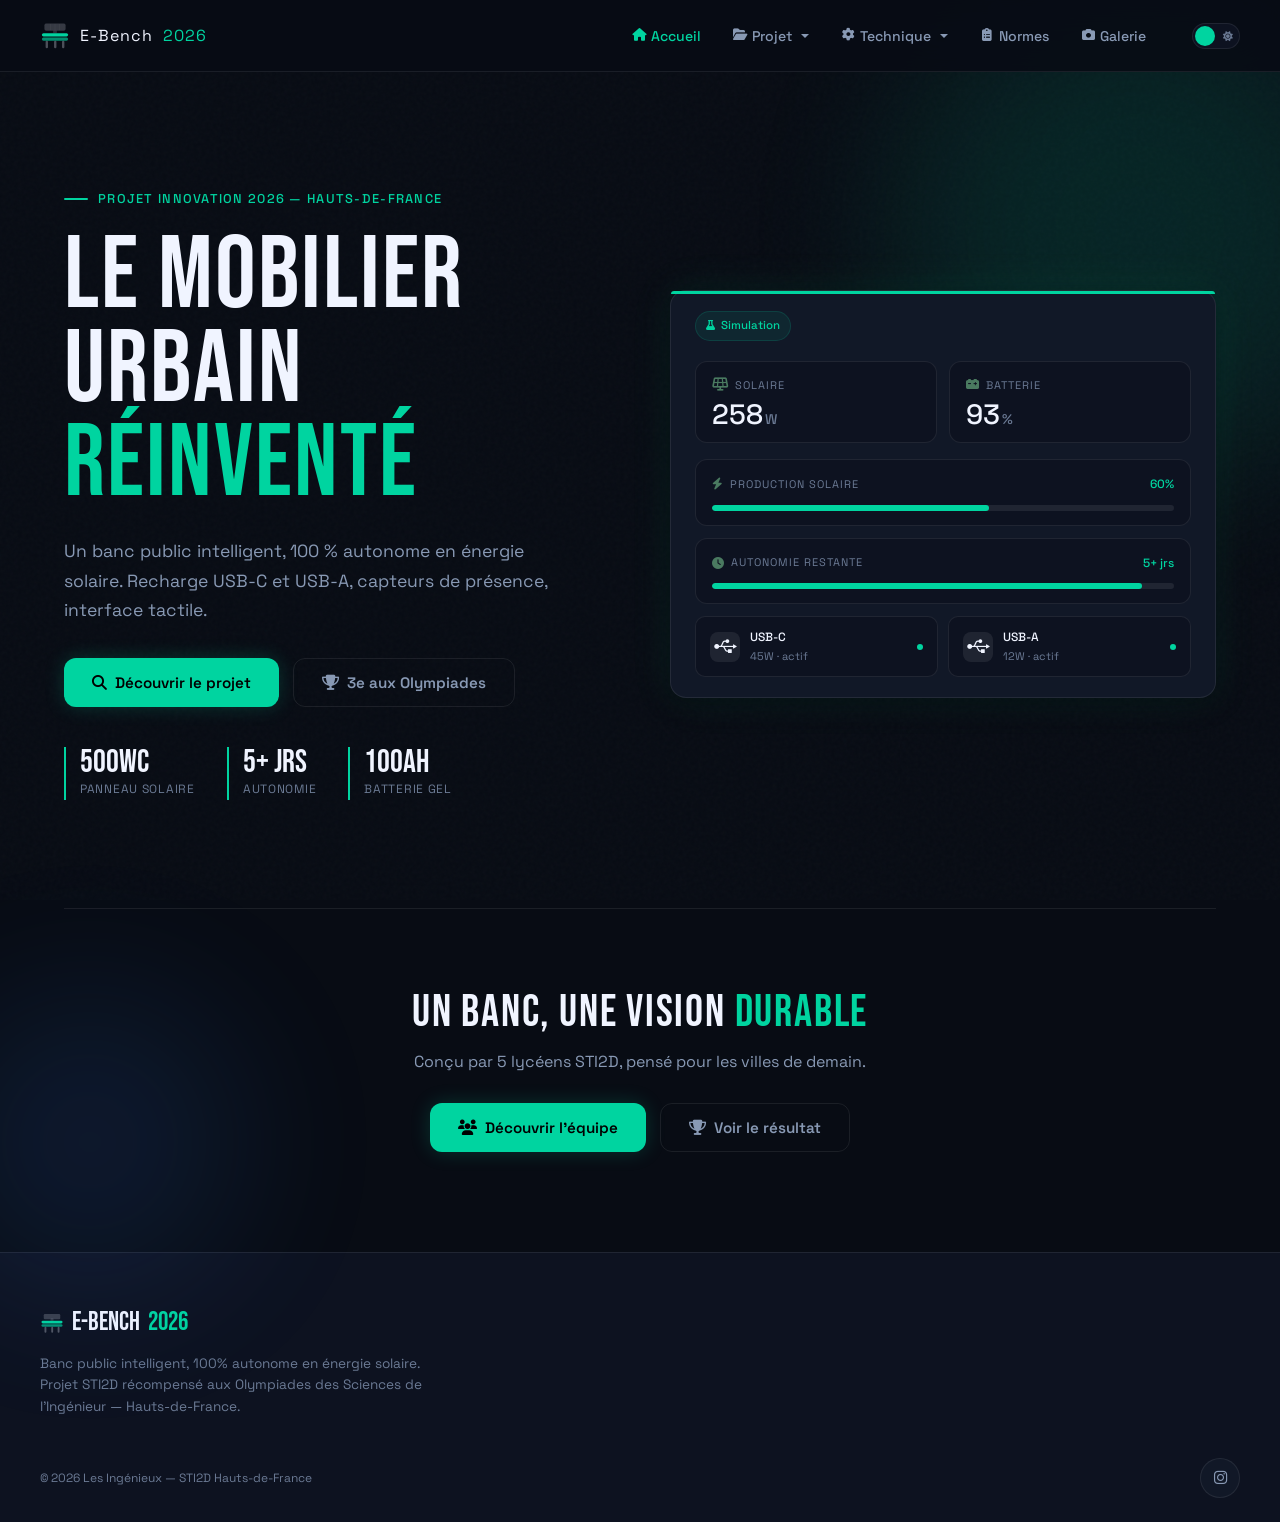
==== index.html @ ca920206 "test" ====
<!DOCTYPE html>
<html lang="fr" data-theme="dark">
<head>
  <meta charset="UTF-8">
  <meta name="viewport" content="width=device-width, initial-scale=1.0">
  <meta name="description" content="E-Bench 2026 : banc public intelligent 100% autonome en énergie solaire. Projet STI2D — 3e aux Olympiades des Sciences de l'Ingénieur, Hauts-de-France.">
  <meta name="robots" content="index, follow">
  <link rel="canonical" href="https://ebench.github.io/">
  <meta property="og:title" content="E-Bench 2026 — Le Mobilier Urbain Réinventé">
  <meta property="og:description" content="Banc public intelligent 100% autonome en énergie solaire. 3e aux Olympiades des Sciences de l'Ingénieur — Hauts-de-France.">
  <meta property="og:type" content="website">
  <meta property="og:url" content="https://ebench.github.io/index.html">
  <meta property="og:image" content="https://ebench.github.io/assets/img/components.jpg">
  <meta name="twitter:card" content="summary_large_image">
  <title>E-Bench 2026 — Le Mobilier Urbain Réinventé</title>
  <link rel="icon" type="image/svg+xml" href="data:image/svg+xml,%3Csvg xmlns='http://www.w3.org/2000/svg' viewBox='0 0 32 32'%3E%3Crect x='2' y='13' width='28' height='3.5' rx='1.75' fill='%2300D4A0'/%3E%3Crect x='2' y='17.5' width='28' height='3.5' rx='1.75' fill='%2300D4A0' opacity='.65'/%3E%3Crect x='5' y='4' width='22' height='7' rx='1.5' fill='%233B82F6' opacity='.4'/%3E%3Crect x='6' y='21' width='2.5' height='8' rx='1.25' fill='%23F0F4FF' opacity='.3'/%3E%3Crect x='15' y='21' width='2.5' height='8' rx='1.25' fill='%23F0F4FF' opacity='.3'/%3E%3Crect x='23.5' y='21' width='2.5' height='8' rx='1.25' fill='%23F0F4FF' opacity='.3'/%3E%3C/svg%3E">
  <link rel="preconnect" href="https://fonts.googleapis.com">
  <link rel="preconnect" href="https://fonts.gstatic.com" crossorigin>
  <link href="https://fonts.googleapis.com/css2?family=Bebas+Neue&family=JetBrains+Mono:wght@400;500&family=Space+Grotesk:wght@300;400;500;600;700&display=swap" rel="stylesheet">
  <link rel="stylesheet" href="https://cdnjs.cloudflare.com/ajax/libs/font-awesome/6.5.1/css/all.min.css" integrity="sha512-DTOQO9RWCH3ppGqcWaEA1BIZOC6xxalwEsw9c2QQeAIftl+Vegovlnee1c9QX4TctnWMn13TZye+giMm8e2LwA==" crossorigin="anonymous" referrerpolicy="no-referrer">
  <link rel="stylesheet" href="assets/css/theme.css">
  <style>
    /* ════════════════════════════════════════════
       PAGE-SPECIFIC STYLES (extends theme.css)
       ════════════════════════════════════════════ */
    /* Note: theme.css provides variables, reset, buttons, cards, reveal, layout */

    /* ============================================================
       HERO
       ============================================================ */
    .hero{display:grid;grid-template-columns:1fr 1fr;gap:60px;align-items:center;min-height:calc(100vh - 72px);padding:60px 0}
    .hero-eyebrow{display:flex;align-items:center;gap:10px;margin-bottom:20px;font-size:.8rem;font-weight:500;color:var(--primary);text-transform:uppercase;letter-spacing:.1em}
    .hero-eyebrow::before{content:'';width:24px;height:2px;background:var(--primary);border-radius:1px}
    .hero h1{font-size:clamp(2.8rem, 8vw, 6.5rem);line-height:.92;margin-bottom:24px;letter-spacing:.02em}
    .hero h1 em{font-style:normal;color:var(--primary)}
    .hero-desc{color:var(--text-sub);font-size:1.1rem;line-height:1.7;margin-bottom:32px;max-width:520px}
    .hero-btns{display:flex;gap:14px;margin-bottom:40px;flex-wrap:wrap}
    .hero-stats{display:flex;gap:32px;flex-wrap:wrap}
    .hero-stat{border-left:2px solid var(--primary);padding-left:14px}
    .hero-stat .val{font-family:'Bebas Neue',cursive;font-size:2rem;color:var(--text);line-height:1}
    .hero-stat .lbl{font-size:.75rem;color:var(--text-muted);text-transform:uppercase;letter-spacing:.06em}
    .hero-right{position:relative}
    .eb-card{background:var(--bg-card);border-radius:16px;border:1px solid var(--border);padding:20px 24px;position:relative;box-shadow:var(--shadow),var(--glow);transition:background .4s,border-color .4s,box-shadow .4s}
    .eb-card::before{content:'';position:absolute;top:0;left:0;right:0;height:3px;background:var(--primary);border-radius:20px 20px 0 0}
    .eb-header{display:flex;justify-content:space-between;align-items:center;margin-bottom:20px}
    .eb-dot{width:8px;height:8px;background:var(--primary);border-radius:50%;display:inline-block;margin-right:6px;animation:pulse 2s infinite}
    @keyframes pulse{0%,100%{opacity:1}50%{opacity:.4}}
    .eb-status{font-size:13px;color:var(--primary)}
    .eb-metrics{display:grid;grid-template-columns:1fr 1fr;gap:12px;margin-bottom:16px}
    .eb-metric{background:var(--bg-2);border-radius:12px;border:1px solid var(--border);padding:14px 16px}
    .eb-metric-label{font-size:11px;color:var(--text-muted);letter-spacing:1px;text-transform:uppercase;margin-bottom:6px;display:flex;align-items:center;gap:6px}
    .eb-metric-value{font-size:28px;font-weight:500;color:var(--text);line-height:1}
    .eb-metric-unit{font-size:14px;color:var(--text-muted);margin-left:2px}
    .eb-bar-wrap{background:var(--bg-2);border-radius:12px;border:1px solid var(--border);padding:14px 16px;margin-bottom:12px}
    .eb-bar-header{display:flex;justify-content:space-between;margin-bottom:10px}
    .eb-bar-label{font-size:11px;color:var(--text-muted);letter-spacing:1px;text-transform:uppercase;display:flex;align-items:center;gap:6px}
    .eb-bar-pct{font-size:12px;color:var(--primary);font-weight:500}
    .eb-bar-track{height:6px;border-radius:3px;background:var(--border);overflow:hidden}
    .eb-bar-fill{height:100%;background:var(--primary);border-radius:3px;transition:width 1s ease}
    .eb-usb-row{display:flex;gap:10px}
    .eb-usb{flex:1;background:var(--bg-2);border-radius:10px;border:1px solid var(--border);padding:10px 14px;display:flex;align-items:center;gap:10px}
    .eb-usb-icon{width:30px;height:30px;background:var(--border);border-radius:8px;display:flex;align-items:center;justify-content:center;flex-shrink:0}
    .eb-usb-info{flex:1}
    .eb-usb-name{font-size:12px;color:var(--text);font-weight:500}
    .eb-usb-sub{font-size:11px;color:var(--text-muted)}
    .eb-usb-active{width:6px;height:6px;border-radius:50%;background:var(--primary);flex-shrink:0}

    /* Simulation badge */
    .sim-badge{display:inline-flex;align-items:center;gap:6px;font-size:.72rem;padding:4px 10px;border-radius:100px;background:var(--primary-08);border:1px solid var(--primary-15);color:var(--primary);font-weight:500}
    .sim-badge i{font-size:.65rem}

    /* Scrollbar — thin on desktop, hidden on mobile */
    html{scrollbar-width:thin;scrollbar-color:var(--border) transparent}
    html::-webkit-scrollbar{width:6px}
    html::-webkit-scrollbar-track{background:transparent}
    html::-webkit-scrollbar-thumb{background:var(--border);border-radius:3px}
    @media(max-width:768px){
      html{scrollbar-width:none;-ms-overflow-style:none}
      html::-webkit-scrollbar{display:none}
    }

    /* Scroll indicator */
    .scroll-indicator{position:fixed;bottom:24px;left:50%;transform:translateX(-50%);display:flex;flex-direction:column;align-items:center;gap:8px;z-index:80;animation:scrollBounce 2s ease-in-out infinite;transition:opacity .4s ease;pointer-events:none}
    .scroll-indicator-text{font-size:.7rem;text-transform:uppercase;letter-spacing:.15em;color:var(--text-muted);font-weight:600}
    .scroll-indicator-icon{width:24px;height:40px;border:2px solid var(--text-muted);border-radius:12px;position:relative;opacity:.6}
    .scroll-indicator-icon::before{content:'';position:absolute;top:8px;left:50%;transform:translateX(-50%);width:4px;height:8px;background:var(--primary);border-radius:2px;animation:scrollDot 2s ease-in-out infinite}
    @keyframes scrollBounce{0%,100%{transform:translateX(-50%) translateY(0)}50%{transform:translateX(-50%) translateY(8px)}}
    @keyframes scrollDot{0%,100%{top:8px;opacity:1}50%{top:20px;opacity:.3}}
    .orb{position:absolute;border-radius:50%;filter:blur(80px);opacity:.12;pointer-events:none;animation:float 8s ease-in-out infinite;z-index:0}
    .orb-1{width:500px;height:500px;background:var(--primary);top:-100px;right:-150px}
    .orb-2{width:300px;height:300px;background:var(--blue);bottom:-80px;left:-100px;animation-delay:-4s}
    @keyframes float{0%,100%{transform:translateY(0)}50%{transform:translateY(-30px)}}
    .hero-cta{text-align:center;padding:80px 0 60px;border-top:1px solid var(--border)}
    .hero-cta h2{font-size:2.8rem;margin-bottom:12px}
    .hero-cta p{color:var(--text-sub);margin-bottom:28px;max-width:500px;margin-inline:auto}
    .hero-cta .btn-group{display:flex;justify-content:center;gap:14px;flex-wrap:wrap}

    /* ============================================================
       TEAM
       ============================================================ */
    .team-grid{display:grid;grid-template-columns:repeat(auto-fit, minmax(200px, 1fr));gap:20px}
    .team-card{text-align:center;padding:28px 20px;position:relative;border-radius:16px;background:var(--bg-card);border:1px solid var(--border);transition:transform .3s,box-shadow .3s,border-color .3s}
    .team-card:hover{transform:translateY(-6px);box-shadow:var(--glow);border-color:var(--border-glow)}
    .team-avatar{width:64px;height:64px;border-radius:50%;margin:0 auto 16px;background:var(--primary-10);border:2px solid var(--primary-25);display:flex;align-items:center;justify-content:center;font-size:1.3rem;color:var(--primary);overflow:hidden}
    .team-avatar img{width:100%;height:100%;object-fit:cover}
    .team-name{font-family:'Bebas Neue',cursive;font-size:1.6rem;margin-bottom:4px}
    .team-role{font-size:.65rem;color:var(--primary);text-transform:uppercase;letter-spacing:.12em;font-weight:600;margin-bottom:14px}
    .team-skills{display:flex;flex-wrap:wrap;justify-content:center;gap:6px}
    .skill-tag{font-size:.65rem;padding:4px 10px;border-radius:100px;background:var(--primary-06);border:1px solid var(--primary-12);color:var(--text-sub);display:flex;align-items:center;gap:5px;white-space:nowrap}
    .skill-tag i{color:var(--primary);font-size:.6rem}
    .team-badge{text-align:center;margin-top:48px;padding:20px;border-radius:12px;background:var(--primary-04);border:1px solid var(--primary-10);color:var(--text-sub);font-size:.85rem;display:flex;align-items:center;justify-content:center;gap:8px}
    .team-badge i{color:var(--primary)}

    /* ============================================================
       OLYMPIADES
       ============================================================ */
    .oly-grid{display:grid;grid-template-columns:1fr 1fr;gap:40px;align-items:start}
    .medal-card{text-align:center;padding:48px 32px;border-radius:20px;background:var(--bg-card);border:1px solid var(--border);box-shadow:var(--shadow),var(--glow);position:relative}
    .medal-card::before{content:'';position:absolute;inset:0;background:radial-gradient(circle at 50% 30%,var(--primary-08),transparent 70%);pointer-events:none;border-radius:20px}
    .medal-icon{font-size:3.5rem;color:#CD7F32;margin-bottom:12px;display:block}
    .medal-rank{font-family:'Bebas Neue',cursive;font-size:5rem;color:var(--primary);line-height:1}
    .medal-label{font-size:.8rem;text-transform:uppercase;letter-spacing:.15em;color:var(--text-muted);margin-bottom:16px}
    .medal-title{font-size:1.15rem;font-weight:600;margin-bottom:8px}
    .medal-edition{color:var(--text-sub);font-size:.85rem}
    .feat-list{display:flex;flex-direction:column;gap:20px}
    .feat{display:flex;gap:16px;align-items:flex-start}
    .feat-icon{width:44px;height:44px;border-radius:12px;background:var(--primary-08);border:1px solid var(--primary-12);display:flex;align-items:center;justify-content:center;font-size:1rem;flex-shrink:0;color:var(--primary)}
    .feat-text h4{font-size:1rem;font-weight:600;margin-bottom:4px}
    .feat-text p{color:var(--text-sub);font-size:.85rem;line-height:1.5}

    /* ============================================================
       CONCEPTION
       ============================================================ */
    .design-grid{display:grid;grid-template-columns:1fr 1fr;gap:48px;align-items:start}
    .design-image{border-radius:16px;background:var(--bg-card);border:1px solid var(--border);overflow:hidden}
    .design-image img{width:100%;aspect-ratio:4/3;object-fit:cover}
    .design-img-placeholder{width:100%;aspect-ratio:4/3;background:var(--bg-2);display:flex;align-items:center;justify-content:center;font-size:3rem;color:var(--text-muted)}
    .design-badges{display:grid;grid-template-columns:1fr 1fr;gap:10px;padding:16px}
    .design-badge{font-size:.75rem;padding:8px 12px;border-radius:8px;background:var(--bg-2);border:1px solid var(--border);color:var(--text-sub);text-align:center;transition:border-color .3s;display:flex;align-items:center;justify-content:center;gap:6px}
    .design-badge:hover{border-color:var(--border-glow)}
    .design-badge i{color:var(--primary);font-size:.7rem}
    .design-content p{color:var(--text-sub);margin-bottom:16px;line-height:1.7}
    .material-list{display:flex;flex-direction:column;gap:8px;margin-top:20px}
    .material-item{display:flex;align-items:center;gap:12px;padding:12px 16px;border-radius:10px;border:1px solid var(--border);font-size:.88rem;color:var(--text-sub);transition:transform .25s,border-color .25s}
    .material-item:hover{transform:translateX(4px);border-color:var(--border-glow)}
    .material-item i{color:var(--primary);width:16px;text-align:center;flex-shrink:0}
    .limits-section{background:var(--bg-2);border-radius:20px;padding:48px;margin-top:60px;transition:background .4s}
    .limits-grid{display:grid;grid-template-columns:1fr 1fr;gap:20px;margin-top:28px}
    .limit-card{padding:24px;border-radius:14px;background:var(--bg-card);border:1px solid var(--border);transition:background .4s,border-color .4s}
    .limit-card .lc-icon{font-size:1.4rem;margin-bottom:10px;color:var(--primary)}
    .limit-card h4{font-size:.95rem;font-weight:600;margin-bottom:10px}
    .limit-item{font-size:.8rem;padding:8px 10px;border-radius:6px;margin-bottom:6px;line-height:1.5;display:flex;align-items:flex-start;gap:8px}
    .limit-item i{margin-top:3px;font-size:.7rem;flex-shrink:0}
    .limit-warn{background:rgba(239,68,68,.06);color:var(--red);border:1px solid rgba(239,68,68,.1)}
    .limit-ok{background:var(--primary-06);color:var(--primary);border:1px solid var(--primary-10)}

    /* ============================================================
       TECHNOLOGIES
       ============================================================ */
    .features-grid{display:grid;grid-template-columns:repeat(3,1fr);gap:24px}
    .feature-card{padding:32px 28px;border-radius:16px;background:var(--bg-card);border:1px solid var(--border);position:relative;transition:transform .3s,box-shadow .3s,border-color .3s}
    .feature-card:hover{transform:translateY(-4px)}
    .feature-card::after{content:'';position:absolute;inset:-12px;opacity:0;transition:opacity .4s;pointer-events:none;border-radius:24px}
    .feature-card:hover::after{opacity:1}
    .fc-green:hover{box-shadow:0 0 30px var(--primary-12);border-color:var(--primary-30)}
    .fc-green::after{background:radial-gradient(circle at 50% 0%,var(--primary-06),transparent 70%)}
    .fc-blue:hover{box-shadow:0 0 30px rgba(59,130,246,.12);border-color:rgba(59,130,246,.3)}
    .fc-blue::after{background:radial-gradient(circle at 50% 0%,rgba(59,130,246,.06),transparent 70%)}
    .fc-amber:hover{box-shadow:0 0 30px rgba(245,158,11,.12);border-color:rgba(245,158,11,.3)}
    .fc-amber::after{background:radial-gradient(circle at 50% 0%,rgba(245,158,11,.06),transparent 70%)}
    .fc-header{font-size:1.8rem;margin-bottom:8px;width:48px;height:48px;border-radius:14px;display:flex;align-items:center;justify-content:center}
    .fc-green .fc-header{color:var(--primary);background:var(--primary-10)}
    .fc-blue .fc-header{color:var(--blue);background:rgba(59,130,246,.1)}
    .fc-amber .fc-header{color:var(--amber);background:rgba(245,158,11,.1)}
    .fc-title{font-family:'Bebas Neue',cursive;font-size:1.6rem;margin-bottom:16px;margin-top:12px}
    .spec-item{display:flex;align-items:flex-start;gap:10px;margin-bottom:10px;font-size:.84rem;color:var(--text-sub);line-height:1.5}
    .spec-dot{width:6px;height:6px;border-radius:50%;margin-top:7px;flex-shrink:0}
    .dot-green{background:var(--primary)}.dot-blue{background:var(--blue)}.dot-amber{background:var(--amber)}

    /* ============================================================
       LOGICIEL
       ============================================================ */
    .code-grid{display:grid;grid-template-columns:1.2fr 1fr;gap:40px;align-items:start}
    .flowchart-box{background:var(--bg-card);border:1px solid var(--border);border-radius:16px;padding:24px;overflow:hidden}
    .tech-pills{display:flex;flex-wrap:wrap;gap:8px;margin-bottom:24px}
    .tech-pill{font-size:.72rem;padding:6px 12px;border-radius:100px;background:var(--bg-2);border:1px solid var(--border);color:var(--text-sub);display:flex;align-items:center;gap:5px;transition:border-color .3s}
    .tech-pill.tp-active{border-color:var(--primary);color:var(--primary);background:var(--primary-06)}
    .tech-pill i{font-size:.65rem}
    .code-features{display:flex;flex-direction:column;gap:16px}
    .code-feat{display:flex;gap:12px;align-items:flex-start}
    .code-feat-icon{font-size:1rem;flex-shrink:0;margin-top:2px;width:36px;height:36px;border-radius:10px;display:flex;align-items:center;justify-content:center;background:var(--primary-08);color:var(--primary)}
    .code-feat h4{font-size:.92rem;font-weight:600;margin-bottom:3px}
    .code-feat p{font-size:.8rem;color:var(--text-sub);line-height:1.5}
    .cabling-section{margin-top:60px}
    .cabling-box{background:var(--bg-card);border:1px solid var(--border);border-radius:16px;overflow:hidden;max-height:600px;transition:max-height .5s ease;position:relative}
    .cabling-box.expanded{max-height:none}
    .cabling-box svg{width:100%;height:auto}
    .cabling-legend{display:flex;flex-wrap:wrap;gap:10px;margin-bottom:16px}
    .cabling-legend span{font-size:.72rem;padding:4px 10px;border-radius:6px;background:var(--bg-card);border:1px solid var(--border);color:var(--text-sub);display:flex;align-items:center;gap:6px}
    .legend-circle{width:8px;height:8px;border-radius:50%;display:inline-block;flex-shrink:0}
    .btn-expand{display:flex;align-items:center;gap:6px;margin:16px auto 0;padding:8px 20px;border-radius:10px;background:var(--bg-2);border:1px solid var(--border);color:var(--text-sub);cursor:pointer;font-size:.82rem;font-family:'Space Grotesk',sans-serif;transition:border-color .3s,color .3s}
    .btn-expand:hover{border-color:var(--primary);color:var(--primary)}
    .btn-expand:focus-visible{outline:2px solid var(--primary);outline-offset:2px}

    /* ============================================================
       ENERGY
       ============================================================ */
    .energy-grid{display:grid;grid-template-columns:1fr 1fr;gap:48px;align-items:start}
    .metric-boxes{display:flex;gap:16px;margin-bottom:28px;flex-wrap:wrap}
    .metric-box{flex:1;min-width:100px;text-align:center;padding:20px 16px;border-radius:14px;background:var(--bg-card);border:1px solid var(--border);transition:background .4s,border-color .4s}
    .metric-box .mb-val{font-family:'Bebas Neue',cursive;font-size:2.2rem;line-height:1}
    .metric-box .mb-lbl{font-size:.7rem;color:var(--text-muted);text-transform:uppercase;letter-spacing:.06em;margin-top:4px}
    .metric-box .mb-icon{font-size:1.2rem;margin-bottom:6px}
    .mb-green .mb-val,.mb-green .mb-icon{color:var(--primary)}
    .mb-blue .mb-val,.mb-blue .mb-icon{color:var(--blue)}
    .mb-amber .mb-val,.mb-amber .mb-icon{color:var(--amber)}
    .chart-box{background:var(--bg-card);border:1px solid var(--border);border-radius:16px;padding:28px;box-shadow:var(--shadow);transition:background .4s,border-color .4s}
    .chart-header{display:flex;justify-content:space-between;align-items:center;margin-bottom:24px;flex-wrap:wrap;gap:12px}
    .chart-title{font-size:1.1rem;font-weight:600;display:flex;align-items:center;gap:8px}
    .chart-title i{color:var(--primary)}
    .chart-tabs{display:flex;gap:6px}
    .chart-tab{padding:6px 16px;border-radius:8px;font-size:.78rem;font-weight:600;cursor:pointer;border:1px solid var(--border);background:transparent;color:var(--text-muted);transition:all .25s;font-family:'Space Grotesk',sans-serif;display:flex;align-items:center;gap:5px}
    .chart-tab[aria-selected="true"]{background:var(--primary);color:#000;border-color:var(--primary)}
    .chart-row{margin-bottom:20px}
    .chart-row-label{display:flex;justify-content:space-between;align-items:center;margin-bottom:6px;font-size:.8rem}
    .chart-row-label span:first-child{color:var(--text-sub);display:flex;align-items:center;gap:6px}
    .chart-row-label span:first-child i{font-size:.7rem}
    .chart-row-label .cr-val{font-family:'JetBrains Mono',monospace;font-weight:500;transition:opacity .3s}
    .chart-bar-track{height:24px;border-radius:6px;background:var(--bg-2);overflow:hidden}
    .chart-bar-fill{height:100%;border-radius:6px;transition:width 1.2s cubic-bezier(.34,1.1,.64,1)}
    .cb-green{background:linear-gradient(90deg,#00D4A0,#00E5B0)}
    .cb-amber{background:linear-gradient(90deg,#F59E0B,#FBBF24)}
    .cb-blue{background:linear-gradient(90deg,#3B82F6,#60A5FA)}
    .chart-legend{display:flex;gap:20px;margin-top:20px;padding-top:16px;border-top:1px solid var(--border)}
    .chart-legend span{font-size:.72rem;color:var(--text-muted);display:flex;align-items:center;gap:6px}
    .legend-dot{width:8px;height:8px;border-radius:2px;flex-shrink:0}

    /* ============================================================
       NORMES
       ============================================================ */
    .normes-badges{display:flex;gap:16px;margin-bottom:32px;flex-wrap:wrap}
    .norme-badge{flex:1;min-width:200px;padding:24px;border-radius:14px;text-align:center;background:var(--bg-card);border:1px solid var(--border);transition:background .4s,border-color .4s}
    .norme-badge .nb-icon{font-size:1.4rem;margin-bottom:8px}
    .norme-badge .nb-count{font-family:'Bebas Neue',cursive;font-size:2rem;line-height:1}
    .norme-badge .nb-label{font-size:.75rem;color:var(--text-sub);margin-top:4px}
    .nb-red .nb-count,.nb-red .nb-icon{color:var(--red)}
    .nb-amber .nb-count,.nb-amber .nb-icon{color:var(--amber)}
    .nb-blue .nb-count,.nb-blue .nb-icon{color:var(--blue)}
    .normes-intro{color:var(--text-sub);max-width:700px;margin-bottom:32px;line-height:1.7}
    .normes-list{display:grid;grid-template-columns:1fr 1fr;gap:12px;margin-top:32px}
    .norme-item{display:flex;align-items:flex-start;gap:10px;padding:12px 16px;border-radius:10px;background:var(--bg-card);border:1px solid var(--border);font-size:.82rem;color:var(--text-sub);line-height:1.4;transition:border-color .3s}
    .norme-item:hover{border-color:var(--border-glow)}
    .norme-item i{flex-shrink:0;margin-top:2px;font-size:.7rem}
    .norme-item.ni-critical i{color:var(--red)}
    .norme-item.ni-high i{color:var(--amber)}
    .norme-item.ni-medium i{color:var(--blue)}

    /* ============================================================
       GALERIE
       ============================================================ */
    .gallery-grid{display:grid;grid-template-columns:repeat(3,1fr);gap:20px}
    .gallery-item{border-radius:14px;background:var(--bg-card);border:1px solid var(--border);transition:transform .3s,box-shadow .3s;cursor:zoom-in}
    .gallery-item:hover{transform:scale(1.02);box-shadow:var(--glow)}
    .gallery-img{aspect-ratio:4/3;overflow:hidden;background:var(--bg-2);border-radius:14px 14px 0 0}
    .gallery-img img{width:100%;height:100%;object-fit:cover;transition:transform .4s}
    .gallery-item:hover .gallery-img img{transform:scale(1.05)}
    .gallery-img .img-placeholder{width:100%;height:100%;display:flex;align-items:center;justify-content:center;font-size:2rem;color:var(--text-muted)}
    .gallery-caption{padding:14px 16px;font-size:.82rem;color:var(--text-sub);transition:color .3s;display:flex;align-items:center;gap:8px}
    .gallery-caption i{font-size:.75rem;flex-shrink:0}
    .gallery-item:hover .gallery-caption{color:var(--primary)}

    /* Gallery Lightbox */
    .lightbox-overlay{position:fixed;inset:0;z-index:300;background:rgba(0,0,0,.92);backdrop-filter:blur(12px);display:none;align-items:center;justify-content:center;padding:24px;cursor:zoom-out}
    .lightbox-overlay.open{display:flex}
    .lightbox-content{position:relative;max-width:90vw;max-height:85vh;border-radius:12px;overflow:hidden;box-shadow:0 20px 80px rgba(0,0,0,.6)}
    .lightbox-content img{max-width:100%;max-height:85vh;object-fit:contain;display:block}
    .lightbox-close{position:absolute;top:16px;right:16px;width:40px;height:40px;border-radius:50%;background:rgba(0,0,0,.6);border:1px solid rgba(255,255,255,.2);color:#fff;cursor:pointer;font-size:1rem;display:flex;align-items:center;justify-content:center;transition:background .3s;z-index:10}
    .lightbox-close:hover{background:rgba(0,0,0,.8)}
    .lightbox-caption{position:absolute;bottom:0;left:0;right:0;padding:16px 20px;background:linear-gradient(transparent,rgba(0,0,0,.8));color:#fff;font-size:.85rem;font-family:'Space Grotesk',sans-serif}
    .lightbox-nav{position:absolute;top:50%;transform:translateY(-50%);width:44px;height:44px;border-radius:50%;background:rgba(0,0,0,.5);border:1px solid rgba(255,255,255,.15);color:#fff;cursor:pointer;font-size:.9rem;display:flex;align-items:center;justify-content:center;transition:background .3s}
    .lightbox-nav:hover{background:rgba(0,0,0,.7)}
    .lightbox-prev{left:16px}
    .lightbox-next{right:16px}

    /* ============================================================
       FOOTER
       ============================================================ */
    .footer{border-top:1px solid var(--border);padding:48px 24px 24px;margin-top:40px;transition:border-color .4s;background:var(--bg-2)}
    .footer-inner{max-width:1200px;margin:0 auto;display:flex;flex-direction:column;gap:24px}
    .footer-brand{display:flex;flex-direction:column;gap:8px}
    .footer-logo{font-family:'Bebas Neue',cursive;font-size:1.6rem;display:flex;align-items:center;gap:8px}
    .footer-logo span{color:var(--primary)}
    .footer-tagline{font-size:.85rem;color:var(--text-muted);line-height:1.6;max-width:400px}
    .footer-bottom{display:flex;justify-content:space-between;align-items:center;flex-wrap:wrap;gap:12px}
    .footer-copy{font-size:.75rem;color:var(--text-muted)}
    .social-btn{width:40px;height:40px;border-radius:50%;display:flex;align-items:center;justify-content:center;background:var(--bg-card);border:1px solid var(--border);cursor:pointer;transition:border-color .3s,box-shadow .3s,color .3s;color:var(--text-sub);font-size:.95rem;text-decoration:none}
    .social-btn:hover{border-color:var(--primary);box-shadow:0 0 16px var(--primary-20);color:var(--primary)}
    .social-btn:focus-visible{outline:2px solid var(--primary);outline-offset:2px}

    /* ============================================================
       BACK TO TOP
       ============================================================ */
    .back-to-top{position:fixed;bottom:28px;right:28px;width:44px;height:44px;border-radius:50%;background:var(--primary);color:#000;border:none;cursor:pointer;font-size:1rem;display:flex;align-items:center;justify-content:center;z-index:90;opacity:0;transform:translateY(16px);pointer-events:none;transition:opacity .3s,transform .3s,box-shadow .3s;box-shadow:0 4px 20px var(--primary-25)}
    .back-to-top.visible{opacity:1;transform:translateY(0);pointer-events:auto}
    .back-to-top:hover{box-shadow:0 4px 32px var(--primary-35)}
    .back-to-top:focus-visible{outline:2px solid #fff;outline-offset:2px}

    /* ============================================================
       MODALS
       ============================================================ */
    .modal-overlay{position:fixed;inset:0;z-index:200;background:rgba(0,0,0,.7);backdrop-filter:blur(8px);display:none;align-items:center;justify-content:center;padding:24px}
    .modal-overlay.open{display:flex}
    .modal-box{width:100%;max-width:1100px;max-height:85vh;background:var(--bg-card);border:1px solid var(--border);border-radius:20px;overflow:hidden;position:relative;box-shadow:0 40px 100px rgba(0,0,0,.5);display:flex;flex-direction:column}
    .modal-header{display:flex;align-items:center;justify-content:space-between;padding:16px 24px;border-bottom:1px solid var(--border);flex-shrink:0}
    .modal-header h3{font-size:1.4rem;display:flex;align-items:center;gap:8px}
    .modal-header h3 span{color:var(--primary)}
    .modal-close{width:36px;height:36px;border-radius:50%;background:var(--bg-2);border:1px solid var(--border);color:var(--text);cursor:pointer;font-size:.9rem;display:flex;align-items:center;justify-content:center;transition:border-color .3s,color .3s;flex-shrink:0}
    .modal-close:hover{border-color:var(--primary);color:var(--primary)}
    .modal-close:focus-visible{outline:2px solid var(--primary);outline-offset:2px}
    .modal-body{padding:32px;overflow-y:auto;flex:1}
    .modal-body iframe{width:100%;height:70vh;border:none;border-radius:12px}
    .modal-placeholder{text-align:center;padding:60px 32px;color:var(--text-sub)}
    .modal-placeholder i{font-size:3rem;color:var(--primary);margin-bottom:16px;display:block}
    .modal-placeholder h4{font-size:1.2rem;font-weight:600;color:var(--text);margin-bottom:8px}
    .modal-placeholder p{max-width:420px;margin:0 auto;line-height:1.6}

    /* Normes modal */
    .normes-modal-content{max-width:800px;margin:0 auto}
    .normes-modal-grid{display:flex;flex-direction:column;gap:10px;margin-top:20px}
    .nm-group-title{font-size:.85rem;font-weight:600;text-transform:uppercase;letter-spacing:.1em;margin-top:16px;margin-bottom:8px;display:flex;align-items:center;gap:8px}
    .nm-group-title.nm-critical{color:var(--red)}
    .nm-group-title.nm-high{color:var(--amber)}
    .nm-group-title.nm-medium{color:var(--blue)}
    .nm-item{display:flex;align-items:flex-start;gap:10px;padding:10px 14px;border-radius:8px;background:var(--bg-2);font-size:.82rem;color:var(--text-sub);line-height:1.5}
    .nm-item strong{color:var(--text);font-weight:600}
    .nm-item i{flex-shrink:0;margin-top:3px;font-size:.65rem}
    .nm-item.nmi-critical i{color:var(--red)}
    .nm-item.nmi-high i{color:var(--amber)}
    .nm-item.nmi-medium i{color:var(--blue)}

    /* ============================================================
       RESPONSIVE
       ============================================================ */
    @media(max-width:1024px){
      .hero{grid-template-columns:1fr}.hero h1{font-size:4.5rem}.hero-right{margin-top:32px}
      .design-grid,.oly-grid,.energy-grid,.code-grid{grid-template-columns:1fr}
      .features-grid{grid-template-columns:1fr 1fr}
      .normes-list{grid-template-columns:1fr}
      .scroll-indicator{display:none}
    }
    @media(max-width:640px){
      .hero h1{font-size:3.2rem}
      .features-grid,.limits-grid{grid-template-columns:1fr}
      .team-grid,.gallery-grid{grid-template-columns:1fr 1fr}
      .normes-badges{flex-direction:column}
      .tab i{display:none}.tab{font-size:.72rem;padding:0 12px}
      .section-title{font-size:2.2rem}.container{padding:0 16px}.section{padding:48px 0}
    }
  
    /* MATLAB page layout */
    #page-matlab .mlab-layout { display: flex; gap: 0; min-height: 60vh; }
    #page-matlab .mlab-sidenav {
      width: 220px; flex-shrink: 0;
      background: var(--bg-card); border: 1px solid var(--border);
      border-radius: 16px; padding: 12px 0; align-self: start;
      position: sticky; top: 110px;
    }
    #page-matlab .mlab-content { flex: 1; min-width: 0; padding-left: 24px; }
    #page-matlab .mlab-nav-item {
      padding: 10px 16px; cursor: pointer; display: flex; align-items: center;
      gap: 10px; transition: all .2s; border-left: 3px solid transparent;
      font-size: .8rem; color: var(--text-sub); user-select: none;
      background: none; border-top: none; border-right: none; border-bottom: none;
      font-family: 'Space Grotesk', sans-serif; width: 100%; text-align: left;
    }
    #page-matlab .mlab-nav-item:hover { background: var(--primary-04); color: var(--text); }
    #page-matlab .mlab-nav-item.active { background: var(--primary-06); border-left-color: var(--primary); color: var(--primary); }
    #page-matlab .mlab-nav-num {
      width: 26px; height: 26px; border-radius: 50%; display: flex; align-items: center;
      justify-content: center; font-size: .65rem; font-weight: 700; flex-shrink: 0;
      background: var(--bg-2); border: 1px solid var(--border); transition: all .3s;
      font-family: 'JetBrains Mono', monospace;
    }
    #page-matlab .mlab-nav-item.active .mlab-nav-num { background: var(--primary); color: #000; border-color: var(--primary); }
    #page-matlab .mpage { display: none; }
    #page-matlab .mpage.active { display: block; animation: fadeIn .3s ease; }
    #page-matlab .page-header { margin-bottom: 24px; }
    #page-matlab .page-header h2 { font-size: 2.2rem; line-height: 1.05; margin-bottom: 6px; }
    #page-matlab .page-header h2 span { color: var(--primary); }
    #page-matlab .page-header p { color: var(--text-sub); font-size: .88rem; }
    #page-matlab .summary-grid { display: grid; grid-template-columns: repeat(auto-fit,minmax(160px,1fr)); gap: 12px; margin-bottom: 24px; }
    #page-matlab .summary-box { background: var(--bg-card); border: 1px solid var(--border); border-radius: 12px; padding: 14px 18px; border-left: 3px solid var(--primary); }
    #page-matlab .summary-box.green { border-left-color: var(--primary); }
    #page-matlab .summary-box.orange { border-left-color: var(--amber); }
    #page-matlab .summary-box.red { border-left-color: var(--red); }
    #page-matlab .summary-box.blue { border-left-color: var(--blue); }
    #page-matlab .summary-box .label { font-size: .68rem; color: var(--text-muted); text-transform: uppercase; letter-spacing: .5px; }
    #page-matlab .summary-box .value { font-family: 'Bebas Neue', cursive; font-size: 1.7rem; margin-top: 2px; line-height: 1.1; }
    #page-matlab .summary-box .unit { font-family: 'Space Grotesk', sans-serif; font-size: .72rem; color: var(--text-muted); }
    #page-matlab .mcard { background: var(--bg-card); border: 1px solid var(--border); border-radius: 14px; padding: 22px; margin-bottom: 18px; box-shadow: var(--shadow); position: relative; }
    #page-matlab .mcard h3 { font-size: .95rem; font-weight: 600; margin-bottom: 14px; color: var(--text); display: flex; align-items: center; gap: 8px; font-family: 'Space Grotesk', sans-serif; }
    #page-matlab .mcard h3 i { color: var(--primary); font-size: .82rem; }
    #page-matlab .chart-container { width: 100%; min-height: 360px; }
    #page-matlab .code-toggle { background: var(--bg-2); border: 1px solid var(--border); padding: 7px 14px; border-radius: 8px; cursor: pointer; font-size: .76rem; color: var(--text-muted); margin-bottom: 10px; transition: all .2s; font-family: 'Space Grotesk', sans-serif; display: inline-flex; align-items: center; gap: 6px; }
    #page-matlab .code-toggle:hover { border-color: var(--primary); color: var(--primary); }
    #page-matlab .code-block { display: none; background: #0a0e18; color: #d4d4d4; padding: 18px; border-radius: 10px; overflow-x: auto; font-family: 'JetBrains Mono', monospace; font-size: .7rem; line-height: 1.7; max-height: 380px; overflow-y: auto; margin-bottom: 14px; border: 1px solid var(--border); white-space: pre; tab-size: 4; }
    #page-matlab .code-block.visible { display: block; }
    #page-matlab .code-block .cm { color: #6a9955; }
    #page-matlab .code-block .kw { color: #569cd6; }
    #page-matlab .code-block .nb { color: #b5cea8; }
    #page-matlab .code-block .st { color: #ce9178; }
    #page-matlab .data-table { width: 100%; border-collapse: collapse; font-size: .78rem; }
    #page-matlab .data-table th { background: var(--bg-2); padding: 9px 13px; text-align: left; font-weight: 600; border-bottom: 2px solid var(--border); font-size: .7rem; text-transform: uppercase; letter-spacing: .05em; color: var(--text-sub); }
    #page-matlab .data-table td { padding: 7px 13px; border-bottom: 1px solid var(--border); }
    #page-matlab .data-table tr:hover td { background: var(--primary-02); }
    #page-matlab .positive { color: var(--primary); font-weight: 600; }
    #page-matlab .negative { color: var(--red); font-weight: 600; }
    @media(max-width:800px) {
      #page-matlab .mlab-layout { flex-direction: column; }
      #page-matlab .mlab-sidenav { width: 100%; position: static; display: flex; flex-wrap: wrap; padding: 8px; gap: 4px; }
      #page-matlab .mlab-nav-item { width: auto; flex: 1; min-width: 120px; border-left: none; border-bottom: 2px solid transparent; border-radius: 8px; justify-content: center; }
      #page-matlab .mlab-nav-item.active { border-left: none; border-bottom-color: var(--primary); }
      #page-matlab .mlab-content { padding-left: 0; padding-top: 16px; }
    }

    /* ============================================================
       PLANNING PAGE
       ============================================================ */
    .planning-intro { margin-bottom: 32px; }
    .planning-summary { display: flex; gap: 16px; flex-wrap: wrap; justify-content: center; }
    .planning-stat { display: flex; align-items: center; gap: 12px; padding: 16px 20px; background: var(--bg-card); border: 1px solid var(--border); border-radius: 12px; }
    .planning-stat > i { font-size: 1.5rem; }
    .planning-stat-value { font-family: 'Bebas Neue', cursive; font-size: 1.8rem; line-height: 1; color: var(--text); }
    .planning-stat-label { font-size: .7rem; color: var(--text-muted); text-transform: uppercase; letter-spacing: .06em; margin-top: 2px; }
    
    /* Jalons */
    .milestones-row { display: flex; gap: 12px; flex-wrap: wrap; }
    .milestone-card { background: var(--bg-card); border: 1px solid var(--border); border-radius: 10px; padding: 14px 18px; text-align: center; flex: 1; min-width: 130px; }
    .milestone-date { font-family: 'Bebas Neue', cursive; font-size: 1.3rem; color: var(--primary); line-height: 1; }
    .milestone-label { font-size: .72rem; color: var(--text-sub); margin-top: 4px; }

    /* Planning note */
    .planning-note { line-height: 1.6; }

    /* Planning table */
    .planning-table { width: 100%; border-collapse: collapse; font-size: .85rem; }
    .planning-table thead { background: var(--bg-2); }
    .planning-table th { padding: 12px 14px; text-align: left; font-weight: 600; border-bottom: 2px solid var(--border); font-size: .72rem; text-transform: uppercase; letter-spacing: .05em; color: var(--text-sub); white-space: nowrap; }
    .planning-table td { padding: 12px 14px; border-bottom: 1px solid var(--border); vertical-align: top; }
    .planning-table tbody tr:hover { background: rgba(0,212,160,.03); }
    .planning-table small { color: var(--text-muted); font-size: .75rem; }

    @media (max-width: 768px) {
      .planning-stat { flex: 1; min-width: 160px; }
      .milestones-row { flex-direction: column; }
      .milestone-card { min-width: 100%; }
      .planning-table { font-size: .78rem; }
      .planning-table th, .planning-table td { padding: 8px 10px; }
    }

    /* ============================================================
       MODAL NORMES
       ============================================================ */

    /* Bouton information graphique */
    .info-btn {
      position: absolute;
      top: 5px;
      right: 10px;
      background: rgba(59, 130, 246, 0.1);
      border: none;
      border-radius: 50%;
      width: 28px;
      height: 28px;
      display: flex;
      align-items: center;
      justify-content: center;
      cursor: pointer;
      color: #3B82F6;
      font-size: 16px;
      transition: all 0.2s ease;
      z-index: 10;
      pointer-events: auto;
    }
    .info-btn:hover {
      background: rgba(59, 130, 246, 0.2);
      transform: scale(1.1);
    }
    .mcard h3 {
      position: relative;
      display: block;
      min-height: 60px;
    }
    .chart-container {
      position: relative;
      min-height: 300px;
    }
    #btn-hypotheses {
      pointer-events: auto !important;
      z-index: 100 !important;
    }

    /* Modal hypothèses */
    .modal-overlay {
      position: fixed;
      top: 0;
      left: 0;
      right: 0;
      bottom: 0;
      background: rgba(0, 0, 0, 0.6);
      display: none;
      align-items: center;
      justify-content: center;
      z-index: 1000;
    }
    .modal-overlay.active {
      display: flex;
    }
    .modal-content {
      background: var(--bg-card);
      border-radius: 12px;
      max-width: 800px;
      width: 90%;
      max-height: 90vh;
      overflow-y: auto;
      box-shadow: 0 20px 60px rgba(0, 0, 0, 0.3);
      scrollbar-width: none;
      -ms-overflow-style: none;
    }
    .modal-content::-webkit-scrollbar {
      display: none;
      width: 0;
      height: 0;
      background: transparent;
    }
    .modal-header {
      padding: 20px 24px;
      border-bottom: 1px solid var(--border);
      display: flex;
      justify-content: space-between;
      align-items: center;
      flex-shrink: 0;
    }
    .modal-header h3 {
      margin: 0;
      font-family: 'Space Grotesk', sans-serif;
      font-size: 18px;
      color: var(--text-main);
    }
    .modal-close {
      background: none;
      border: none;
      font-size: 24px;
      cursor: pointer;
      color: var(--text-sub);
      padding: 0;
      width: 28px;
      height: 28px;
      display: flex;
      align-items: center;
      justify-content: center;
      flex-shrink: 0;
    }
    .modal-close:hover {
      color: var(--text-main);
    }
    .modal-body {
      padding: 24px;
      line-height: 1.7;
      color: var(--text);
      display: grid;
      grid-template-columns: 1fr 1fr;
      gap: 20px;
    }
    .modal-body > p {
      grid-column: 1 / -1;
    }
    .modal-body ul {
      margin: 12px 0 12px 24px;
    }
    .modal-body li {
      margin-bottom: 8px;
    }
    .hypothesis-result {
      grid-column: 1 / -1;
      margin-top: 16px;
      padding: 12px;
      background: rgba(0, 212, 160, 0.08);
      border-left: 3px solid var(--primary);
      border-radius: 0 8px 8px 0;
    }

  </style>
</head>
<body>

<!-- ════════════════════════════════════════
     NAVIGATION — SIMPLIFIED & REFACTORED
     ════════════════════════════════════════ -->
<nav class="navbar" id="navbar" role="navigation" aria-label="Barre de navigation principale">
  <div class="navbar-inner">
    <button type="button" class="logo" onclick="showPage('accueil')" aria-label="Accueil E-Bench 2026">
      <svg class="logo-icon" viewBox="0 0 32 32" fill="none" aria-hidden="true">
        <rect x="5" y="3" width="22" height="7" rx="1.5" fill="currentColor" opacity=".2" stroke="currentColor" stroke-width=".5"/>
        <line x1="11" y1="3" x2="11" y2="10" stroke="currentColor" stroke-width=".3" opacity=".15"/>
        <line x1="16" y1="3" x2="16" y2="10" stroke="currentColor" stroke-width=".3" opacity=".15"/>
        <line x1="21" y1="3" x2="21" y2="10" stroke="currentColor" stroke-width=".3" opacity=".15"/>
        <rect x="14" y="10" width="4" height="3" rx=".5" fill="currentColor" opacity=".15"/>
        <rect x="2" y="13" width="28" height="3.5" rx="1.75" fill="var(--primary)"/>
        <rect x="2" y="17.5" width="28" height="3.5" rx="1.75" fill="var(--primary)" opacity=".65"/>
        <rect x="6" y="21" width="2.5" height="8" rx="1.25" fill="currentColor" opacity=".3"/>
        <rect x="15" y="21" width="2.5" height="8" rx="1.25" fill="currentColor" opacity=".3"/>
        <rect x="23.5" y="21" width="2.5" height="8" rx="1.25" fill="currentColor" opacity=".3"/>
      </svg>
      E-Bench <span>2026</span>
    </button>

    <!-- Desktop nav links (max 5 visible + dropdowns) -->
    <ul class="nav-links" id="navLinks" role="tablist" aria-label="Navigation principale">
      <li><button class="nav-link active" data-page="accueil" onclick="showPage('accueil')"><i class="fa-solid fa-house" aria-hidden="true"></i> Accueil</button></li>

      <!-- Dropdown: Le Projet -->
      <li class="nav-dropdown" id="dropdownProjet">
        <button class="nav-link nav-dropdown-toggle" aria-haspopup="true" aria-expanded="false"><i class="fa-solid fa-folder-open" aria-hidden="true"></i> Projet</button>
        <div class="nav-dropdown-menu" role="menu">
          <button class="nav-dropdown-item" data-page="equipe" onclick="showPage('equipe'); closeAllDropdowns();" role="menuitem"><i class="fa-solid fa-users" aria-hidden="true"></i> Équipe</button>
          <button class="nav-dropdown-item" data-page="olympiades" onclick="showPage('olympiades'); closeAllDropdowns();" role="menuitem"><i class="fa-solid fa-trophy" aria-hidden="true"></i> Olympiades</button>
          <button class="nav-dropdown-item" data-page="planning" onclick="showPage('planning'); closeAllDropdowns();" role="menuitem"><i class="fa-solid fa-calendar-days" aria-hidden="true"></i> Planning</button>
        </div>
      </li>

      <!-- Dropdown: Technique -->
      <li class="nav-dropdown" id="dropdownTech">
        <button class="nav-link nav-dropdown-toggle" aria-haspopup="true" aria-expanded="false"><i class="fa-solid fa-gear" aria-hidden="true"></i> Technique</button>
        <div class="nav-dropdown-menu" role="menu">
          <button class="nav-dropdown-item" data-page="conception" onclick="showPage('conception'); closeAllDropdowns();" role="menuitem"><i class="fa-solid fa-compass-drafting" aria-hidden="true"></i> Conception</button>
          <button class="nav-dropdown-item" data-page="technologies" onclick="showPage('technologies'); closeAllDropdowns();" role="menuitem"><i class="fa-solid fa-bolt" aria-hidden="true"></i> Technologies</button>
          <button class="nav-dropdown-item" data-page="logiciel" onclick="showPage('logiciel'); closeAllDropdowns();" role="menuitem"><i class="fa-solid fa-laptop-code" aria-hidden="true"></i> Logiciel</button>
          <button class="nav-dropdown-item" data-page="energie" onclick="showPage('energie'); closeAllDropdowns();" role="menuitem"><i class="fa-solid fa-sun" aria-hidden="true"></i> Énergie</button>
          <button class="nav-dropdown-item" data-page="matlab" onclick="showPage('matlab'); closeAllDropdowns();" role="menuitem"><i class="fa-solid fa-chart-line" aria-hidden="true"></i> MATLAB</button>
        </div>
      </li>

      <li><button class="nav-link" data-page="normes" onclick="showPage('normes')"><i class="fa-solid fa-clipboard-list" aria-hidden="true"></i> Normes</button></li>
      <li><button class="nav-link" data-page="galerie" onclick="showPage('galerie')"><i class="fa-solid fa-camera" aria-hidden="true"></i> Galerie</button></li>
    </ul>

    <!-- Right controls -->
    <div class="nav-right">
      <button class="theme-toggle" onclick="toggleTheme()" role="switch" aria-pressed="false" aria-label="Basculer entre thème sombre et clair" id="themeBtn">
        <span class="toggle-icons" aria-hidden="true"><i class="fa-solid fa-moon"></i><i class="fa-solid fa-sun"></i></span>
      </button>

      <!-- Hamburger (mobile only) -->
      <button class="hamburger-btn" id="hamburgerBtn" onclick="toggleMobileMenu()" aria-label="Ouvrir le menu" aria-expanded="false">
        <span></span>
        <span></span>
        <span></span>
      </button>
    </div>
  </div>
</nav>

<!-- Mobile menu overlay -->
<div class="mobile-menu-overlay" id="mobileMenu" aria-hidden="true">
  <div class="mobile-nav-section">
    <div class="mobile-nav-section-title">Principal</div>
    <button class="mobile-nav-link active" data-page="accueil" onclick="showPage('accueil'); closeMobileMenu();"><i class="fa-solid fa-house" aria-hidden="true"></i> Accueil</button>
    <button class="mobile-nav-link" data-page="normes" onclick="showPage('normes'); closeMobileMenu();"><i class="fa-solid fa-clipboard-list" aria-hidden="true"></i> Normes</button>
    <button class="mobile-nav-link" data-page="galerie" onclick="showPage('galerie'); closeMobileMenu();"><i class="fa-solid fa-camera" aria-hidden="true"></i> Galerie</button>
  </div>
  <div class="mobile-nav-section">
    <div class="mobile-nav-section-title">Le Projet</div>
    <button class="mobile-nav-link" data-page="equipe" onclick="showPage('equipe'); closeMobileMenu();"><i class="fa-solid fa-users" aria-hidden="true"></i> Équipe</button>
    <button class="mobile-nav-link" data-page="olympiades" onclick="showPage('olympiades'); closeMobileMenu();"><i class="fa-solid fa-trophy" aria-hidden="true"></i> Olympiades</button>
    <button class="mobile-nav-link" data-page="planning" onclick="showPage('planning'); closeMobileMenu();"><i class="fa-solid fa-calendar-days" aria-hidden="true"></i> Planning</button>
  </div>
  <div class="mobile-nav-section">
    <div class="mobile-nav-section-title">Technique</div>
    <button class="mobile-nav-link" data-page="conception" onclick="showPage('conception'); closeMobileMenu();"><i class="fa-solid fa-compass-drafting" aria-hidden="true"></i> Conception</button>
    <button class="mobile-nav-link" data-page="technologies" onclick="showPage('technologies'); closeMobileMenu();"><i class="fa-solid fa-bolt" aria-hidden="true"></i> Technologies</button>
    <button class="mobile-nav-link" data-page="logiciel" onclick="showPage('logiciel'); closeMobileMenu();"><i class="fa-solid fa-laptop-code" aria-hidden="true"></i> Logiciel</button>
    <button class="mobile-nav-link" data-page="energie" onclick="showPage('energie'); closeMobileMenu();"><i class="fa-solid fa-sun" aria-hidden="true"></i> Énergie</button>
    <button class="mobile-nav-link" data-page="matlab" onclick="showPage('matlab'); closeMobileMenu();"><i class="fa-solid fa-chart-line" aria-hidden="true"></i> MATLAB</button>
  </div>
</div>

<!-- ════════════════════════════════════════
     PAGE 1 — ACCUEIL
     ════════════════════════════════════════ -->
<section class="page active" id="page-accueil" role="tabpanel" aria-labelledby="tab-accueil">
  <div class="container" style="position:relative">
    <div class="orb orb-1" aria-hidden="true"></div>
    <div class="orb orb-2" aria-hidden="true"></div>
    <div class="hero">
      <div class="hero-left reveal">
        <div class="hero-eyebrow">Projet Innovation 2026 — Hauts-de-France</div>
        <h1>Le Mobilier<br>Urbain<br><em>Réinventé</em></h1>
        <p class="hero-desc">Un banc public intelligent, 100&nbsp;% autonome en énergie solaire. Recharge USB-C et USB-A, capteurs de présence, interface tactile.</p>
        <div class="hero-btns">
          <button class="btn btn-primary" onclick="showPage('technologies')"><i class="fa-solid fa-magnifying-glass" aria-hidden="true"></i> Découvrir le projet</button>
          <button class="btn btn-ghost" onclick="showPage('olympiades')"><i class="fa-solid fa-trophy" aria-hidden="true"></i> 3e aux Olympiades</button>
        </div>
        <div class="hero-stats">
          <div class="hero-stat"><div class="val">500Wc</div><div class="lbl">Panneau Solaire</div></div>
          <div class="hero-stat"><div class="val">5+ jrs</div><div class="lbl">Autonomie</div></div>
          <div class="hero-stat"><div class="val">100Ah</div><div class="lbl">Batterie GEL</div></div>
        </div>
      </div>
      <div class="hero-right reveal reveal-delay-2">
        <div class="eb-card">
          <div class="eb-header">
            <span class="sim-badge"><i class="fa-solid fa-flask" aria-hidden="true"></i> Simulation</span>
          </div>

          <div class="eb-metrics">
            <div class="eb-metric">
              <div class="eb-metric-label">
                <i class="fa-solid fa-solar-panel" style="color:#4a7a60;font-size:13px"></i>
                Solaire
              </div>
              <div class="eb-metric-value" id="eb-watts">258<span class="eb-metric-unit">W</span></div>
            </div>
            <div class="eb-metric">
              <div class="eb-metric-label">
                <i class="fa-solid fa-car-battery" style="color:#4a7a60;font-size:13px"></i>
                Batterie
              </div>
              <div class="eb-metric-value" id="eb-batt">93<span class="eb-metric-unit">%</span></div>
            </div>
          </div>

          <div class="eb-bar-wrap">
            <div class="eb-bar-header">
              <span class="eb-bar-label">
                <i class="fa-solid fa-bolt" style="color:#4a7a60;font-size:12px"></i>
                Production solaire
              </span>
              <span class="eb-bar-pct" id="eb-bar-pct">60%</span>
            </div>
            <div class="eb-bar-track">
              <div class="eb-bar-fill" id="eb-bar-fill" style="width: 60%;"></div>
            </div>
          </div>

          <div class="eb-bar-wrap" style="margin-bottom: 12px;">
            <div class="eb-bar-header">
              <span class="eb-bar-label">
                <i class="fa-solid fa-clock" style="color:#4a7a60;font-size:12px"></i>
                Autonomie restante
              </span>
              <span class="eb-bar-pct">5+ jrs</span>
            </div>
            <div class="eb-bar-track">
              <div class="eb-bar-fill" style="width: 93%;"></div>
            </div>
          </div>

          <div class="eb-usb-row">
            <div class="eb-usb">
              <div class="eb-usb-icon">
                <i class="fa-brands fa-usb" style="font-size:18px"></i>
              </div>
              <div class="eb-usb-info">
                <div class="eb-usb-name">USB-C</div>
                <div class="eb-usb-sub">45W · actif</div>
              </div>
              <div class="eb-usb-active"></div>
            </div>
            <div class="eb-usb">
              <div class="eb-usb-icon">
                <i class="fa-brands fa-usb" style="font-size:18px"></i>
              </div>
              <div class="eb-usb-info">
                <div class="eb-usb-name">USB-A</div>
                <div class="eb-usb-sub">12W · actif</div>
              </div>
              <div class="eb-usb-active"></div>
            </div>
          </div>
        </div>
      </div>
    </div>
    <div class="hero-cta reveal">
      <h2>Un Banc, une Vision <span style="color:var(--primary)">Durable</span></h2>
      <p>Conçu par 5 lycéens STI2D, pensé pour les villes de demain.</p>
      <div class="btn-group">
        <button class="btn btn-primary" onclick="showPage('equipe')"><i class="fa-solid fa-users" aria-hidden="true"></i> Découvrir l'équipe</button>
        <button class="btn btn-ghost" onclick="showPage('olympiades')"><i class="fa-solid fa-trophy" aria-hidden="true"></i> Voir le résultat</button>
      </div>
    </div>
  </div>
</section>

<!-- Scroll indicator (fixed, outside page container) -->
<div class="scroll-indicator" id="scrollIndicator" aria-hidden="true">
  <span class="scroll-indicator-text">Scroll</span>
  <div class="scroll-indicator-icon"></div>
</div>

<!-- ════════════════════════════════════════
     PAGE 2 — ÉQUIPE
     ════════════════════════════════════════ -->
<section class="page" id="page-equipe" role="tabpanel" aria-labelledby="tab-equipe">
  <div class="container"><div class="section">
    <div class="section-tag reveal"><i class="fa-solid fa-users" aria-hidden="true"></i> L'Équipe</div>
    <h2 class="section-title reveal">Les Ingénieux</h2>
    <p class="section-sub reveal">5 élèves de Première STI2D aux compétences complémentaires, unis par une vision commune du mobilier urbain intelligent.</p>
    <div class="team-grid">
      <div class="team-card reveal"><div class="team-avatar"><img src="assets/img/axel.webp" alt="Photo de Axel" loading="lazy" width="64" height="64"></div><div class="team-name">Axel</div><div class="team-role">Développement & Présentation</div><div class="team-skills"><span class="skill-tag"><i class="fa-brands fa-python" aria-hidden="true"></i> Python</span><span class="skill-tag"><i class="fa-solid fa-mobile-screen" aria-hidden="true"></i> Interface écran</span><span class="skill-tag"><i class="fa-solid fa-microphone" aria-hidden="true"></i> Présentation orale</span></div></div>
      <div class="team-card reveal reveal-delay-1"><div class="team-avatar"><img src="assets/img/kenzo.webp" alt="Photo de Kenzo" loading="lazy" width="64" height="64"></div><div class="team-name">Kenzo</div><div class="team-role">Solutions Techniques & Com</div><div class="team-skills"><span class="skill-tag"><i class="fa-solid fa-wrench" aria-hidden="true"></i> Choix composants</span><span class="skill-tag"><i class="fa-solid fa-microphone" aria-hidden="true"></i> Présentation orale</span><span class="skill-tag"><i class="fa-brands fa-instagram" aria-hidden="true"></i> Instagram</span></div></div>
      <div class="team-card reveal reveal-delay-2"><div class="team-avatar"><img src="assets/img/yohan.webp" alt="Photo de Yohan" loading="lazy" width="64" height="64"></div><div class="team-name">Yohan</div><div class="team-role">Logiciel & Modélisation 3D</div><div class="team-skills"><span class="skill-tag"><i class="fa-brands fa-python" aria-hidden="true"></i> Python</span><span class="skill-tag"><i class="fa-solid fa-cube" aria-hidden="true"></i> SolidWorks 3D</span><span class="skill-tag"><i class="fa-solid fa-flask" aria-hidden="true"></i> Tests & debug</span></div></div>
      <div class="team-card reveal reveal-delay-3"><div class="team-avatar"><img src="assets/img/lorenzo.webp" alt="Photo de Lorenzo" loading="lazy" width="64" height="64"></div><div class="team-name">Lorenzo</div><div class="team-role">Conception & Schématique</div><div class="team-skills"><span class="skill-tag"><i class="fa-solid fa-bolt" aria-hidden="true"></i> Plans électriques</span><span class="skill-tag"><i class="fa-solid fa-pencil" aria-hidden="true"></i> Croquis & design</span><span class="skill-tag"><i class="fa-solid fa-coins" aria-hidden="true"></i> Budget</span></div></div>
      <div class="team-card reveal reveal-delay-3"><div class="team-avatar"><img src="assets/img/matheo.webp" alt="Photo de Mathéo" loading="lazy" width="64" height="64"></div><div class="team-name">Mathéo</div><div class="team-role">Électrique, Normes & Com</div><div class="team-skills"><span class="skill-tag"><i class="fa-solid fa-plug" aria-hidden="true"></i> Câblage électrique</span><span class="skill-tag"><i class="fa-solid fa-clipboard-check" aria-hidden="true"></i> Conformité & normes</span><span class="skill-tag"><i class="fa-brands fa-instagram" aria-hidden="true"></i> Instagram</span></div></div>
    </div>
    <div class="team-badge reveal"><i class="fa-solid fa-leaf" aria-hidden="true"></i> Groupe : Les Ingénieux · Première STI2D · Hauts-de-France</div>
  </div></div>
</section>

<!-- ════════════════════════════════════════
     PAGE 3 — OLYMPIADES
     ════════════════════════════════════════ -->
<section class="page" id="page-olympiades" role="tabpanel" aria-labelledby="tab-olympiades">
  <div class="container"><div class="section">
    <div class="section-tag reveal"><i class="fa-solid fa-trophy" aria-hidden="true"></i> Olympiades SI</div>
    <h2 class="section-title reveal">Résultat & <span style="color:var(--primary)">Parcours</span></h2>
    <p class="section-sub reveal">Notre projet a été récompensé lors des Olympiades des Sciences de l'Ingénieur, édition 2024-2025.</p>
    <div class="oly-grid">
      <div class="medal-card reveal">
        <i class="fa-solid fa-medal medal-icon" aria-hidden="true"></i>
        <div class="medal-rank">3ᵉ</div>
        <div class="medal-label">Place obtenue</div>
        <div class="medal-title">Olympiades des Sciences de l'Ingénieur</div>
        <div class="medal-edition">Édition 2024-2025 · Hauts-de-France</div>
      </div>
      <div class="feat-list reveal reveal-delay-1">
        <div class="feat"><div class="feat-icon"><i class="fa-solid fa-school" aria-hidden="true"></i></div><div class="feat-text"><h4>Concours national STI2D</h4><p>Récompense les meilleurs projets d'ingénierie réalisés par des élèves de Première STI2D à travers toute la France.</p></div></div>
        <div class="feat"><div class="feat-icon"><i class="fa-solid fa-bullseye" aria-hidden="true"></i></div><div class="feat-text"><h4>Problématique réelle, réponse concrète</h4><p>Création d'un banc urbain 100&nbsp;% autonome en énergie, avec un budget adapté aux contraintes d'un lycée.</p></div></div>
        <div class="feat"><div class="feat-icon"><i class="fa-solid fa-calendar-days" aria-hidden="true"></i></div><div class="feat-text"><h4>Projet de 9 semaines</h4><p>Du 3 mars à début mai 2025 — 250h collectif (50h/personne). Conception CAO, développement Python, réalisation bois et présentation orale.</p></div></div>
        <div class="feat"><div class="feat-icon"><i class="fa-solid fa-coins" aria-hidden="true"></i></div><div class="feat-text"><h4>Budget maîtrisé &lt; 500€</h4><p>Raspberry Pi fourni par le lycée. Tous les autres composants ont été sélectionnés pour leur rapport qualité/prix optimal.</p></div></div>
      </div>
    </div>
  </div></div>
</section>

<!-- ════════════════════════════════════════
     PAGE 4 — CONCEPTION
     ════════════════════════════════════════ -->
<section class="page" id="page-conception" role="tabpanel" aria-labelledby="tab-conception">
  <div class="container"><div class="section">
    <div class="design-grid">
      <div class="reveal">
        <div class="design-image">
          <img src="assets/img/components.jpg" alt="Composants matériels du banc E-Bench 2026" loading="lazy" onerror="this.outerHTML='<div class=design-img-placeholder><i class=\'fa-solid fa-cube\' aria-hidden=\'true\'></i></div>'">
          <div class="design-badges">
            <div class="design-badge"><i class="fa-solid fa-tree" aria-hidden="true"></i> Pin classe 3 — scierie locale</div>
            <div class="design-badge"><i class="fa-solid fa-gear" aria-hidden="true"></i> SolidWorks</div>
            <div class="design-badge"><i class="fa-solid fa-screwdriver-wrench" aria-hidden="true"></i> Structure modulaire</div>
            <div class="design-badge"><i class="fa-solid fa-shield-halved" aria-hidden="true"></i> IP65 boîtier élec.</div>
          </div>
        </div>
      </div>
      <div class="design-content reveal reveal-delay-1">
        <div class="section-tag"><i class="fa-solid fa-compass-drafting" aria-hidden="true"></i> Conception & Matériaux</div>
        <h2 class="section-title">Conçu pour <span style="color:var(--primary)">Durer</span></h2>
        <p>La structure du banc repose sur du pin de classe 3, commandé dans une scierie locale, adapté à un usage en extérieur. L'ensemble a été modélisé sous SolidWorks.</p>
        <p>Les simulations mécaniques sous SolidWorks ont permis de valider la résistance structurelle à 300 kg, tandis que le boîtier électronique IP65 protège tous les composants sensibles des intempéries.</p>
        <div class="material-list">
          <div class="material-item"><i class="fa-solid fa-tree" aria-hidden="true"></i> Structure en pin classe 3 — scierie locale</div>
          <div class="material-item"><i class="fa-solid fa-battery-full" aria-hidden="true"></i> Compartiment batterie étanche IP65</div>
          <div class="material-item"><i class="fa-solid fa-solar-panel" aria-hidden="true"></i> Panneau solaire vissé sur cadre aluminium — inclinaison 37° (optimale pour la Somme, latitude 50°N)</div>
          <div class="material-item"><i class="fa-solid fa-box" aria-hidden="true"></i> Boîtier électronique ventilé passif</div>
          <div class="material-item"><i class="fa-solid fa-plug" aria-hidden="true"></i> Prises USB-C et USB-A encastrées protégées</div>
        </div>
      </div>
    </div>
    <div class="limits-section reveal">
      <div class="section-tag"><i class="fa-solid fa-triangle-exclamation" aria-hidden="true"></i> Honnêteté Technique</div>
      <h2 class="section-title">Limites du Prototype & <span style="color:var(--primary)">Vision V2</span></h2>
      <p style="color:var(--text-sub);margin-bottom:8px">Transparence sur les contraintes actuelles et les pistes d'amélioration.</p>
      <div class="limits-grid">
        <div class="limit-card"><div class="lc-icon"><i class="fa-solid fa-microchip" aria-hidden="true"></i></div><h4>Raspberry Pi 3B</h4><div class="limit-item limit-warn"><i class="fa-solid fa-triangle-exclamation" aria-hidden="true"></i><span>Limite : Énergivore (~5W continu), surdimensionné pour la tâche</span></div><div class="limit-item limit-ok"><i class="fa-solid fa-circle-check" aria-hidden="true"></i><span>V2 : Pi Zero 2W (~0.5-1W), autonomie ×5</span></div></div>
        <div class="limit-card"><div class="lc-icon"><i class="fa-solid fa-battery-half" aria-hidden="true"></i></div><h4>Batterie GEL 100Ah</h4><div class="limit-item limit-warn"><i class="fa-solid fa-triangle-exclamation" aria-hidden="true"></i><span>Limite : ~500 cycles à 50% DOD (~2 ans usage intensif sans soleil, 5-7 ans en usage typique avec production solaire)</span></div><div class="limit-item limit-ok"><i class="fa-solid fa-circle-check" aria-hidden="true"></i><span>V2 : LiFePO4 (3000+ cycles, -20°C à +60°C)</span></div></div>
        <div class="limit-card"><div class="lc-icon"><i class="fa-solid fa-tower-cell" aria-hidden="true"></i></div><h4>Aucune connexion réseau</h4><div class="limit-item limit-warn"><i class="fa-solid fa-triangle-exclamation" aria-hidden="true"></i><span>Limite : Affichage local seulement, pas de monitoring à distance</span></div><div class="limit-item limit-ok"><i class="fa-solid fa-circle-check" aria-hidden="true"></i><span>V2 : Module 4G + dashboard web distant</span></div></div>
        <div class="limit-card"><div class="lc-icon"><i class="fa-solid fa-snowflake" aria-hidden="true"></i></div><h4>Bilan hivernal</h4><div class="limit-item limit-warn"><i class="fa-solid fa-triangle-exclamation" aria-hidden="true"></i><span>Limite : Production &lt; consommation dans la Somme en janvier</span></div><div class="limit-item limit-ok"><i class="fa-solid fa-circle-check" aria-hidden="true"></i><span>V2 : Délestage automatique + veille profonde</span></div></div>
      </div>
    </div>
  </div></div>
</section>

<!-- ════════════════════════════════════════
     PAGE 5 — TECHNOLOGIES
     ════════════════════════════════════════ -->
<section class="page" id="page-technologies" role="tabpanel" aria-labelledby="tab-technologies">
  <div class="container"><div class="section">
    <div class="section-tag reveal"><i class="fa-solid fa-bolt" aria-hidden="true"></i> Stack Technique</div>
    <h2 class="section-title reveal">3 Piliers, 1 <span style="color:var(--primary)">Vision</span></h2>
    <p class="section-sub reveal">Chaque composant a été sélectionné pour sa fiabilité et sa durabilité. Système 100&nbsp;% autonome, fonctionnel sans aucune connexion réseau.</p>
    <div class="features-grid">
      <div class="feature-card fc-green reveal"><div class="fc-header"><i class="fa-solid fa-plug" aria-hidden="true"></i></div><div class="fc-title">Recharge & Usage</div><div class="spec-item"><span class="spec-dot dot-green"></span>2× USB-C + 2× USB-A</div><div class="spec-item"><span class="spec-dot dot-green"></span>Alimentation 100% solaire locale</div><div class="spec-item"><span class="spec-dot dot-green"></span>Fonctionnement hors-ligne 24h/24</div></div>
      <div class="feature-card fc-blue reveal reveal-delay-1"><div class="fc-header"><i class="fa-solid fa-solar-panel" aria-hidden="true"></i></div><div class="fc-title">Énergie Durable</div><div class="spec-item"><span class="spec-dot dot-blue"></span>1× Panneau 500Wc monocristallin</div><div class="spec-item"><span class="spec-dot dot-blue"></span>Batterie GEL 100Ah 12V</div><div class="spec-item"><span class="spec-dot dot-blue"></span>Contrôleur MPPT Victron 150|35</div><div class="spec-item"><span class="spec-dot dot-blue"></span>~4 jours autonomie (veille) / ~1.2j usage réel</div></div>
      <div class="feature-card fc-amber reveal reveal-delay-2"><div class="fc-header"><i class="fa-solid fa-robot" aria-hidden="true"></i></div><div class="fc-title">Intelligence Embarquée</div><div class="spec-item"><span class="spec-dot dot-amber"></span>Raspberry Pi 3B</div><div class="spec-item"><span class="spec-dot dot-amber"></span>Capteur PIR HC-SR501 GPIO direct</div><div class="spec-item"><span class="spec-dot dot-amber"></span>Écran tactile 7" IPS</div><div class="spec-item"><span class="spec-dot dot-amber"></span>Traitement 100% local hors-ligne</div></div>
    </div>
  </div></div>
</section>

<!-- ════════════════════════════════════════
     PAGE 6 — LOGICIEL
     ════════════════════════════════════════ -->
<section class="page" id="page-logiciel" role="tabpanel" aria-labelledby="tab-logiciel">
  <div class="container"><div class="section">
    <div class="section-tag reveal"><i class="fa-solid fa-laptop-code" aria-hidden="true"></i> Architecture Logicielle</div>
    <h2 class="section-title reveal">Le Code qui Fait Tourner le <span style="color:var(--primary)">Banc</span></h2>
    <p class="section-sub reveal">Un script Python asynchrone pilote l'ensemble du système embarqué, du capteur de présence à la gestion énergétique.</p>
    <div class="code-grid">
      <div class="flowchart-box reveal">
        <svg viewBox="0 0 500 620" fill="none" xmlns="http://www.w3.org/2000/svg" style="width:100%" role="img" aria-label="Organigramme du script sensor_manager.py">
          <defs>
            <marker id="aG" markerWidth="8" markerHeight="6" refX="8" refY="3" orient="auto"><path d="M0,0 L8,3 L0,6" fill="#00D4A0"/></marker>
            <marker id="aR" markerWidth="8" markerHeight="6" refX="8" refY="3" orient="auto"><path d="M0,0 L8,3 L0,6" fill="#EF4444"/></marker>
            <marker id="aB" markerWidth="8" markerHeight="6" refX="8" refY="3" orient="auto"><path d="M0,0 L8,3 L0,6" fill="#3B82F6"/></marker>
            <marker id="aA" markerWidth="8" markerHeight="6" refX="8" refY="3" orient="auto"><path d="M0,0 L8,3 L0,6" fill="#F59E0B"/></marker>
          </defs>
          <text x="250" y="22" text-anchor="middle" fill="#8899B4" font-size="10" font-family="JetBrains Mono,monospace" font-weight="500">sensor_manager.py · Raspberry Pi 3B</text>
          <rect x="185" y="36" width="130" height="30" rx="15" fill="#064E3B" stroke="#00D4A0" stroke-width="1.2"/>
          <text x="250" y="55" text-anchor="middle" fill="#00D4A0" font-size="10" font-family="JetBrains Mono,monospace" font-weight="500">DÉMARRAGE</text>
          <line x1="250" y1="66" x2="250" y2="88" stroke="#00D4A0" stroke-width="1.5" marker-end="url(#aG)"/>
          <rect x="150" y="88" width="200" height="34" rx="6" fill="#1e2d45" stroke="#3B82F6" stroke-width="1"/>
          <text x="250" y="108" text-anchor="middle" fill="#E0EAFF" font-size="10" font-family="JetBrains Mono,monospace">Initialisation</text>
          <text x="250" y="119" text-anchor="middle" fill="#8899B4" font-size="8" font-family="JetBrains Mono,monospace">MPPT · PIR · Écran</text>
          <line x1="250" y1="122" x2="250" y2="145" stroke="#3B82F6" stroke-width="1.5" marker-end="url(#aB)"/>
          <rect x="145" y="145" width="210" height="30" rx="6" fill="#1a2744" stroke="#3B82F6" stroke-width="1.2" stroke-dasharray="6 3"/>
          <text x="250" y="164" text-anchor="middle" fill="#60A5FA" font-size="10" font-family="JetBrains Mono,monospace" font-weight="500">BOUCLE INFINIE (10s)</text>
          <line x1="250" y1="175" x2="250" y2="198" stroke="#3B82F6" stroke-width="1.5" marker-end="url(#aB)"/>
          <rect x="130" y="198" width="240" height="42" rx="6" fill="#1e2d45" stroke="#3B82F6" stroke-width="1"/>
          <text x="250" y="218" text-anchor="middle" fill="#E0EAFF" font-size="10" font-family="JetBrains Mono,monospace">Lecture capteurs GPIO</text>
          <text x="250" y="234" text-anchor="middle" fill="#8899B4" font-size="8" font-family="JetBrains Mono,monospace">Batterie % · Production W · Temp · PIR</text>
          <line x1="250" y1="240" x2="250" y2="266" stroke="#F59E0B" stroke-width="1.5" marker-end="url(#aA)"/>
          <polygon points="250,266 345,298 250,330 155,298" fill="#2a2210" stroke="#F59E0B" stroke-width="1.2"/>
          <text x="250" y="296" text-anchor="middle" fill="#FBBF24" font-size="9" font-family="JetBrains Mono,monospace">Présence</text>
          <text x="250" y="308" text-anchor="middle" fill="#FBBF24" font-size="9" font-family="JetBrains Mono,monospace">détectée ?</text>
          <line x1="345" y1="298" x2="415" y2="298" stroke="#3B82F6" stroke-width="1.5" marker-end="url(#aB)"/>
          <text x="375" y="290" fill="#3B82F6" font-size="8" font-family="JetBrains Mono,monospace" font-weight="500">OUI</text>
          <rect x="415" y="282" width="70" height="32" rx="6" fill="#1e2d45" stroke="#3B82F6" stroke-width="1"/>
          <text x="450" y="300" text-anchor="middle" fill="#60A5FA" font-size="8" font-family="JetBrains Mono,monospace">Réveil</text>
          <text x="450" y="310" text-anchor="middle" fill="#60A5FA" font-size="8" font-family="JetBrains Mono,monospace">écran</text>
          <line x1="250" y1="330" x2="250" y2="362" stroke="#EF4444" stroke-width="1.5" marker-end="url(#aR)"/>
          <text x="262" y="348" fill="#EF4444" font-size="8" font-family="JetBrains Mono,monospace" font-weight="500">NON</text>
          <polygon points="250,362 335,390 250,418 165,390" fill="#2a1010" stroke="#EF4444" stroke-width="1.2"/>
          <text x="250" y="388" text-anchor="middle" fill="#FCA5A5" font-size="9" font-family="JetBrains Mono,monospace">Batterie</text>
          <text x="250" y="400" text-anchor="middle" fill="#FCA5A5" font-size="9" font-family="JetBrains Mono,monospace">&lt; 20% ?</text>
          <line x1="335" y1="390" x2="415" y2="390" stroke="#EF4444" stroke-width="1.5" marker-end="url(#aR)"/>
          <text x="370" y="383" fill="#EF4444" font-size="8" font-family="JetBrains Mono,monospace" font-weight="500">OUI</text>
          <rect x="415" y="374" width="70" height="32" rx="6" fill="#2a1515" stroke="#EF4444" stroke-width="1"/>
          <text x="450" y="394" text-anchor="middle" fill="#FCA5A5" font-size="8" font-family="JetBrains Mono,monospace">Mode Éco</text>
          <line x1="250" y1="418" x2="250" y2="450" stroke="#00D4A0" stroke-width="1.5" marker-end="url(#aG)"/>
          <text x="262" y="436" fill="#00D4A0" font-size="8" font-family="JetBrains Mono,monospace" font-weight="500">NON</text>
          <rect x="165" y="450" width="170" height="32" rx="6" fill="#0a2a1a" stroke="#00D4A0" stroke-width="1"/>
          <text x="250" y="470" text-anchor="middle" fill="#00D4A0" font-size="10" font-family="JetBrains Mono,monospace">SQLite local</text>
          <line x1="250" y1="482" x2="250" y2="510" stroke="#3B82F6" stroke-width="1.5" marker-end="url(#aB)"/>
          <rect x="175" y="510" width="150" height="30" rx="6" fill="#1e2d45" stroke="#3B82F6" stroke-width="1"/>
          <text x="250" y="529" text-anchor="middle" fill="#60A5FA" font-size="9" font-family="JetBrains Mono,monospace">asyncio.sleep(10)</text>
          <line x1="250" y1="540" x2="250" y2="560" stroke="#3B82F6" stroke-width="1.5"/>
          <line x1="250" y1="560" x2="80" y2="560" stroke="#3B82F6" stroke-width="1.5"/>
          <line x1="80" y1="560" x2="80" y2="160" stroke="#3B82F6" stroke-width="1.5"/>
          <line x1="80" y1="160" x2="145" y2="160" stroke="#3B82F6" stroke-width="1.5" marker-end="url(#aB)"/>
          <line x1="450" y1="314" x2="450" y2="345" stroke="#3B82F6" stroke-width="1" stroke-dasharray="3 2"/>
          <line x1="450" y1="345" x2="250" y2="345" stroke="#3B82F6" stroke-width="1" stroke-dasharray="3 2"/>
          <line x1="450" y1="406" x2="450" y2="525" stroke="#EF4444" stroke-width="1" stroke-dasharray="3 2"/>
          <line x1="450" y1="525" x2="325" y2="525" stroke="#EF4444" stroke-width="1" stroke-dasharray="3 2"/>
        </svg>
      </div>
      <div class="reveal reveal-delay-1">
        <div class="tech-pills">
          <span class="tech-pill tp-active"><i class="fa-brands fa-python" aria-hidden="true"></i> Python 3.11</span>
          <span class="tech-pill"><i class="fa-solid fa-microchip" aria-hidden="true"></i> RPi.GPIO</span>
          <span class="tech-pill"><i class="fa-solid fa-database" aria-hidden="true"></i> SQLite</span>
          <span class="tech-pill"><i class="fa-brands fa-raspberry-pi" aria-hidden="true"></i> Raspberry Pi OS</span>
          <span class="tech-pill"><i class="fa-solid fa-rotate" aria-hidden="true"></i> asyncio</span>
          <span class="tech-pill"><i class="fa-solid fa-plug" aria-hidden="true"></i> GPIO direct</span>
        </div>
        <div class="code-features">
          <div class="code-feat"><div class="code-feat-icon"><i class="fa-solid fa-rotate" aria-hidden="true"></i></div><div><h4>Boucle asynchrone temps réel</h4><p>asyncio gère les lectures toutes les 10 secondes avec un usage CPU inférieur à 2%.</p></div></div>
          <div class="code-feat"><div class="code-feat-icon"><i class="fa-solid fa-microchip" aria-hidden="true"></i></div><div><h4>Lecture GPIO directe</h4><p>Capteur PIR HC-SR501 connecté sur GPIO 17, sans microcontrôleur intermédiaire.</p></div></div>
          <div class="code-feat"><div class="code-feat-icon"><i class="fa-solid fa-eye" aria-hidden="true"></i></div><div><h4>Détection présence intelligente</h4><p>Réveil automatique de l'écran à l'approche, extinction après 60 secondes d'inactivité.</p></div></div>
          <div class="code-feat"><div class="code-feat-icon"><i class="fa-solid fa-bolt" aria-hidden="true"></i></div><div><h4>Gestion énergie adaptative</h4><p>Sous 20% de batterie : réduction luminosité, suspension de services non-essentiels.</p></div></div>
          <div class="code-feat"><div class="code-feat-icon"><i class="fa-solid fa-floppy-disk" aria-hidden="true"></i></div><div><h4>Stockage local SQLite</h4><p>Zéro cloud, zéro réseau — toutes les données restent sur le Raspberry Pi.</p></div></div>
        </div>
      </div>
    </div>

    <!-- Câblage -->
    <div class="cabling-section reveal">
      <h2 class="section-title" style="margin-bottom:8px">Schéma de Câblage <span style="color:var(--primary)">Complet</span></h2>
      <p style="color:var(--text-sub);margin-bottom:20px">Architecture électrique complète du prototype E-Bench 2026.</p>
      <div class="cabling-legend">
        <span><span class="legend-circle" style="background:#EF4444"></span> +12V DC</span>
        <span><span class="legend-circle" style="background:#3B82F6"></span> GND / 0V</span>
        <span><span class="legend-circle" style="background:#F59E0B"></span> +5V / 3.3V</span>
        <span><span class="legend-circle" style="background:#00D4A0"></span> Signal GPIO</span>
        <span><span class="legend-circle" style="background:#06B6D4"></span> HDMI / Données</span>
      </div>
      <div class="cabling-box" id="cablingBox">
        <svg viewBox="0 0 680 860" fill="none" xmlns="http://www.w3.org/2000/svg" style="width:100%;padding:20px" role="img" aria-label="Schéma de câblage complet du système E-Bench 2026">
          <rect x="190" y="20" width="300" height="70" rx="10" fill="#2a2210" stroke="#F59E0B" stroke-width="1.5"/>
          <text x="340" y="50" text-anchor="middle" fill="#FBBF24" font-size="13" font-family="Bebas Neue,cursive">PANNEAU SOLAIRE 500Wc</text>
          <text x="340" y="72" text-anchor="middle" fill="#D4A00A" font-size="9" font-family="JetBrains Mono,monospace">Voc 41.8V · Isc 13.89A · Monocristallin</text>
          <line x1="290" y1="90" x2="290" y2="130" stroke="#EF4444" stroke-width="2.5"/>
          <text x="272" y="108" fill="#EF4444" font-size="7" font-family="JetBrains Mono,monospace" text-anchor="end">PV+</text>
          <line x1="390" y1="90" x2="390" y2="160" stroke="#3B82F6" stroke-width="2.5"/>
          <text x="405" y="108" fill="#3B82F6" font-size="7" font-family="JetBrains Mono,monospace">PV−</text>
          <rect x="275" y="120" width="30" height="18" rx="4" fill="#2a1515" stroke="#EF4444" stroke-width="1"/>
          <text x="290" y="133" text-anchor="middle" fill="#FCA5A5" font-size="7" font-family="JetBrains Mono,monospace" font-weight="500">F1 15A</text>
          <line x1="290" y1="138" x2="290" y2="160" stroke="#EF4444" stroke-width="2.5"/>
          <text x="330" y="154" fill="#6B7A94" font-size="7" font-family="JetBrains Mono,monospace" font-style="italic">4mm²</text>
          <rect x="200" y="160" width="280" height="70" rx="10" fill="#0f1d32" stroke="#3B82F6" stroke-width="1.5"/>
          <text x="340" y="190" text-anchor="middle" fill="#60A5FA" font-size="13" font-family="Bebas Neue,cursive">MPPT VICTRON SMARTSOLAR 150|35</text>
          <text x="340" y="215" text-anchor="middle" fill="#8899B4" font-size="9" font-family="JetBrains Mono,monospace">Contrôleur de charge · +30% vs PWM</text>
          <line x1="290" y1="230" x2="290" y2="270" stroke="#EF4444" stroke-width="2.5"/>
          <line x1="390" y1="230" x2="390" y2="300" stroke="#3B82F6" stroke-width="2.5"/>
          <rect x="275" y="262" width="30" height="18" rx="4" fill="#2a1515" stroke="#EF4444" stroke-width="1"/>
          <text x="290" y="275" text-anchor="middle" fill="#FCA5A5" font-size="7" font-family="JetBrains Mono,monospace" font-weight="500">F2 30A</text>
          <line x1="290" y1="280" x2="290" y2="300" stroke="#EF4444" stroke-width="2.5"/>
          <text x="330" y="294" fill="#6B7A94" font-size="7" font-family="JetBrains Mono,monospace" font-style="italic">6mm²</text>
          <rect x="200" y="300" width="280" height="70" rx="10" fill="#0a2a1a" stroke="#00D4A0" stroke-width="1.5"/>
          <text x="340" y="330" text-anchor="middle" fill="#00D4A0" font-size="13" font-family="Bebas Neue,cursive">BATTERIE GEL 12V 100Ah</text>
          <text x="340" y="355" text-anchor="middle" fill="#6EE7B7" font-size="9" font-family="JetBrains Mono,monospace">1.2 kWh · DOD max 50% · 500 cycles</text>
          <line x1="290" y1="370" x2="290" y2="410" stroke="#EF4444" stroke-width="2.5"/>
          <line x1="390" y1="370" x2="390" y2="440" stroke="#3B82F6" stroke-width="2.5"/>
          <rect x="275" y="400" width="30" height="18" rx="4" fill="#2a1515" stroke="#EF4444" stroke-width="1"/>
          <text x="290" y="413" text-anchor="middle" fill="#FCA5A5" font-size="7" font-family="JetBrains Mono,monospace" font-weight="500">F3 20A</text>
          <line x1="290" y1="418" x2="290" y2="440" stroke="#EF4444" stroke-width="2.5"/>
          <text x="330" y="434" fill="#6B7A94" font-size="7" font-family="JetBrains Mono,monospace" font-style="italic">4mm²</text>
          <line x1="80" y1="440" x2="600" y2="440" stroke="#EF4444" stroke-width="3"/>
          <text x="60" y="438" fill="#EF4444" font-size="9" font-family="Bebas Neue,cursive" text-anchor="end">+12V DC</text>
          <line x1="80" y1="460" x2="600" y2="460" stroke="#3B82F6" stroke-width="3"/>
          <text x="60" y="462" fill="#3B82F6" font-size="9" font-family="Bebas Neue,cursive" text-anchor="end">GND 0V</text>
          <circle cx="290" cy="440" r="5" fill="#EF4444"/><circle cx="390" cy="460" r="5" fill="#3B82F6"/>
          <circle cx="200" cy="440" r="4" fill="#EF4444"/><circle cx="200" cy="460" r="4" fill="#3B82F6"/>
          <circle cx="480" cy="440" r="4" fill="#EF4444"/><circle cx="480" cy="460" r="4" fill="#3B82F6"/>
          <line x1="200" y1="440" x2="200" y2="490" stroke="#EF4444" stroke-width="2"/>
          <rect x="185" y="482" width="30" height="18" rx="4" fill="#2a1515" stroke="#EF4444" stroke-width="1"/>
          <text x="200" y="495" text-anchor="middle" fill="#FCA5A5" font-size="7" font-family="JetBrains Mono,monospace" font-weight="500">F4 5A</text>
          <line x1="200" y1="500" x2="200" y2="530" stroke="#EF4444" stroke-width="2"/>
          <line x1="230" y1="460" x2="230" y2="530" stroke="#3B82F6" stroke-width="2"/>
          <rect x="140" y="530" width="140" height="50" rx="8" fill="#1a1a2e" stroke="#F59E0B" stroke-width="1.2"/>
          <text x="210" y="555" text-anchor="middle" fill="#FBBF24" font-size="10" font-family="Bebas Neue,cursive">DC-DC 12V → 5V</text>
          <text x="210" y="572" text-anchor="middle" fill="#D4A00A" font-size="8" font-family="JetBrains Mono,monospace">Abaisseur 3A</text>
          <line x1="200" y1="580" x2="200" y2="620" stroke="#F59E0B" stroke-width="2"/>
          <text x="182" y="600" fill="#F59E0B" font-size="7" font-family="JetBrains Mono,monospace" text-anchor="end">+5V</text>
          <line x1="230" y1="580" x2="230" y2="620" stroke="#3B82F6" stroke-width="2"/>
          <text x="245" y="606" fill="#6B7A94" font-size="7" font-family="JetBrains Mono,monospace" font-style="italic">1.5mm²</text>
          <rect x="130" y="620" width="170" height="60" rx="10" fill="#1a0a2e" stroke="#A855F7" stroke-width="1.5"/>
          <text x="215" y="650" text-anchor="middle" fill="#C084FC" font-size="12" font-family="Bebas Neue,cursive">RASPBERRY PI 3B</text>
          <text x="215" y="670" text-anchor="middle" fill="#A78BFA" font-size="8" font-family="JetBrains Mono,monospace">Python 3.11 · asyncio · SQLite</text>
          <line x1="215" y1="680" x2="215" y2="730" stroke="#06B6D4" stroke-width="2"/>
          <text x="230" y="710" fill="#06B6D4" font-size="7" font-family="JetBrains Mono,monospace">HDMI</text>
          <rect x="145" y="730" width="140" height="50" rx="8" fill="#0f1d32" stroke="#3B82F6" stroke-width="1.2"/>
          <text x="215" y="755" text-anchor="middle" fill="#60A5FA" font-size="10" font-family="Bebas Neue,cursive">ÉCRAN TACTILE 7" IPS</text>
          <text x="215" y="772" text-anchor="middle" fill="#8899B4" font-size="8" font-family="JetBrains Mono,monospace">1024×600 · Capacitif</text>
          <line x1="130" y1="650" x2="60" y2="650" stroke="#00D4A0" stroke-width="1.5"/>
          <line x1="60" y1="650" x2="60" y2="700" stroke="#00D4A0" stroke-width="1.5"/>
          <text x="90" y="642" fill="#00D4A0" font-size="7" font-family="JetBrains Mono,monospace">GPIO 17</text>
          <line x1="130" y1="660" x2="70" y2="660" stroke="#F59E0B" stroke-width="1" stroke-dasharray="3 2"/>
          <line x1="70" y1="660" x2="70" y2="700" stroke="#F59E0B" stroke-width="1" stroke-dasharray="3 2"/>
          <text x="90" y="672" fill="#F59E0B" font-size="7" font-family="JetBrains Mono,monospace">3.3V</text>
          <rect x="20" y="700" width="110" height="45" rx="8" fill="#1a2744" stroke="#00D4A0" stroke-width="1.2"/>
          <text x="75" y="722" text-anchor="middle" fill="#00D4A0" font-size="9" font-family="Bebas Neue,cursive">PIR HC-SR501</text>
          <text x="75" y="738" text-anchor="middle" fill="#6EE7B7" font-size="7" font-family="JetBrains Mono,monospace">Détection 7m · 120°</text>
          <line x1="480" y1="440" x2="480" y2="490" stroke="#EF4444" stroke-width="2"/>
          <rect x="465" y="482" width="30" height="18" rx="4" fill="#2a1515" stroke="#EF4444" stroke-width="1"/>
          <text x="480" y="495" text-anchor="middle" fill="#FCA5A5" font-size="7" font-family="JetBrains Mono,monospace" font-weight="500">F5 10A</text>
          <line x1="480" y1="500" x2="480" y2="530" stroke="#EF4444" stroke-width="2"/>
          <line x1="510" y1="460" x2="510" y2="530" stroke="#3B82F6" stroke-width="2"/>
          <text x="525" y="516" fill="#6B7A94" font-size="7" font-family="JetBrains Mono,monospace" font-style="italic">1.5mm²</text>
          <rect x="420" y="530" width="140" height="50" rx="8" fill="#0a2a1a" stroke="#00D4A0" stroke-width="1.2"/>
          <text x="490" y="555" text-anchor="middle" fill="#00D4A0" font-size="10" font-family="Bebas Neue,cursive">MODULE USB</text>
          <text x="490" y="572" text-anchor="middle" fill="#6EE7B7" font-size="8" font-family="JetBrains Mono,monospace">USB-C + USB-A</text>
          <line x1="460" y1="580" x2="460" y2="620" stroke="#00D4A0" stroke-width="2"/>
          <line x1="520" y1="580" x2="520" y2="620" stroke="#00D4A0" stroke-width="2"/>
          <rect x="435" y="620" width="50" height="35" rx="6" fill="#1a2744" stroke="#00D4A0" stroke-width="1"/>
          <text x="460" y="641" text-anchor="middle" fill="#00D4A0" font-size="8" font-family="JetBrains Mono,monospace" font-weight="500">USB-C</text>
          <rect x="495" y="620" width="50" height="35" rx="6" fill="#1a2744" stroke="#00D4A0" stroke-width="1"/>
          <text x="520" y="641" text-anchor="middle" fill="#00D4A0" font-size="8" font-family="JetBrains Mono,monospace" font-weight="500">USB-A</text>
          <rect x="40" y="780" width="600" height="65" rx="10" fill="#0D1220" stroke="#1a2744" stroke-width="1"/>
          <text x="340" y="802" text-anchor="middle" fill="#8899B4" font-size="10" font-family="Bebas Neue,cursive">LÉGENDE</text>
          <line x1="70" y1="822" x2="100" y2="822" stroke="#EF4444" stroke-width="3"/><text x="110" y="826" fill="#8899B4" font-size="8" font-family="JetBrains Mono,monospace">+12V DC</text>
          <line x1="210" y1="822" x2="240" y2="822" stroke="#3B82F6" stroke-width="3"/><text x="250" y="826" fill="#8899B4" font-size="8" font-family="JetBrains Mono,monospace">GND / 0V</text>
          <line x1="340" y1="822" x2="370" y2="822" stroke="#F59E0B" stroke-width="3"/><text x="380" y="826" fill="#8899B4" font-size="8" font-family="JetBrains Mono,monospace">+5V / 3.3V</text>
          <line x1="470" y1="822" x2="500" y2="822" stroke="#00D4A0" stroke-width="2"/><text x="510" y="826" fill="#8899B4" font-size="8" font-family="JetBrains Mono,monospace">GPIO / Data</text>
        </svg>
      </div>
      <button class="btn-expand" onclick="toggleCablage()" id="btnCabling" aria-expanded="false"><i class="fa-solid fa-expand" aria-hidden="true"></i> <span>Agrandir le schéma</span></button>
    </div>
  </div></div>
</section>

<!-- ════════════════════════════════════════
     PAGE 7 — ÉNERGIE
     ════════════════════════════════════════ -->
<section class="page" id="page-energie" role="tabpanel" aria-labelledby="tab-energie">
  <div class="container"><div class="section">
    <div class="section-tag reveal"><i class="fa-solid fa-solar-panel" aria-hidden="true"></i> Bilan Énergétique</div>
    <h2 class="section-title reveal">Alimenté par le Soleil, Disponible <span style="color:var(--primary)">24/7</span></h2>
    <p class="section-sub reveal">Un système solaire optimisé pour les conditions du nord de la France.</p>
    <div class="energy-grid">
      <div class="reveal">
        <div class="metric-boxes">
          <div class="metric-box mb-green"><div class="mb-icon"><i class="fa-solid fa-solar-panel" aria-hidden="true"></i></div><div class="mb-val">500 Wc</div><div class="mb-lbl">Panneau</div></div>
          <div class="metric-box mb-blue"><div class="mb-icon"><i class="fa-solid fa-battery-full" aria-hidden="true"></i></div><div class="mb-val">100 Ah</div><div class="mb-lbl">Batterie</div></div>
          <div class="metric-box mb-amber"><div class="mb-icon"><i class="fa-solid fa-clock" aria-hidden="true"></i></div><div class="mb-val">5+ jrs</div><div class="mb-lbl">Autonomie</div></div>
        </div>
        <p style="color:var(--text-sub);margin-bottom:16px;line-height:1.7">Le contrôleur MPPT Victron SmartSolar 150|35 optimise en permanence le point de puissance maximale du panneau, offrant un gain de <strong style="color:var(--primary)">+30% de rendement</strong> par rapport à un régulateur PWM classique.</p>
        <p style="color:var(--text-sub);line-height:1.7">Avec une consommation moyenne de <strong>17.3W</strong> (de <strong>5.5W</strong> en veille à <strong>62.1W</strong> en pic — Raspberry Pi, écran, USB-C pleine charge — soit <strong>0.416 kWh/jour</strong> en usage typique), le système assure une disponibilité supérieure à <strong>99%</strong> en Hauts-de-France. La puissance des ports USB est bridée logiciellement pour préserver l'autonomie. Le mode éco s'active sous 20% de batterie.</p>
      </div>
      <div class="chart-box reveal reveal-delay-1">
        <div class="chart-header">
          <div class="chart-title"><i class="fa-solid fa-bolt" aria-hidden="true"></i> Bilan Énergétique Journalier</div>
          <div class="chart-tabs" role="tablist" aria-label="Saison">
            <button class="chart-tab" role="tab" aria-selected="true" onclick="switchChart('ete')" id="tabEte"><i class="fa-solid fa-sun" aria-hidden="true"></i> Été</button>
            <button class="chart-tab" role="tab" aria-selected="false" onclick="switchChart('hiver')" id="tabHiver"><i class="fa-solid fa-snowflake" aria-hidden="true"></i> Hiver</button>
          </div>
        </div>
        <div class="chart-row">
          <div class="chart-row-label"><span><i class="fa-solid fa-sun" style="color:var(--primary)" aria-hidden="true"></i> Production</span><span class="cr-val mono" id="chartProd">1.7 kWh</span></div>
          <div class="chart-bar-track"><div class="chart-bar-fill cb-green" id="barProd" style="width:100%" role="progressbar" aria-valuenow="100" aria-valuemin="0" aria-valuemax="100"></div></div>
        </div>
          <div class="chart-row">
          <div class="chart-row-label"><span><i class="fa-solid fa-bolt" style="color:var(--amber)" aria-hidden="true"></i> Consommation</span><span class="cr-val mono" id="chartConso">0.42 kWh</span></div>
          <div class="chart-bar-track"><div class="chart-bar-fill cb-amber" id="barConso" style="width:7%" role="progressbar" aria-valuenow="7" aria-valuemin="0" aria-valuemax="100"></div></div>
        </div>
        <div class="chart-row">
          <div class="chart-row-label"><span><i class="fa-solid fa-battery-three-quarters" style="color:var(--blue)" aria-hidden="true"></i> Stockage (réserve)</span><span class="cr-val mono" id="chartStock">0.6 kWh</span></div>
          <div class="chart-bar-track"><div class="chart-bar-fill cb-blue" id="barStock" style="width:100%" role="progressbar" aria-valuenow="100" aria-valuemin="0" aria-valuemax="100"></div></div>
        </div>
        <div class="chart-legend">
          <span><span class="legend-dot" style="background:var(--primary)"></span>Production solaire</span>
          <span><span class="legend-dot" style="background:var(--amber)"></span>Consommation</span>
          <span><span class="legend-dot" style="background:var(--blue)"></span>Réserve batterie</span>
        </div>
      </div>
    </div>
  </div></div>
</section>

<!-- ════════════════════════════════════════
     PAGE 8 — NORMES
     ════════════════════════════════════════ -->
<section class="page" id="page-normes" role="tabpanel" aria-labelledby="tab-normes">
  <div class="container"><div class="section">
    <div class="section-tag reveal"><i class="fa-solid fa-clipboard-list" aria-hidden="true"></i> Conformité</div>
    <h2 class="section-title reveal">18 Normes <span style="color:var(--primary)">Applicables</span></h2>
    <p class="normes-intro reveal">Le projet E-Bench 2026 respecte 18 réglementations françaises et européennes couvrant la sécurité électrique DC/PV, l'étanchéité IP65, l'accessibilité PMR, la compatibilité électromagnétique (CEM) et la résistance structurelle.</p>
    <div class="normes-badges reveal">
      <div class="norme-badge nb-red"><div class="nb-icon"><i class="fa-solid fa-bolt" aria-hidden="true"></i></div><div class="nb-count">12</div><div class="nb-label">Critiques — Sécurité électrique & structure</div></div>
      <div class="norme-badge nb-amber"><div class="nb-icon"><i class="fa-solid fa-shield-halved" aria-hidden="true"></i></div><div class="nb-count">4</div><div class="nb-label">Élevées — CEM, PMR, parafoudre, matériaux bois</div></div>
      <div class="norme-badge nb-blue"><div class="nb-icon"><i class="fa-solid fa-clipboard-list" aria-hidden="true"></i></div><div class="nb-count">2</div><div class="nb-label">Moyennes — Anticorrosion & visserie inox</div></div>
    </div>
    <div class="normes-list reveal">
      <div class="norme-item ni-critical"><i class="fa-solid fa-circle" aria-hidden="true"></i><span><strong>NF C 15-100</strong> — Installations électriques basse tension</span></div>
      <div class="norme-item ni-critical"><i class="fa-solid fa-circle" aria-hidden="true"></i><span><strong>NF C 15-712-1</strong> — Installations PV hors-réseau</span></div>
      <div class="norme-item ni-high"><i class="fa-solid fa-circle" aria-hidden="true"></i><span><strong>EN 55032</strong> — Compatibilité électromagnétique</span></div>
      <div class="norme-item ni-medium"><i class="fa-solid fa-circle" aria-hidden="true"></i><span><strong>EN ISO 12944</strong> — Protection anticorrosion</span></div>
    </div>
    <button class="btn btn-ghost reveal" style="margin-top:8px" onclick="openNormes()"><i class="fa-solid fa-clipboard-list" aria-hidden="true"></i> Voir toutes les 18 normes <i class="fa-solid fa-arrow-right" style="font-size:.7rem" aria-hidden="true"></i></button>
  </div></div>
</section>

<!-- ════════════════════════════════════════
     PAGE 9 — GALERIE
     ════════════════════════════════════════ -->
<section class="page" id="page-galerie" role="tabpanel" aria-labelledby="tab-galerie">
  <div class="container"><div class="section">
    <div class="section-tag reveal"><i class="fa-solid fa-camera" aria-hidden="true"></i> Galerie</div>
    <h2 class="section-title reveal">Le Projet en <span style="color:var(--primary)">Images</span></h2>
    <p class="section-sub reveal">Photos et captures du processus de conception et de réalisation.</p>
    <div class="gallery-grid">
      <div class="gallery-item reveal" onclick="openLightbox(0)"><div class="gallery-img"><img src="assets/img/ebench-banc.jpg" alt="Le banc E-Bench — vue d'ensemble" loading="lazy" onerror="this.outerHTML='<div class=img-placeholder><i class=\'fa-solid fa-tree\' aria-hidden=\'true\'></i></div>'"></div><div class="gallery-caption"><i class="fa-solid fa-tree" aria-hidden="true"></i> Le banc E-Bench — vue d'ensemble</div></div>
      <div class="gallery-item reveal reveal-delay-1" onclick="openLightbox(1)"><div class="gallery-img"><img src="assets/img/arduino-board.jpg" alt="Arduino Uno — tests de câblage capteur PIR" loading="lazy" onerror="this.outerHTML='<div class=img-placeholder><i class=\'fa-solid fa-microchip\' aria-hidden=\'true\'></i></div>'"></div><div class="gallery-caption"><i class="fa-solid fa-microchip" aria-hidden="true"></i> Arduino Uno — tests de câblage capteur PIR</div></div>
      <div class="gallery-item reveal reveal-delay-2" onclick="openLightbox(2)"><div class="gallery-img"><img src="assets/img/solar-panel.jpg" alt="Panneau solaire monocristallin 500Wc" loading="lazy" onerror="this.outerHTML='<div class=img-placeholder><i class=\'fa-solid fa-solar-panel\' aria-hidden=\'true\'></i></div>'"></div><div class="gallery-caption"><i class="fa-solid fa-solar-panel" aria-hidden="true"></i> Panneau solaire monocristallin 500Wc</div></div>
      <div class="gallery-item reveal reveal-delay-1" onclick="openLightbox(3)"><div class="gallery-img"><img src="assets/img/screen-home.jpg" alt="Interface tactile du Banc Connecté" loading="lazy" onerror="this.outerHTML='<div class=img-placeholder><i class=\'fa-solid fa-mobile-screen\' aria-hidden=\'true\'></i></div>'"></div><div class="gallery-caption"><i class="fa-solid fa-mobile-screen" aria-hidden="true"></i> Interface tactile — Banc Connecté</div></div>
      <div class="gallery-item reveal reveal-delay-2" onclick="openLightbox(4)"><div class="gallery-img"><img src="assets/img/screen-meteo.jpg" alt="Module météo — données locales" loading="lazy" onerror="this.outerHTML='<div class=img-placeholder><i class=\'fa-solid fa-cloud-sun\' aria-hidden=\'true\'></i></div>'"></div><div class="gallery-caption"><i class="fa-solid fa-cloud-sun" aria-hidden="true"></i> Module météo — données locales pré-enregistrées</div></div>
      <div class="gallery-item reveal reveal-delay-3" onclick="openLightbox(5)"><div class="gallery-img"><img src="assets/img/arduino-code.jpg" alt="Développement Python — script sensor_manager.py" loading="lazy" onerror="this.outerHTML='<div class=img-placeholder><i class=\'fa-solid fa-laptop-code\' aria-hidden=\'true\'></i></div>'"></div><div class="gallery-caption"><i class="fa-solid fa-laptop-code" aria-hidden="true"></i> Développement Python — script sensor_manager.py</div></div>
      <div class="gallery-item reveal reveal-delay-1" onclick="openLightbox(6)"><div class="gallery-img"><img src="assets/img/Ebench_affiche.png" alt="Affiche de présentation du projet E-Bench" loading="lazy" style="object-fit:contain;background:var(--bg-2);" onerror="this.outerHTML='<div class=img-placeholder><i class=\'fa-solid fa-image\' aria-hidden=\'true\'></i></div>'"></div><div class="gallery-caption"><i class="fa-solid fa-image" aria-hidden="true"></i> Affiche de présentation du projet E-Bench</div></div>
    </div>
  </div></div>
</section>

<!-- ════════════════════════════════════════
     PAGE 10 — PLANNING
     ════════════════════════════════════════ -->
<section class="page" id="page-planning" role="tabpanel" aria-labelledby="tab-planning">
  <div class="container"><div class="section">
    <div class="section-tag reveal"><i class="fa-solid fa-calendar-days" aria-hidden="true"></i> Planning du Projet</div>
    <h2 class="section-title reveal">Planning du Projet</h2>
    <p class="section-sub reveal">Projet IDD/SIN — Du 3 mars au 6 mai 2025. Vacances Zone B : 11 avril → 27 avril. Compte rendu : 5 mai 2025. Grand oral : 6 mai 2025.</p>

    <!-- Résumé visuel -->
    <div class="planning-intro reveal">
      <div class="planning-summary">
        <div class="planning-stat">
          <i class="fa-solid fa-calendar-week" style="color:var(--primary)"></i>
          <div>
            <div class="planning-stat-value">3 mars → 6 mai</div>
            <div class="planning-stat-label">Période (9 semaines)</div>
          </div>
        </div>
        <div class="planning-stat">
          <i class="fa-solid fa-bullseye" style="color:var(--blue)"></i>
          <div>
            <div class="planning-stat-value">50h</div>
            <div class="planning-stat-label">Objectif réel (ajusté)</div>
          </div>
        </div>
        <div class="planning-stat">
          <i class="fa-solid fa-clock" style="color:var(--amber)"></i>
          <div>
            <div class="planning-stat-value">~50h</div>
            <div class="planning-stat-label">Temps réel / personne</div>
          </div>
        </div>
        <div class="planning-stat">
          <i class="fa-solid fa-flag-checkered" style="color:var(--red)"></i>
          <div>
            <div class="planning-stat-value">6 mai</div>
            <div class="planning-stat-label">Grand oral</div>
          </div>
        </div>
      </div>
    </div>

    <!-- Jalons clés -->
    <div class="reveal" style="margin-bottom:40px">
      <h3 style="font-family:'Bebas Neue',cursive;font-size:1.5rem;margin-bottom:16px;color:var(--text)">Jalons du projet</h3>
      <div class="milestones-row">
        <div class="milestone-card">
          <div class="milestone-date">3 mars</div>
          <div class="milestone-label">Lancement du projet</div>
        </div>
        <div class="milestone-card" style="background:rgba(127,140,141,.08)">
          <div class="milestone-date" style="color:var(--text-muted)">11 avr. → 27 avr.</div>
          <div class="milestone-label">Vacances Zone B</div>
        </div>
        <div class="milestone-card" style="background:rgba(0,212,160,.06)">
          <div class="milestone-date" style="color:var(--primary)">1 mai</div>
          <div class="milestone-label">Prototype validé</div>
        </div>
        <div class="milestone-card" style="background:rgba(59,130,246,.06)">
          <div class="milestone-date" style="color:var(--blue)">5 mai</div>
          <div class="milestone-label">Compte rendu</div>
        </div>
        <div class="milestone-card" style="background:rgba(239,68,68,.06)">
          <div class="milestone-date" style="color:var(--red)">6 mai</div>
          <div class="milestone-label">Grand oral</div>
        </div>
      </div>
    </div>

    <!-- ═══ TABLEAU RÉCAPITULATIF ═══ -->
    <div class="reveal" style="margin-bottom:40px">
      <h3 style="font-family:'Bebas Neue',cursive;font-size:1.5rem;margin-bottom:16px;color:var(--text)">Tableau récapitulatif par phase</h3>
      <div style="overflow-x:auto;border-radius:12px;border:1px solid var(--border)">
        <table class="planning-table">
          <thead>
            <tr>
              <th style="min-width:120px">Membre</th>
              <th>Recherche</th>
              <th>Conception</th>
              <th>Développement</th>
              <th>Réalisation</th>
              <th>Présentation</th>
              <th style="min-width:60px">Total</th>
            </tr>
          </thead>
          <tbody>
            <!-- AXEL -->
            <tr>
              <td style="font-weight:600;color:#2980b9">Axel</td>
              <td>5h<br><small style="color:var(--text-muted)">3 mars → 28 mars</small></td>
              <td>8h<br><small style="color:var(--text-muted)">28 mars → 4 avr.</small></td>
              <td>20h<br><small style="color:var(--text-muted)">3 mars → 4 mai</small></td>
              <td>12h<br><small style="color:var(--text-muted)">26 mars → 4 mai</small></td>
              <td>5h<br><small style="color:var(--text-muted)">5 → 6 mai</small></td>
              <td style="font-family:'Bebas Neue',cursive;font-size:1.3rem;color:var(--primary)">50h</td>
            </tr>
            <!-- KENZO -->
            <tr>
              <td style="font-weight:600;color:#27ae60">Kenzo</td>
              <td>5h<br><small style="color:var(--text-muted)">3 mars → 28 mars</small></td>
              <td>13h<br><small style="color:var(--text-muted)">3 mars → 4 avr.</small></td>
              <td>5h<br><small style="color:var(--text-muted)">25 mars → 4 mai</small></td>
              <td>15h<br><small style="color:var(--text-muted)">26 mars → 4 mai</small></td>
              <td>12h<br><small style="color:var(--text-muted)">2 avr. → 6 mai</small></td>
              <td style="font-family:'Bebas Neue',cursive;font-size:1.3rem;color:var(--primary)">50h</td>
            </tr>
            <!-- YOHAN -->
            <tr>
              <td style="font-weight:600;color:#f1c40f">Yohan</td>
              <td>4h<br><small style="color:var(--text-muted)">3 mars → 28 mars</small></td>
              <td>15h<br><small style="color:var(--text-muted)">3 mars → 4 avr.</small></td>
              <td>16h<br><small style="color:var(--text-muted)">31 mars → 4 mai</small></td>
              <td>11h<br><small style="color:var(--text-muted)">26 mars → 4 mai</small></td>
              <td>4h<br><small style="color:var(--text-muted)">5 → 6 mai</small></td>
              <td style="font-family:'Bebas Neue',cursive;font-size:1.3rem;color:var(--primary)">50h</td>
            </tr>
            <!-- LORENZO -->
            <tr>
              <td style="font-weight:600;color:#e67e22">Lorenzo</td>
              <td>5h<br><small style="color:var(--text-muted)">3 mars → 28 mars</small></td>
              <td>18h<br><small style="color:var(--text-muted)">3 mars → 7 avr.</small></td>
              <td>4h<br><small style="color:var(--text-muted)">1 → 4 mai</small></td>
              <td>15h<br><small style="color:var(--text-muted)">2 avr. → 4 mai</small></td>
              <td>8h<br><small style="color:var(--text-muted)">1 → 6 mai</small></td>
              <td style="font-family:'Bebas Neue',cursive;font-size:1.3rem;color:var(--primary)">50h</td>
            </tr>
            <!-- MATHÉO -->
            <tr>
              <td style="font-weight:600;color:#c0392b">Mathéo</td>
              <td>5h<br><small style="color:var(--text-muted)">3 mars → 18 mars</small></td>
              <td>12h<br><small style="color:var(--text-muted)">12 mars → 2 avr.</small></td>
              <td>4h<br><small style="color:var(--text-muted)">1 → 4 mai</small></td>
              <td>20h<br><small style="color:var(--text-muted)">2 avr. → 4 mai</small></td>
              <td>9h<br><small style="color:var(--text-muted)">2 avr. → 6 mai</small></td>
              <td style="font-family:'Bebas Neue',cursive;font-size:1.3rem;color:var(--primary)">50h</td>
            </tr>
            <!-- TOTAUX -->
            <tr style="background:var(--bg-2);font-weight:700">
              <td style="color:var(--text)">TOTAL / Phase</td>
              <td>24h</td>
              <td>66h</td>
              <td>49h</td>
              <td>73h</td>
              <td>38h</td>
              <td style="font-family:'Bebas Neue',cursive;font-size:1.3rem;color:var(--amber)">250h</td>
            </tr>
          </tbody>
        </table>
      </div>
    </div>

    <!-- ═══ TABLEAU DÉTAILLÉ PAR SEMAINE ═══ -->
    <div class="reveal" style="margin-bottom:40px">
      <h3 style="font-family:'Bebas Neue',cursive;font-size:1.5rem;margin-bottom:16px;color:var(--text)">Planning semaine par semaine</h3>
      <div style="overflow-x:auto;border-radius:12px;border:1px solid var(--border)">
        <table class="planning-table">
          <thead>
            <tr>
              <th style="min-width:100px">Semaine</th>
              <th>Période</th>
              <th>Thème</th>
              <th>Axel</th>
              <th>Kenzo</th>
              <th>Yohan</th>
              <th>Lorenzo</th>
              <th>Mathéo</th>
            </tr>
          </thead>
          <tbody>
            <tr>
              <td style="font-weight:600">S1–S2</td>
              <td>3 → 14 mars</td>
              <td><span style="color:var(--primary)">Recherche</span></td>
              <td>Brainstorm, Benchmark</td>
              <td>Brainstorm, Benchmark, Croquis</td>
              <td>Brainstorm, Benchmark, Croquis</td>
              <td>Brainstorm, Benchmark, Normes</td>
              <td>Brainstorm, Benchmark, Normes</td>
            </tr>
            <tr>
              <td style="font-weight:600">S3–S4</td>
              <td>17 → 28 mars</td>
              <td><span style="color:var(--blue)">Conception</span></td>
              <td>Veille, Calculs, Schémas</td>
              <td>Veille, Recherche comp., 3D</td>
              <td>Veille, 3D, Recherche comp.</td>
              <td>Veille, 3D, Schémas, Recherche</td>
              <td>Recherche comp., Schémas, 3D</td>
            </tr>
            <tr>
              <td style="font-weight:600">S5–S6</td>
              <td>31 mars → 10 avr.</td>
              <td><span style="color:var(--blue)">Conception → Dev</span></td>
              <td>Schémas, Intégration, Python</td>
              <td>3D, Intégration, Config sys.</td>
              <td>Python, Intégration</td>
              <td>3D, Config sys., Intégration</td>
              <td>Schémas, Intégration, Config sys.</td>
            </tr>
            <tr style="background:rgba(127,140,141,.04)">
              <td style="font-weight:600;color:var(--text-muted)">S7–S8</td>
              <td style="color:var(--text-muted)">11 → 27 avr.</td>
              <td style="color:var(--text-muted)"><i class="fa-solid fa-umbrella-beach" style="margin-right:4px"></i> Vacances Zone B</td>
              <td colspan="5" style="text-align:center;color:var(--text-muted);font-style:italic">Pause — Vacances scolaires</td>
            </tr>
            <tr>
              <td style="font-weight:600">S9</td>
              <td>28 → 30 avr.</td>
              <td><span style="color:var(--amber)">Développement</span></td>
              <td>Python (suite), Achat comp.</td>
              <td>Instagram, Config sys.</td>
              <td>Python (suite)</td>
              <td>Achat comp., Construction</td>
              <td>Construction, Instagram</td>
            </tr>
            <tr>
              <td style="font-weight:600">S10</td>
              <td>1 → 4 mai</td>
              <td><span style="color:var(--amber)">Finalisation</span></td>
              <td>Tests API, Interface, Intégration, Install.</td>
              <td>Tests, Intégration, Install., Photos</td>
              <td>Tests API, Interface, Intégration</td>
              <td>Tests API, Intégration, Install., Photos</td>
              <td>Intégration élec., Install., Tests</td>
            </tr>
            <tr>
              <td style="font-weight:600">S11</td>
              <td>5 → 6 mai</td>
              <td><span style="color:var(--red)"><i class="fa-solid fa-file-lines" style="margin-right:4px"></i> CR + Oral</span></td>
              <td>CR (5), Oral (6)</td>
              <td>CR (5), Oral (6)</td>
              <td>CR (5), Oral (6)</td>
              <td>CR (5), Oral (6)</td>
              <td>CR (5), Oral (6)</td>
            </tr>
          </tbody>
        </table>
      </div>
    </div>

    <!-- Note de fin -->
    <div class="planning-note reveal" style="margin-top:32px;padding:16px 20px;background:var(--primary-06);border:1px solid var(--primary-12);border-radius:10px;color:var(--text-sub);font-size:.82rem;line-height:1.6">
      <i class="fa-solid fa-circle-info" style="color:var(--primary);margin-right:8px"></i>
      <strong>Total : 50h par personne</strong> (objectif initial 72h, réduit en raison des dates butoires OSI et vacances Zone B : 11 avr. → 27 avr.). Chaque membre participe au brainstorming collectif (2h). Les tâches sont organisées par phase : Recherche, Conception, Développement, Réalisation, Présentation.
      <br><br>
      <strong>Optimisations appliquées :</strong> Les plages de travail traversant les vacances ont été segmentées. Les tâches de finalisation (intégration, tests) sont décalées au 1-4 mai. Le compte rendu est finalisé le 5 mai, le grand oral le 6 mai. La communication Instagram est répartie : Kenzo (28-30 avr.) et Mathéo (1-4 mai). Les achats composants sont échelonnés pour éviter les doublons.
    </div>

  </div></div>
</section>

<!-- ════════════════════════════════════════
     PAGE MATLAB — ANALYSE ÉNERGÉTIQUE
     ════════════════════════════════════════ -->
<section class="page" id="page-matlab" role="tabpanel" aria-labelledby="tab-matlab">
  <div class="container"><div class="section">
    <div class="section-tag reveal"><i class="fa-solid fa-chart-line" aria-hidden="true"></i> Analyse MATLAB</div>
    <h2 class="section-title reveal">Analyse Énergétique <span style="color:var(--primary)">MATLAB</span></h2>
    <p class="section-sub reveal">Modélisation mathématique complète : bilan annuel, batterie, courbe I-V/MPPT et simulation 7 jours — Somme (50°N)</p>
    <div class="mlab-layout">
      <nav class="mlab-sidenav reveal" aria-label="Sections MATLAB">
        <button class="mlab-nav-item active" onclick="showMPage(0)"><span class="mlab-nav-num">01</span><i class="fa-solid fa-chart-bar" aria-hidden="true"></i> Bilan Annuel</button>
        <button class="mlab-nav-item" onclick="showMPage(1)"><span class="mlab-nav-num">02</span><i class="fa-solid fa-battery-full" aria-hidden="true"></i> Batterie</button>
        <button class="mlab-nav-item" onclick="showMPage(2)"><span class="mlab-nav-num">03</span><i class="fa-solid fa-wave-square" aria-hidden="true"></i> Courbe I-V / MPPT</button>
        <button class="mlab-nav-item" onclick="showMPage(3)"><span class="mlab-nav-num">04</span><i class="fa-solid fa-calendar-week" aria-hidden="true"></i> Simulation 7 Jours</button>
      </nav>
      <div class="mlab-content">
        

<!-- PAGE 01 -->
<div class="mpage active" id="mp-0">
  <div class="page-header"><h2>01 — Bilan Énergétique <span>Annuel</span></h2><p>Production vs consommation mois par mois — Panneau 500Wc, inclinaison 37°</p></div>
  <div class="summary-grid" id="sum-2"></div>
  
  <div class="mcard"><h3><i class="fa-solid fa-chart-column"></i> Production vs Consommation mensuelle<span style="position:absolute;right:10px;top:8px;"><button class="info-btn" id="btn-hypotheses" title="Voir les hypothèses"><i class="fa-solid fa-circle-info"></i></button></span></h3><div id="ch-bilan-monthly" class="chart-container"></div></div>
  <div class="mcard"><h3><i class="fa-solid fa-scale-balanced"></i> Bilan net mensuel</h3><div id="ch-bilan-net" class="chart-container"></div></div>
  <div class="mcard"><h3><i class="fa-solid fa-table"></i> Détail mensuel</h3><div id="bilan-table" style="overflow-x:auto"></div></div>
</div>

<!-- PAGE 02 -->
<div class="mpage" id="mp-1">
  <div class="page-header"><h2>02 — Dimensionnement <span>Batterie</span></h2><p>Autonomie, scénarios de décharge, cycles — Ultracell UCG100-12</p></div>
  <div class="summary-grid" id="sum-3"></div>
  <div class="mcard"><h3><i class="fa-solid fa-battery-three-quarters"></i> Autonomie vs Puissance</h3><div id="ch-bat-auto" class="chart-container"></div></div>
  <div class="mcard"><h3><i class="fa-solid fa-chart-area"></i> Décharge 72h sans soleil</h3><div id="ch-bat-dchg" class="chart-container"></div></div>
</div>

<!-- PAGE 03 -->
<div class="mpage" id="mp-2">
  <div class="page-header"><h2>03 — Courbe I-V / <span>MPPT vs PWM</span></h2><p>Caractéristique I-V du panneau TrinaSolar 500W — Comparaison régulateurs</p></div>
  <div class="summary-grid" id="sum-5"></div>
  <div class="mcard"><h3><i class="fa-solid fa-wave-square"></i> Caractéristique I-V</h3><div id="ch-iv" class="chart-container"></div></div>
  <div class="mcard"><h3><i class="fa-solid fa-bolt"></i> Caractéristique P-V</h3><div id="ch-pv" class="chart-container"></div></div>
  <div class="mcard"><h3><i class="fa-solid fa-code-compare"></i> MPPT vs PWM — Journée d'été</h3><div id="ch-mppt-pwm" class="chart-container"></div></div>
</div>

<!-- PAGE 04 -->
<div class="mpage" id="mp-3">
  <div class="page-header"><h2>04 — Simulation <span>7 Jours</span></h2><p>Semaine de juin avec météo variable — Scénario réaliste Picardie</p></div>
  <div class="summary-grid" id="sum-6"></div>
  <div class="mcard"><h3><i class="fa-solid fa-solar-panel"></i> Production PV vs Consommation</h3><div id="ch-sim-power" class="chart-container"></div></div>
  <div class="mcard"><h3><i class="fa-solid fa-battery-half"></i> État de charge (SOC)</h3><div id="ch-sim-soc" class="chart-container"></div></div>
  <div class="mcard"><h3><i class="fa-solid fa-table"></i> Tableau journalier</h3><div id="sim-table" style="overflow-x:auto"></div></div>
</div>
      </div><!-- /mlab-content -->
    </div><!-- /mlab-layout -->
  </div></div></section><!-- /page-matlab -->


<!-- FOOTER (après toutes les pages) -->
<footer class="footer" role="contentinfo">
  <div class="footer-inner">
    <div class="footer-brand">
      <div class="footer-logo">
        <svg width="24" height="24" viewBox="0 0 32 32" fill="none" aria-hidden="true"><rect x="5" y="4" width="22" height="7" rx="1.5" fill="currentColor" opacity=".2"/><rect x="14" y="10" width="4" height="3" rx=".5" fill="currentColor" opacity=".15"/><rect x="2" y="13" width="28" height="3.5" rx="1.75" fill="var(--primary)"/><rect x="2" y="17.5" width="28" height="3.5" rx="1.75" fill="var(--primary)" opacity=".65"/><rect x="6" y="21" width="2.5" height="8" rx="1.25" fill="currentColor" opacity=".3"/><rect x="15" y="21" width="2.5" height="8" rx="1.25" fill="currentColor" opacity=".3"/><rect x="23.5" y="21" width="2.5" height="8" rx="1.25" fill="currentColor" opacity=".3"/></svg>
        E-Bench <span>2026</span>
      </div>
      <p class="footer-tagline">Banc public intelligent, 100% autonome en énergie solaire. Projet STI2D récompensé aux Olympiades des Sciences de l'Ingénieur — Hauts-de-France.</p>
    </div>
    <div class="footer-bottom">
      <span class="footer-copy">© 2026 Les Ingénieux — STI2D Hauts-de-France</span>
      <a href="https://www.instagram.com/e_bench_osi_doullens/" target="_blank" rel="noopener noreferrer" class="social-btn" title="Suivez-nous sur Instagram" aria-label="Instagram — @e_bench_osi_doullens"><i class="fa-brands fa-instagram" aria-hidden="true"></i></a>
    </div>
  </div>
</footer>

<!-- BACK TO TOP -->
<button class="back-to-top" id="btt" onclick="window.scrollTo({top:0,behavior:'smooth'})" aria-label="Retour en haut de page"><i class="fa-solid fa-chevron-up" aria-hidden="true"></i></button>

<!-- GALLERY LIGHTBOX -->
<div class="lightbox-overlay" id="lightbox" onclick="if(event.target===this)closeLightbox()" role="dialog" aria-modal="true" aria-label="Visionneuse d'image">
  <button class="lightbox-close" onclick="closeLightbox()" aria-label="Fermer"><i class="fa-solid fa-xmark" aria-hidden="true"></i></button>
  <button class="lightbox-nav lightbox-prev" onclick="prevLightbox(event)" aria-label="Image précédente"><i class="fa-solid fa-chevron-left" aria-hidden="true"></i></button>
  <button class="lightbox-nav lightbox-next" onclick="nextLightbox(event)" aria-label="Image suivante"><i class="fa-solid fa-chevron-right" aria-hidden="true"></i></button>
  <div class="lightbox-content" onclick="event.stopPropagation()">
    <img id="lightboxImg" src="" alt="">
    <div class="lightbox-caption" id="lightboxCaption"></div>
  </div>
</div>

<!-- MODAL NORMES -->
<div class="modal-overlay" id="modalNormes" role="dialog" aria-modal="true" aria-labelledby="modalNormesTitle" onclick="if(event.target===this)closeNormes()">
  <div class="modal-box">
    <div class="modal-header">
      <h3 id="modalNormesTitle"><i class="fa-solid fa-clipboard-list" style="color:var(--primary)" aria-hidden="true"></i> 18 Normes <span>Applicables</span></h3>
      <button class="modal-close" onclick="closeNormes()" aria-label="Fermer"><i class="fa-solid fa-xmark" aria-hidden="true"></i></button>
    </div>
    <div class="modal-body">
      <div class="normes-modal-content">
        <div class="nm-group-title nm-critical"><i class="fa-solid fa-bolt" aria-hidden="true"></i> 12 Normes Critiques — Sécurité électrique DC/PV, IP65, feu &amp; structure</div>
        <div class="normes-modal-grid">
          <div class="nm-item nmi-critical"><i class="fa-solid fa-circle" aria-hidden="true"></i><span><strong>NF C 15-100</strong> — Installations électriques basse tension</span></div>
          <div class="nm-item nmi-critical"><i class="fa-solid fa-circle" aria-hidden="true"></i><span><strong>NF C 15-712-1</strong> — Installations PV hors-réseau</span></div>
          <div class="nm-item nmi-critical"><i class="fa-solid fa-circle" aria-hidden="true"></i><span><strong>EN 61730 / IEC 61730</strong> — Sécurité des modules PV</span></div>
          <div class="nm-item nmi-critical"><i class="fa-solid fa-circle" aria-hidden="true"></i><span><strong>IEC 61215 / EN 61215</strong> — Qualification modules PV cristallins</span></div>
          <div class="nm-item nmi-critical"><i class="fa-solid fa-circle" aria-hidden="true"></i><span><strong>IEC 62109-1 &amp; -2</strong> — Sécurité convertisseurs PV — MPPT Victron</span></div>
          <div class="nm-item nmi-critical"><i class="fa-solid fa-circle" aria-hidden="true"></i><span><strong>IEC 62930 (HD 627)</strong> — Câbles DC pour installations PV</span></div>
          <div class="nm-item nmi-critical"><i class="fa-solid fa-circle" aria-hidden="true"></i><span><strong>IEC 62852</strong> — Connecteurs MC4 — systèmes PV DC</span></div>
          <div class="nm-item nmi-critical"><i class="fa-solid fa-circle" aria-hidden="true"></i><span><strong>IEC 60529 — IP65</strong> — Protection poussière &amp; jets d'eau</span></div>
          <div class="nm-item nmi-critical"><i class="fa-solid fa-circle" aria-hidden="true"></i><span><strong>EN 50262</strong> — Presse-étoupes IP68 — étanchéité câblages</span></div>
          <div class="nm-item nmi-critical"><i class="fa-solid fa-circle" aria-hidden="true"></i><span><strong>IEC 60896-21/22</strong> — Batteries stationnaires plomb-GEL (VRLA)</span></div>
          <div class="nm-item nmi-critical"><i class="fa-solid fa-circle" aria-hidden="true"></i><span><strong>EN 13501-1</strong> — Réaction au feu des matériaux (classe D-s2,d0)</span></div>
          <div class="nm-item nmi-critical"><i class="fa-solid fa-circle" aria-hidden="true"></i><span><strong>NF EN 581-1 / 581-3</strong> — Sièges d'extérieur — résistance &amp; stabilité</span></div>
        </div>
        <div class="nm-group-title nm-high" style="margin-top:24px"><i class="fa-solid fa-shield-halved" aria-hidden="true"></i> 4 Normes Élevées — CEM, PMR, parafoudre &amp; bois</div>
        <div class="normes-modal-grid">
          <div class="nm-item nmi-high"><i class="fa-solid fa-circle" aria-hidden="true"></i><span><strong>EN 55032 / CISPR 32</strong> — Compatibilité électromagnétique (classe B)</span></div>
          <div class="nm-item nmi-high"><i class="fa-solid fa-circle" aria-hidden="true"></i><span><strong>EN 17210 / Décret 2017-431</strong> — Accessibilité PMR — mobilier urbain</span></div>
          <div class="nm-item nmi-high"><i class="fa-solid fa-circle" aria-hidden="true"></i><span><strong>IEC 61643-11</strong> — Parafoudres — protection surtensions DC</span></div>
          <div class="nm-item nmi-high"><i class="fa-solid fa-circle" aria-hidden="true"></i><span><strong>EN 335 / EN 460</strong> — Classes d'emploi du bois en extérieur (classe 3)</span></div>
        </div>
        <div class="nm-group-title nm-medium" style="margin-top:24px"><i class="fa-solid fa-clipboard-list" aria-hidden="true"></i> 2 Normes Moyennes — Anticorrosion &amp; visserie inox</div>
        <div class="normes-modal-grid">
          <div class="nm-item nmi-medium"><i class="fa-solid fa-circle" aria-hidden="true"></i><span><strong>EN ISO 12944</strong> — Protection anticorrosion structures métalliques (C3)</span></div>
          <div class="nm-item nmi-medium"><i class="fa-solid fa-circle" aria-hidden="true"></i><span><strong>EN ISO 3506-1</strong> — Visserie inox A4-70 (316L) milieu extérieur</span></div>
        </div>
      </div>
    </div>
  </div>
</div>

<!-- JAVASCRIPT -->
<script>
(function(){
  'use strict';

  /* ── Config ── */
  var PAGES = ['accueil','equipe','olympiades','conception','technologies','logiciel','energie','normes','galerie','planning','matlab'];

  /* ── Navigation ── */
  var solarInterval = null;
  var scrollIndicator = null;
  function stopSolarSim() {
    if (solarInterval) {
      clearInterval(solarInterval);
      solarInterval = null;
    }
  }

  var _currentPage = null;

  /**
   * Update active state on desktop nav links and mobile nav links
   */
  function updateNavHighlights(pageId) {
    // Desktop nav links
    document.querySelectorAll('.nav-link[data-page], .nav-dropdown-item[data-page]').forEach(function(btn) {
      var isActive = btn.getAttribute('data-page') === pageId;
      btn.classList.toggle('active', isActive);
      if (isActive) { btn.setAttribute('aria-current', 'page'); } else { btn.removeAttribute('aria-current'); }
    });
    // Mobile nav links
    document.querySelectorAll('.mobile-nav-link[data-page]').forEach(function(btn) {
      var isActive = btn.getAttribute('data-page') === pageId;
      btn.classList.toggle('active', isActive);
      if (isActive) { btn.setAttribute('aria-current', 'page'); } else { btn.removeAttribute('aria-current'); }
    });
  }

  function showPage(id, skipHistory) {
    if (skipHistory === undefined) skipHistory = false;

    if (_currentPage === id && document.getElementById('page-' + id).classList.contains('active')) {
      return;
    }
    _currentPage = id;

    PAGES.forEach(function(p) {
      var el = document.getElementById('page-' + p);
      if (el) { el.classList.remove('active'); el.style.display = 'none'; el.setAttribute('aria-hidden', 'true'); }
    });
    var target = document.getElementById('page-' + id);
    if (!target) return;
    target.style.display = 'block';
    void target.offsetWidth;
    target.classList.add('active');
    target.setAttribute('aria-hidden', 'false');

    // Reveal elements
    var reveals = target.querySelectorAll('.reveal');
    reveals.forEach(function(r) { r.classList.add('visible'); });

    // Re-init lightbox when galerie page is shown
    if (id === 'galerie') { setTimeout(initLightbox, 50); }

    // Update nav highlights
    updateNavHighlights(id);

    if (!skipHistory) {
      history.pushState(null, '', '#' + id);
    }
    window.scrollTo({ top: 0, behavior: 'smooth' });
    if (id === 'matlab' && window._initMatlabPage) window._initMatlabPage();
    if (id === 'accueil') {
      startSolarSim();
      if (scrollIndicator) scrollIndicator.style.display = 'flex';
    } else {
      stopSolarSim();
      if (scrollIndicator) scrollIndicator.style.display = 'none';
    }
  }
  window.showPage = showPage;

  window.addEventListener('popstate', function() {
    var h = window.location.hash.replace('#', '');
    if (PAGES.indexOf(h) > -1) {
      showPage(h, true);
    } else if (!h) {
      showPage('accueil', true);
    }
  });

  /* ── Init from hash ── */
  var hash = window.location.hash.replace('#', '');
  var initialPage = PAGES.indexOf(hash) > -1 ? hash : 'accueil';
  scrollIndicator = document.getElementById('scrollIndicator');
  showPage(initialPage, true);
  if (!window.location.hash && initialPage === 'accueil') {
    history.replaceState(null, '', '#accueil');
  }

  /* ── Dropdown menus ── */
  function closeAllDropdowns() {
    document.querySelectorAll('.nav-dropdown').forEach(function(dd) {
      dd.classList.remove('open');
      var toggle = dd.querySelector('.nav-dropdown-toggle');
      if (toggle) toggle.setAttribute('aria-expanded', 'false');
    });
  }
  window.closeAllDropdowns = closeAllDropdowns;

  // Toggle dropdown on click
  document.querySelectorAll('.nav-dropdown-toggle').forEach(function(btn) {
    btn.addEventListener('click', function(e) {
      e.stopPropagation();
      var parent = btn.closest('.nav-dropdown');
      var isOpen = parent.classList.contains('open');
      closeAllDropdowns();
      if (!isOpen) {
        parent.classList.add('open');
        btn.setAttribute('aria-expanded', 'true');
      }
    });
  });

  // Close dropdowns on outside click
  document.addEventListener('click', function(e) {
    if (!e.target.closest('.nav-dropdown')) {
      closeAllDropdowns();
    }
  });

  /* ── Mobile menu ── */
  function toggleMobileMenu() {
    var menu = document.getElementById('mobileMenu');
    var btn = document.getElementById('hamburgerBtn');
    var isOpen = menu.classList.contains('open');
    if (isOpen) {
      closeMobileMenu();
    } else {
      openMobileMenu();
    }
  }
  window.toggleMobileMenu = toggleMobileMenu;

  function openMobileMenu() {
    var menu = document.getElementById('mobileMenu');
    var btn = document.getElementById('hamburgerBtn');
    menu.classList.add('open');
    menu.setAttribute('aria-hidden', 'false');
    btn.classList.add('open');
    btn.setAttribute('aria-expanded', 'true');
    btn.setAttribute('aria-label', 'Fermer le menu');
    document.body.style.overflow = 'hidden';
  }

  function closeMobileMenu() {
    var menu = document.getElementById('mobileMenu');
    var btn = document.getElementById('hamburgerBtn');
    menu.classList.remove('open');
    menu.setAttribute('aria-hidden', 'true');
    btn.classList.remove('open');
    btn.setAttribute('aria-expanded', 'false');
    btn.setAttribute('aria-label', 'Ouvrir le menu');
    document.body.style.overflow = '';
  }
  window.closeMobileMenu = closeMobileMenu;

  // Close mobile menu on Escape
  document.addEventListener('keydown', function(e) {
    if (e.key === 'Escape') {
      closeMobileMenu();
      closeAllDropdowns();
    }
  });

  // Close mobile menu on resize to desktop
  window.addEventListener('resize', function() {
    if (window.innerWidth > 768) {
      closeMobileMenu();
    }
  });

  /* ── Theme ── */
  function setTheme(t) {
    document.documentElement.setAttribute('data-theme', t);
    localStorage.setItem('ebench-theme', t);
    var btn = document.getElementById('themeBtn');
    if (btn) btn.setAttribute('aria-pressed', t === 'light' ? 'true' : 'false');
    if (window.replotMatlabCharts) window.replotMatlabCharts();
  }
  window.toggleTheme = function() {
    setTheme(document.documentElement.getAttribute('data-theme') === 'dark' ? 'light' : 'dark');
  };
  var saved = localStorage.getItem('ebench-theme');
  if (saved) setTheme(saved);

  /* ── Chart switch (Été / Hiver) ── */
  var chartData = {
    ete:  { prod: '1.7 kWh', conso: '0.416 kWh', stock: '0.6 kWh', barProd: '100%', barConso: '25%', barStock: '100%' },
    hiver: { prod: '0.4 kWh', conso: '0.416 kWh', stock: '0.6 kWh', barProd: '24%', barConso: '100%', barStock: '100%' }
  };
  window.switchChart = function(season) {
    var d = chartData[season];
    if (!d) return;
    document.getElementById('chartProd').textContent = d.prod;
    document.getElementById('chartConso').textContent = d.conso;
    document.getElementById('chartStock').textContent = d.stock;
    document.getElementById('barProd').style.width = d.barProd;
    document.getElementById('barConso').style.width = d.barConso;
    document.getElementById('barStock').style.width = d.barStock;
    var tabEte = document.getElementById('tabEte');
    var tabHiver = document.getElementById('tabHiver');
    if (season === 'ete') {
      tabEte.setAttribute('aria-selected', 'true');
      tabHiver.setAttribute('aria-selected', 'false');
    } else {
      tabEte.setAttribute('aria-selected', 'false');
      tabHiver.setAttribute('aria-selected', 'true');
    }
  };

  /* ── Toggle câblage ── */
  window.toggleCablage = function() {
    var box = document.getElementById('cablingBox');
    var btn = document.getElementById('btnCabling');
    if (!box || !btn) return;
    var expanded = box.classList.toggle('expanded');
    btn.setAttribute('aria-expanded', expanded ? 'true' : 'false');
    btn.querySelector('span').textContent = expanded ? 'Réduire le schéma' : 'Agrandir le schéma';
    btn.querySelector('i').className = expanded ? 'fa-solid fa-compress' : 'fa-solid fa-expand';
  };

  /* ── Modal Normes with focus trap ── */
  window.openNormes = function() {
    var modal = document.getElementById('modalNormes');
    modal.classList.add('open');
    document.body.style.overflow = 'hidden';
    var closeBtn = modal.querySelector('.modal-close');
    if (closeBtn) closeBtn.focus();
  };
  window.closeNormes = function() {
    document.getElementById('modalNormes').classList.remove('open');
    document.body.style.overflow = '';
  };

  /* ── Escape key closes modals ── */
  document.addEventListener('keydown', function(e) {
    if (e.key === 'Escape') {
      closeNormes();
      closeMobileMenu();
      closeAllDropdowns();
      return;
    }
    // Focus trap for normes modal
    var modal = document.getElementById('modalNormes');
    if (e.key === 'Tab' && modal.classList.contains('open')) {
      var focusable = modal.querySelectorAll('button, [href], input, select, textarea, [tabindex]:not([tabindex="-1"])');
      if (focusable.length === 0) return;
      var first = focusable[0];
      var last = focusable[focusable.length - 1];
      if (e.shiftKey) {
        if (document.activeElement === first) { e.preventDefault(); last.focus(); }
      } else {
        if (document.activeElement === last) { e.preventDefault(); first.focus(); }
      }
    }
  });

  /* ── Navbar scroll effect ── */
  var navbar = document.getElementById('navbar');

  window.addEventListener('scroll', function() {
    if (navbar) {
      navbar.classList.toggle('scrolled', window.scrollY > 10);
    }
    if (scrollIndicator && window.scrollY > 50) {
      scrollIndicator.style.opacity = '0';
    }
  }, { passive: true });

  /* ── Back to top ── */
  var btt = document.getElementById('btt');
  window.addEventListener('scroll', function() {
    if (btt) {
      if (window.scrollY > 400) {
        btt.classList.add('visible');
      } else {
        btt.classList.remove('visible');
      }
    }
  }, { passive: true });

  /* ── Solar simulation (page Accueil uniquement) ── */
  function startSolarSim() {
    stopSolarSim();
    var wattsEl = document.getElementById('eb-watts');
    var battEl = document.getElementById('eb-batt');
    var barPct = document.getElementById('eb-bar-pct');
    var barFill = document.getElementById('eb-bar-fill');
    if (!wattsEl || !battEl) return;
    solarInterval = setInterval(function() {
      if (document.hidden) return;
      var activePage = document.querySelector('.page.active');
      if (!activePage || activePage.id !== 'page-accueil') return;
      var watts = Math.floor(220 + Math.random() * 100);
      var batt = Math.floor(88 + Math.random() * 10);
      var pct = Math.floor((watts / 500) * 100);
      wattsEl.innerHTML = watts + '<span class="eb-metric-unit">W</span>';
      battEl.innerHTML = batt + '<span class="eb-metric-unit">%</span>';
      if (barPct) barPct.textContent = pct + '%';
      if (barFill) barFill.style.width = pct + '%';
    }, 2000);
  }

  /* ── Pause solar simulation when tab is hidden ── */
  document.addEventListener('visibilitychange', function() {
    if (document.hidden) {
      stopSolarSim();
    } else {
      startSolarSim();
    }
  });

  /* ── Intersection Observer for scroll reveals ── */
  if ('IntersectionObserver' in window) {
    window._revealObserver = new IntersectionObserver(function(entries) {
      entries.forEach(function(entry) {
        if (entry.isIntersecting) {
          entry.target.classList.add('visible');
        }
      });
    }, { threshold: 0.1 });

    document.querySelectorAll('.reveal').forEach(function(el) {
      window._revealObserver.observe(el);
    });
  } else {
    document.querySelectorAll('.reveal').forEach(function(el) {
      el.classList.add('visible');
    });
  }

})();
</script>

<script>

(function(){
'use strict';

function loadPlotly(){return new Promise(function(resolve){if(window.Plotly){resolve();return;}var s=document.createElement('script');s.src='https://cdn.plot.ly/plotly-2.27.0.min.js';s.onload=function(){resolve();};document.head.appendChild(s);});}

/* ═══════════════ NAVIGATION ═══════════════ */
const rendered = [false,false,false,false];
function showMPage(idx){
  var mlabContent=document.querySelector('#page-matlab .mlab-content');
  if(mlabContent){mlabContent.style.opacity='0.55';mlabContent.style.transition='opacity .2s ease';}
  loadPlotly().then(function(){
    if(mlabContent){mlabContent.style.opacity='1';}
    document.querySelectorAll('#page-matlab .mpage').forEach(function(p,i){p.classList.toggle('active', i===idx);});
    document.querySelectorAll('#page-matlab .mlab-nav-item').forEach(function(b,i){b.classList.toggle('active', i===idx);});
    if(!rendered[idx]){renderers[idx]();rendered[idx]=true;}
    setTimeout(function(){window.dispatchEvent(new Event('resize'));},120);
  }).catch(function(e){
    console.error('Plotly load failed:', e);
    if(mlabContent){mlabContent.style.opacity='1';}
  });
}
window.showMPage=showMPage;
function toggleCode(id){var el=document.getElementById(id);if(el)el.classList.toggle('visible');}
window.toggleCode=toggleCode;

function replotAll(){rendered.forEach(function(r,i){if(r){var el=document.getElementById('mp-'+i);if(!el)return;el.querySelectorAll('.chart-container').forEach(function(c){if(c._fullLayout)Plotly.relayout(c,plotLayout());});}});}
window.replotMatlabCharts=replotAll;

/* ═══════════════ MATH HELPERS ═══════════════ */
const D=Math.PI/180;
const sind=a=>Math.sin(a*D),cosd=a=>Math.cos(a*D),tand=a=>Math.tan(a*D);
const asind=x=>Math.asin(Math.max(-1,Math.min(1,x)))/D;
const acosd=x=>Math.acos(Math.max(-1,Math.min(1,x)))/D;
function solarDecl(day){const B=2*Math.PI*(day-1)/365;return(0.006918-0.399912*Math.cos(B)+0.070257*Math.sin(B)-0.006758*Math.cos(2*B)+0.000907*Math.sin(2*B)-0.002697*Math.cos(3*B)+0.00148*Math.sin(3*B))*180/Math.PI}
function solarElev(lat,d,om){return asind(Math.max(0,sind(d)*sind(lat)+cosd(d)*cosd(lat)*cosd(om)))}
function hottel(alpha,day,alt){const I0=1367,eps=1+0.033*Math.cos(2*Math.PI*day/365),Ion=I0*eps;const sA=Math.max(.001,sind(alpha));const a0=.4237-.00821*Math.pow(6-alt,2),a1=.5055+.00595*Math.pow(6.5-alt,2),k=.2711+.01858*Math.pow(2.5-alt,2);const tb=a0+a1*Math.exp(-k/sA);const Ibn=Ion*tb,Idh=.3*Ion*(1-tb)*sA,Igh=Ibn*sA+Idh;return{Ibn,Idh,Igh,Ion}}
const ETA_SYSTEM=0.85;
function trapz(x,y){let s=0;for(let i=1;i<x.length;i++)s+=(x[i]-x[i-1])*(y[i]+y[i-1])/2;return s}
function linspace(a,b,n){const r=[];for(let i=0;i<n;i++)r.push(a+(b-a)*i/(n-1));return r}
function sumBox(l,v,u,c){return`<div class="summary-box ${c||''}"><div class="label">${l}</div><div class="value">${v} <span class="unit">${u}</span></div></div>`}
const MO=['Jan','Fév','Mar','Avr','Mai','Jun','Jul','Aoû','Sep','Oct','Nov','Déc'];

function plotLayout(extra){
  const t=document.documentElement.getAttribute('data-theme');
  const isDark=t==='dark';
  return Object.assign({
    font:{family:'Space Grotesk,sans-serif',color:isDark?'#8899B4':'#4A5568'},
    paper_bgcolor:'transparent',
    plot_bgcolor:isDark?'#0D1220':'#FAF6F0',
    margin:{l:55,r:25,t:40,b:50},
    xaxis:{gridcolor:isDark?'rgba(255,255,255,.06)':'rgba(0,0,0,.06)',zerolinecolor:isDark?'rgba(255,255,255,.1)':'rgba(0,0,0,.1)'},
    yaxis:{gridcolor:isDark?'rgba(255,255,255,.06)':'rgba(0,0,0,.06)',zerolinecolor:isDark?'rgba(255,255,255,.1)':'rgba(0,0,0,.1)'}
  },extra||{});
}
const pCfg={responsive:true,displaylogo:false,modeBarButtonsToRemove:['lasso2d','select2d']};

/* ═══════════════ SCRIPT 01: COURSE SOLAIRE ═══════════════ */
function render01(){
const lat=50,dt=.2,hrs=[];for(let h=0;h<=24;h+=dt)hrs.push(h);
const days=[80,172,266,355],dn=['Éq. printemps','Sol. été','Éq. automne','Sol. hiver'],clr=['#33b533','#ff8800','#cc6600','#3B82F6'];
const t1=days.map((d,i)=>{const dl=solarDecl(d),el=hrs.map(h=>solarElev(lat,dl,15*(h-12)));return{x:hrs,y:el,name:dn[i],line:{color:clr[i],width:2.5}}});
Plotly.newPlot('ch-elev',t1,plotLayout({title:'Élévation du soleil — Somme (50°N)',xaxis:{title:'Heure solaire',range:[4,22],dtick:1},yaxis:{title:'Élévation (°)',range:[0,70]}}),pCfg);
const t2=days.map((d,i)=>{const dl=solarDecl(d),az=[],el=[];for(const h of hrs){const om=15*(h-12),a=solarElev(lat,dl,om);if(a<.5)continue;let cA=(sind(dl)-sind(lat)*sind(a))/(cosd(lat)*cosd(a));cA=Math.max(-1,Math.min(1,cA));let azm=acosd(cA);if(om<0)azm=-azm;az.push(azm);el.push(a)}return{x:az,y:el,name:dn[i],mode:'lines',line:{color:clr[i],width:2.5}}});
Plotly.newPlot('ch-solar-diag',t2,plotLayout({title:'Diagramme solaire',xaxis:{title:'Azimut (° depuis Sud)',range:[-140,140]},yaxis:{title:'Élévation (°)',range:[0,70]},shapes:[{type:'line',y0:37,y1:37,x0:-140,x1:140,line:{color:'#F59E0B',dash:'dash',width:1.5}}],annotations:[{x:-100,y:39,text:'Panneau 37°',showarrow:false,font:{size:10,color:'#F59E0B'}}]}),pCfg);
const ad=[];for(let d=1;d<=365;d++)ad.push(d);
const dur=ad.map(d=>{const dl=solarDecl(d);let c=-tand(dl)*tand(lat);c=Math.max(-1,Math.min(1,c));return 2*acosd(c)/15});
const mx=Math.max(...dur),mn=Math.min(...dur);
Plotly.newPlot('ch-sunshine',[{x:ad,y:dur,fill:'tozeroy',fillcolor:'rgba(0,212,160,.15)',line:{color:'#00D4A0',width:2}}],plotLayout({title:"Durée d'ensoleillement théorique",xaxis:{title:"Jour de l'année",tickvals:[1,32,60,91,121,152,182,213,244,274,305,335],ticktext:MO},yaxis:{title:'Durée (h)',range:[6,18]},annotations:[{x:dur.indexOf(mx)+1,y:mx,text:`Max: ${mx.toFixed(1)}h`,showarrow:true,arrowhead:2},{x:dur.indexOf(mn)+1,y:mn,text:`Min: ${mn.toFixed(1)}h`,showarrow:true,arrowhead:2,ay:30}]}),pCfg);
document.getElementById('sum-0').innerHTML=sumBox('Max (été)',mx.toFixed(1),'h','green')+sumBox('Min (hiver)',mn.toFixed(1),'h','orange')+sumBox('Latitude','50.0','°N','')+sumBox('Variation',`${(mx-mn).toFixed(1)}`,'h','blue');
}

/* ═══════════════ SCRIPT 02: CONSOMMATION ═══════════════ */
function render02(){
const hrs=[];for(let h=0;h<=24;h+=1/60)hrs.push(h);
// Consommations réelles (valeurs mesurées)
const Pr_a=5.0,Pr_p=5.5,Pr_i=5.0,Pe=5.0,Pp=0.2,Pu_c=51.1,Pu_a=13.6,Pd=0.3;
const R=[],E=[],C=[],U=[],DC=[];
for(const h of hrs){C.push(Pp);if(h<6){R.push(Pr_i);E.push(0);U.push(0);DC.push(Pd)}else if(h<8){R.push(Pr_a);E.push(Pe*.3);U.push(0);DC.push(Pd)}else if(h<12){R.push(Pr_a);E.push(Pe*.6);U.push(Pu_a*.2);DC.push(Pd)}else if(h<14){R.push(Pr_p);E.push(Pe);U.push(Pu_c);DC.push(Pd)}else if(h<18){R.push(Pr_a);E.push(Pe*.5);U.push(Pu_a*.3);DC.push(Pd)}else if(h<22){R.push(Pr_p);E.push(Pe*.7);U.push(Pu_c*.5);DC.push(Pd)}else{R.push(Pr_i);E.push(0);U.push(0);DC.push(Pd)}}
const st=10,h_s=[],r_s=[],e_s=[],c_s=[],u_s=[],d_s=[];
for(let i=0;i<hrs.length;i+=st){h_s.push(hrs[i]);r_s.push(R[i]);e_s.push(E[i]);c_s.push(C[i]);u_s.push(U[i]);d_s.push(DC[i])}
const nm=['Raspberry Pi 3B','Écran LCD 7"','Capteur PIR','Ports USB','Pertes DC-DC'],cl=['#3399ee','#4dcc66','#e6b333','#b333cc','#808080'],ds=[r_s,e_s,c_s,u_s,d_s];
Plotly.newPlot('ch-conso-stack',ds.map((d,i)=>({x:h_s,y:d,name:nm[i],stackgroup:'one',fillcolor:cl[i],line:{color:cl[i],width:0}})),plotLayout({title:'Profil de consommation journalier',xaxis:{title:'Heure',range:[0,24],dtick:2},yaxis:{title:'Puissance (W)'}}),pCfg);
const En=[R,E,C,U,DC].map(p=>trapz(hrs,p)),Et=En.reduce((a,b)=>a+b,0);
Plotly.newPlot('ch-conso-pie',[{values:En,labels:nm,type:'pie',marker:{colors:cl},textinfo:'label+percent',textfont:{size:10}}],plotLayout({title:`Répartition — Total: ${Et.toFixed(0)} Wh/jour`}),pCfg);
// Modes : Veille (nuit/absence), Actif (écran ON), Pic (USB-C pleine charge)
const mN=['Veille','Actif','Pic USB-C'],mP=[Pr_i+Pp+Pd,Pr_a+Pe+Pp+Pd,Pr_p+Pe+Pp+Pu_c+Pd],mC=['#4d4db3','#4dcc4d','#ff9900'];
Plotly.newPlot('ch-conso-modes',[{x:mN,y:mP,type:'bar',marker:{color:mC},text:mP.map(v=>v.toFixed(1)+'W'),textposition:'outside'}],plotLayout({title:'Puissance par mode',yaxis:{title:'Puissance (W)'}}),pCfg);
const Pt=hrs.map((_,i)=>R[i]+E[i]+C[i]+U[i]+DC[i]);
document.getElementById('sum-1').innerHTML=sumBox('Total/jour',Et.toFixed(0),'Wh','')+sumBox('Puiss. moyenne',(Et/24).toFixed(1),'W','green')+sumBox('Pic max',Math.max(...Pt).toFixed(1),'W','red')+sumBox('Veille min',Math.min(...Pt).toFixed(1),'W','blue');
}

/* ═══════════════ SCRIPT 03: BILAN ANNUEL ═══════════════ */
function render03(){
// Modèle simplifié pour projet STI2D - Hypothèses : rendement constant, pas de température
const lat=50,alt=.05,tilt=37,Pn=500;

// ============================================
// HYPOTHÈSES DE CONSOMMATION - CALCUL PHYSIQUE RÉEL
// ============================================
// Les consommations sont calculées physiquement dans render01
// et réutilisées ici pour garantir la cohérence.
// Valeurs de référence (pour documentation uniquement) :
// - Raspberry Pi 3B+ : 5.0W moyen → ~123 Wh/jour
// - Écran LCD 7" : 5.0W × facteurs d'usage → ~49 Wh/jour
// - Capteur PIR : 0.2W continu → ~4.8 Wh/jour
// - Ports USB (USB-C + USB-A) : puissances max × durées → ~232 Wh/jour
// - Pertes DC-DC : 0.3W continu → ~7.2 Wh/jour
// TOTAL CALCULÉ : ~415 Wh/jour = 12.5 kWh/mois
// ============================================

// Calcul physique réel basé sur le profil horaire détaillé
const hrs=[];for(let h=0;h<=24;h+=1/60)hrs.push(h);
const Pr_a=5.0,Pr_p=5.5,Pr_i=5.0,Pe=5.0,Pp=0.2,Pu_c=51.1,Pu_a=13.6,Pd=0.3;
const R=[],E=[],C=[],U=[],DC=[];
for(const h of hrs){C.push(Pp);if(h<6){R.push(Pr_i);E.push(0);U.push(0);DC.push(Pd)}else if(h<8){R.push(Pr_a);E.push(Pe*.3);U.push(0);DC.push(Pd)}else if(h<12){R.push(Pr_a);E.push(Pe*.6);U.push(Pu_a*.2);DC.push(Pd)}else if(h<14){R.push(Pr_p);E.push(Pe);U.push(Pu_c);DC.push(Pd)}else if(h<18){R.push(Pr_a);E.push(Pe*.5);U.push(Pu_a*.3);DC.push(Pd)}else if(h<22){R.push(Pr_p);E.push(Pe*.7);U.push(Pu_c*.5);DC.push(Pd)}else{R.push(Pr_i);E.push(0);U.push(0);DC.push(Pd)}}
const En=[R,E,C,U,DC].map(p=>trapz(hrs,p));
const Et=En.reduce((a,b)=>a+b,0);
const P_moy=Et/24; // Puissance moyenne réelle calculée
const jm=[15,46,74,105,135,166,196,227,258,288,319,349],jp=[31,28,31,30,31,30,31,31,30,31,30,31],fm=[.30,.35,.42,.48,.52,.55,.55,.52,.48,.38,.30,.25];
const dt=.2,solHrs=[];for(let h=0;h<=24;h+=dt)solHrs.push(h);
const Ec=[],Er=[],Em=[],Eb=[];
for(let m=0;m<12;m++){const d=solarDecl(jm[m]),pw=[];for(const h of solHrs){const om=15*(h-12),a=solarElev(lat,d,om);if(a<=0){pw.push(0);continue}const{Ibn,Idh,Igh}=hottel(a,jm[m],alt);const ct=Math.max(0,sind(d)*sind(lat-tilt)+cosd(d)*cosd(lat-tilt)*cosd(om));const It=(Ibn*ct+Idh*(1+cosd(tilt))/2+Igh*.2*(1-cosd(tilt))/2);pw.push(Math.min(Pn,It/1000*Pn))}const ec=trapz(solHrs,pw)*ETA_SYSTEM,er=ec*fm[m];Ec.push(ec);Er.push(er);const cm=P_moy*24;Em.push(cm*jp[m]);Eb.push(er*jp[m]-cm*jp[m])}
const Ept=Er.map((e,i)=>e*jp[i]);
Plotly.newPlot('ch-bilan-monthly',[{x:MO,y:Ept.map(e=>e/1000),name:'Production',type:'bar',marker:{color:'#00D4A0'}},{x:MO,y:Em.map(e=>e/1000),name:'Consommation (réaliste)',type:'bar',marker:{color:'#EF4444'}}],plotLayout({barmode:'group',title:'Production vs Consommation mensuelle',yaxis:{title:'Énergie (kWh)'}}),pCfg);
Plotly.newPlot('ch-bilan-net',[{x:MO,y:Eb.map(e=>e/1000),type:'bar',marker:{color:Eb.map(e=>e>=0?'#00D4A0':'#EF4444')},text:Eb.map(e=>(e>=0?'+':'')+(e/1000).toFixed(1)),textposition:'outside'}],plotLayout({title:'Bilan net mensuel',yaxis:{title:'kWh'},shapes:[{type:'line',y0:0,y1:0,x0:-.5,x1:11.5,line:{color:'#8899B4',width:1}}]}),pCfg);
let html='<table class="data-table"><thead><tr><th>Mois</th><th>Prod clair</th><th>Prod réelle</th><th>Conso (réaliste)</th><th>Bilan</th></tr></thead><tbody>';
for(let m=0;m<12;m++){const b=Eb[m]/1000;html+=`<tr><td>${MO[m]}</td><td>${(Ec[m]/1000).toFixed(2)} kWh/j</td><td>${(Er[m]/1000).toFixed(2)} kWh/j</td><td>${(P_moy*24/1000).toFixed(2)} kWh/j</td><td class="${b>=0?'positive':'negative'}">${b>=0?'+':''}${b.toFixed(1)} kWh</td></tr>`}
html+='</tbody></table>';document.getElementById('bilan-table').innerHTML=html;
const tp=Ept.reduce((a,b)=>a+b,0)/1000,tc=Em.reduce((a,b)=>a+b,0)/1000;
document.getElementById('sum-2').innerHTML=sumBox('Prod. annuelle',tp.toFixed(0),'kWh','green')+sumBox('Conso. annuelle',tc.toFixed(0),'kWh','orange')+sumBox('Bilan net',(tp-tc>=0?'+':'')+(tp-tc).toFixed(0),'kWh',tp>=tc?'green':'red')+sumBox('Mois déficit.',Eb.filter(e=>e<0).length,'','red');
}

/* ═══════════════ SCRIPT 04: BATTERIE ═══════════════ */
function render04(){
const C=100,V=12,Eb=C*V,D50=.5,D80=.8,eta_bat=.85;
// Puissances réelles : Veille=5.5W, Actif=10.5W, Pic=62.1W
const mP=[5.5,10.5,30.3,62.1],mN=['Veille','Actif','Pic modéré','Pic USB-C'],mC=['#00D4A0','#3B82F6','#F59E0B','#EF4444'];
const Pr=[];for(let p=1;p<=70;p++)Pr.push(p);
const a50=Pr.map(p=>D50*Eb*eta_bat/p),a80=Pr.map(p=>D80*Eb*eta_bat/p);
const tr=[{x:Pr,y:a50,name:'DoD 50%',line:{color:'#3B82F6',width:2.5}},{x:Pr,y:a80,name:'DoD 80%',line:{color:'#EF4444',dash:'dash',width:2}}];
mP.forEach((p,i)=>{const a=D50*Eb*eta_bat/p;tr.push({x:[p],y:[a],mode:'markers+text',name:`${mN[i]} (${p}W)`,marker:{size:12,color:mC[i]},text:[a.toFixed(0)+'h'],textposition:'top center'})});
Plotly.newPlot('ch-bat-auto',tr,plotLayout({title:'Autonomie batterie 100Ah/12V (600Wh utiles)',xaxis:{title:'Puissance (W)',range:[0,70]},yaxis:{title:'Autonomie (h)',range:[0,140]}}),pCfg);
const h120=[];for(let h=0;h<=120;h+=.1)h120.push(h);
// Profil réaliste banc public : cohérent avec le profil render02 (RPi + écran + USB + PIR + DC-DC)
const ld=h120.map(h=>{const hm=h%24;if(hm<6)return 5.5;if(hm<8)return 7.0;if(hm<12)return 11.22;if(hm<14)return 62.1;if(hm<18)return 12.08;if(hm<22)return 35.05;return 5.5});
const SOC=[100];for(let i=1;i<h120.length;i++){const e=ld[i-1]*.1/eta_bat;SOC.push(Math.max(0,SOC[i-1]-e/Eb*100))}
const i50=SOC.findIndex(s=>s<=50),i20=SOC.findIndex(s=>s<=20),ann=[];
if(i50>=0)ann.push({x:h120[i50],y:50,text:h120[i50].toFixed(0)+'h (~5j)',showarrow:true,arrowhead:2,font:{color:'#F59E0B'}});
if(i20>=0)ann.push({x:h120[i20],y:20,text:h120[i20].toFixed(0)+'h',showarrow:true,arrowhead:2,ay:-30,font:{color:'#EF4444'}});
Plotly.newPlot('ch-bat-dchg',[{x:h120,y:SOC,line:{color:'#3B82F6',width:2}}],plotLayout({title:'Décharge 5 jours sans soleil (usage réel)',xaxis:{title:'Heures',range:[0,120],dtick:12},yaxis:{title:'SOC (%)',range:[0,105]},shapes:[{type:'line',y0:50,y1:50,x0:0,x1:120,line:{color:'#F59E0B',dash:'dash'}},{type:'line',y0:20,y1:20,x0:0,x1:120,line:{color:'#EF4444'}}],annotations:ann}),pCfg);
const Dv=[10,20,30,40,50,60,70,80,90,100],cy=[6000,3500,2500,1800,1200,800,550,400,300,200];
// Graphique ch-bat-cycles supprimé - données présentées dans le résumé textuel
document.getElementById('sum-3').innerHTML=sumBox('Capacité','100 Ah / 12V','= 1200 Wh','')+sumBox('Utile (DoD50%)','600','Wh','green')+sumBox('Autonomie @5W (veille)',(D50*Eb*eta_bat/5).toFixed(0),'h (~4.2j)','orange')+sumBox('Durée de vie','~3.3','ans (DoD50%)','blue');
}

/* ═══════════════ SCRIPT 05: INCLINAISON ═══════════════ */
function render05(){
const lat=50,alt=.05,Pn=500,dt=.2,hrs=[];for(let h=0;h<=24;h+=dt)hrs.push(h);
const tilts=[];for(let t=0;t<=90;t+=2)tilts.push(t);
const dT=[172,355,80],dN=['Solstice été','Solstice hiver','Équinoxe'],clr=['#ff6600','#3B82F6','#00D4A0'];
const Es=dT.map(()=>[]);
for(const t of tilts)dT.forEach((d,s)=>{const decl=solarDecl(d),pw=[];for(const h of hrs){const om=15*(h-12),a=solarElev(lat,decl,om);if(a<=0){pw.push(0);continue}const{Ibn,Idh,Igh}=hottel(a,d,alt);const ct=Math.max(0,sind(d)*sind(lat-t)+cosd(d)*cosd(lat-t)*cosd(om));const It=(Ibn*ct+Idh*(1+cosd(t))/2+Igh*.2*(1-cosd(t))/2);pw.push(Math.min(Pn,It/1000*Pn))}Es[s].push(trapz(hrs,pw)*ETA_SYSTEM/1000)});
Plotly.newPlot('ch-tilt-season',dT.map((_,s)=>({x:tilts,y:Es[s],name:dN[s],line:{color:clr[s],width:2.5}})),plotLayout({title:'Production journalière vs Inclinaison',xaxis:{title:'Inclinaison (°)',range:[0,90]},yaxis:{title:'kWh/jour'},shapes:[{type:'line',x0:37,x1:37,y0:0,y1:5,line:{color:'#F59E0B',dash:'dash',width:2}}],annotations:[{x:37,y:.1,text:'E-Bench 37°',showarrow:false,font:{size:10,color:'#F59E0B'},yanchor:'top'}]}),pCfg);
const jm=[15,46,74,105,135,166,196,227,258,288,319,349],jp=[31,28,31,30,31,30,31,31,30,31,30,31],fm=[.30,.35,.42,.48,.52,.55,.55,.52,.48,.38,.30,.25];
const Ea=[];for(const t of tilts){let tot=0;for(let m=0;m<12;m++){const decl=solarDecl(jm[m]),pw=[];for(const h of hrs){const om=15*(h-12),a=solarElev(lat,decl,om);if(a<=0){pw.push(0);continue}const{Ibn,Idh,Igh}=hottel(a,jm[m],alt);const ct=Math.max(0,sind(decl)*sind(lat-t)+cosd(decl)*cosd(lat-t)*cosd(om));const It=(Ibn*ct+Idh*(1+cosd(t))/2+Igh*.2*(1-cosd(t))/2);pw.push(Math.min(Pn,It/1000*Pn))}tot+=trapz(hrs,pw)*ETA_SYSTEM*fm[m]*jp[m]}Ea.push(tot/1000)}
const mx=Math.max(...Ea),io=Ea.indexOf(mx),i37=tilts.indexOf(37),E37=Ea[i37]||Ea[Math.round(37/2)];
Plotly.newPlot('ch-tilt-annual',[{x:tilts,y:Ea,line:{color:'#3B82F6',width:3}},{x:[tilts[io]],y:[mx],mode:'markers+text',marker:{size:14,color:'#EF4444',symbol:'star'},text:[`Opt: ${tilts[io]}° → ${mx.toFixed(0)} kWh`],textposition:'bottom right',name:'Optimum'},{x:[37],y:[E37],mode:'markers+text',marker:{size:12,color:'#00D4A0',symbol:'square'},text:[`E-Bench: ${E37.toFixed(0)} kWh`],textposition:'top left',name:'Choix'}],plotLayout({title:'Production annuelle vs Inclinaison',xaxis:{title:'Inclinaison (°)',range:[0,90]},yaxis:{title:'kWh/an'}}),pCfg);
const perte=((1-E37/mx)*100);
document.getElementById('sum-4').innerHTML=sumBox('Optimum',tilts[io],'°','green')+sumBox('Prod. optimale',mx.toFixed(0),'kWh/an','green')+sumBox('Choix E-Bench','37','°','')+sumBox('Écart',perte.toFixed(1),'%',perte>5?'orange':'green');
}

/* ═══════════════ SCRIPT 06: COURBE I-V ═══════════════ */
function render06(){
const Isc=13.89,Voc=41.3,Impp=13.13,Vmpp=38.1,Pmpp=500;
const n=1.20,Vt=.026*60; // TrinaSolar 500W = 120 demi-cellules = 60 cellules équiv.
const Is=(Isc-Impp)/(Math.exp(Vmpp/(n*Vt))-1); // formule correcte: Is=(Isc-Impp)/(...)
const Vr=linspace(0,Voc*1.05,400),irr=[1000,800,600,400,200],cl=['#EF4444','#F59E0B','#00D4A0','#3B82F6','#A855F7'];
const tIV=irr.map((G,g)=>{const Isc2=Isc*G/1000,Vo=Math.max(0,Voc+n*Vt*Math.log(G/1000));return{x:Vr,y:Vr.map(v=>v>Vo?0:Math.max(0,Isc2*(1-Math.exp((v-Vo)/(n*Vt))))),name:G+' W/m²',line:{color:cl[g],width:2}}});
Plotly.newPlot('ch-iv',tIV,plotLayout({title:'Caractéristique I-V — TrinaSolar 500W',xaxis:{title:'Tension (V)',range:[0,45]},yaxis:{title:'Courant (A)',range:[0,16]}}),pCfg);
const tPV=irr.map((G,g)=>{const Isc2=Isc*G/1000,Vo=Math.max(0,Voc+n*Vt*Math.log(G/1000));return{x:Vr,y:Vr.map(v=>{if(v>Vo)return 0;const I=Math.max(0,Isc2*(1-Math.exp((v-Vo)/(n*Vt))));return v*I}),name:G+' W/m²',line:{color:cl[g],width:2}}});
Plotly.newPlot('ch-pv',tPV,plotLayout({title:'Caractéristique P-V',xaxis:{title:'Tension (V)',range:[0,45]},yaxis:{title:'Puissance (W)'}}),pCfg);
const lat=50,alt=.05,tilt=37,day=172,dt=.2,hrs=[];for(let h=0;h<=24;h+=dt)hrs.push(h);
// Calcul irradiance via Hottel uniquement (sans pvPow)
const irrs=[];const d=solarDecl(day);for(const h of hrs){const om=15*(h-12),a=solarElev(lat,d,om);if(a<=0){irrs.push(0);continue}const{Ibn,Idh,Igh}=hottel(a,day,alt);const ct=Math.max(0,sind(d)*sind(lat-tilt)+cosd(d)*cosd(lat-tilt)*cosd(om));const It=(Ibn*ct+Idh*(1+cosd(tilt))/2+Igh*.2*(1-cosd(tilt))/2);irrs.push(It)}
const Vb=13.5,Pm=[],Pw=[];
for(const G of irrs){if(G<10){Pm.push(0);Pw.push(0);continue}const Isc2=Isc*G/1000,Vo=Math.max(0,Voc+n*Vt*Math.log(Math.max(.001,G/1000)));const Vt2=linspace(0,Vo,200);let mx=0;for(const v of Vt2){mx=Math.max(mx,v*Math.max(0,Isc2*(1-Math.exp((v-Vo)/(n*Vt)))))}Pm.push(mx*ETA_SYSTEM);const Ip=Math.max(0,Isc2*(1-Math.exp((Vb-Vo)/(n*Vt))));Pw.push(Vb*Ip*ETA_SYSTEM)}
const Em=trapz(hrs,Pm),Ew=trapz(hrs,Pw),gain=((Em-Ew)/Ew*100);
Plotly.newPlot('ch-mppt-pwm',[{x:hrs,y:Pm,name:'MPPT (Victron)',line:{color:'#00D4A0',width:2.5}},{x:hrs,y:Pw,name:'PWM classique',line:{color:'#EF4444',dash:'dash',width:2}}],plotLayout({title:`MPPT vs PWM — Gain: +${gain.toFixed(0)}% (+${(Em-Ew).toFixed(0)} Wh)`,xaxis:{title:'Heure',range:[4,22]},yaxis:{title:'Puissance (W)'}}),pCfg);
document.getElementById('sum-5').innerHTML=sumBox('Pmpp',Pmpp,'W','green')+sumBox('Vmpp / Impp',Vmpp+'V / '+Impp+'A','','')+sumBox('MPPT (été)',(Em/1000).toFixed(2),'kWh','green')+sumBox('Gain MPPT','+'+gain.toFixed(0),'%','green');
}

/* ═══════════════ SCRIPT 07: SIMULATION 7 JOURS ═══════════════ */
function render07(){
// Modèle simplifié avec facteur météo - Hypothèse : variations basées sur données typiques Picardie
const lat=50,alt=.05,tilt=37,Pn=500;
const Cb=100,Vb=12,Ebat=Cb*Vb,ec=.85,ed=.85,Smin=20,Smax=100,Pcm=Cb/5*Vb;
// Facteurs météo réalistes pour une semaine type en juin (sans bruit artificiel)
const mf=[.85,.90,.55,.30,.20,.45,.88],mN=['Lun (Beau)','Mar (Beau)','Mer (Nuageux)','Jeu (Couvert)','Ven (Pluie)','Sam (Variable)','Dim (Beau)'];
const dS=170,dtH=.2,hD=[];for(let h=0;h<=24;h+=dtH)hD.push(h);const Nd=hD.length;
const tA=[],pvA=[],ldA=[],scA=[];let SC=80;
const Epd=[],Ecd=[],Sf=[];
for(let d=0;d<7;d++){
const sD=dS+d,mff=mf[d];
const decl=solarDecl(sD),pw=[];for(const h of hD){const om=15*(h-12),a=solarElev(lat,decl,om);if(a<=0){pw.push(0);continue}const{Ibn,Idh,Igh}=hottel(a,sD,alt);const ct=Math.max(0,sind(decl)*sind(lat-tilt)+cosd(decl)*cosd(lat-tilt)*cosd(om));const It=(Ibn*ct+Idh*(1+cosd(tilt))/2+Igh*.2*(1-cosd(tilt))/2)*(mff||1);pw.push(Math.min(Pn,It/1000*Pn))}const powers=pw.map(p=>p*ETA_SYSTEM);
// Profil de consommation : cohérent avec render02 (RPi + écran + USB + PIR + DC-DC)
const ld=hD.map(h=>{if(h<6)return 5.5;if(h<8)return 7.0;if(h<12)return 11.22;if(h<14)return 62.1;if(h<18)return 12.08;if(h<22)return 35.05;return 5.5});
const sd=[SC];for(let i=1;i<Nd;i++){const ep=powers[i-1]*dtH,el=ld[i-1]*dtH;let ns;if(ep>=el){let tb=(ep-el)*ec;tb=Math.min(tb,Pcm*dtH);ns=Math.min(Smax,sd[i-1]+tb/Ebat*100)}else{ns=Math.max(Smin,sd[i-1]-(el-ep)/ed/Ebat*100)}sd.push(ns)}
SC=sd[sd.length-1];
const tO=d*24;for(let i=0;i<Nd;i++){tA.push(tO+hD[i]);pvA.push(powers[i]);ldA.push(ld[i]);scA.push(sd[i])}
Epd.push(trapz(hD,powers));Ecd.push(trapz(hD,ld));Sf.push(SC)}
const td=tA.map(t=>t/24);
Plotly.newPlot('ch-sim-power',[{x:td,y:pvA,name:'Production PV',fill:'tozeroy',fillcolor:'rgba(0,212,160,.2)',line:{color:'#00D4A0',width:1.5}},{x:td,y:ldA,name:'Consommation',line:{color:'#EF4444',width:2}}],plotLayout({title:'Production vs Consommation — Semaine de juin',xaxis:{title:'Jour',range:[0,7],tickvals:[.5,1.5,2.5,3.5,4.5,5.5,6.5],ticktext:mN.map(n=>n.split(' ')[0])},yaxis:{title:'Puissance (W)'}}),pCfg);
Plotly.newPlot('ch-sim-soc',[{x:td,y:scA,line:{color:'#3B82F6',width:2.5}}],plotLayout({title:'État de charge batterie',xaxis:{title:'Jour',range:[0,7],tickvals:[.5,1.5,2.5,3.5,4.5,5.5,6.5],ticktext:mN.map(n=>n.split(' ')[0])},yaxis:{title:'SOC (%)',range:[0,105]},shapes:[{type:'line',y0:50,y1:50,x0:0,x1:7,line:{color:'#F59E0B',dash:'dash'}},{type:'line',y0:20,y1:20,x0:0,x1:7,line:{color:'#EF4444'}}]}),pCfg);
// Graphique ch-sim-daily supprimé - données présentées dans le tableau et résumé
let html='<table class="data-table"><thead><tr><th>Jour</th><th>Météo</th><th>Prod</th><th>Conso</th><th>Bilan</th><th>SOC fin</th></tr></thead><tbody>';
const mt=['85%','90%','60%','25%','15%','50%','95%'];
for(let d=0;d<7;d++){const b=Epd[d]-Ecd[d];html+=`<tr><td>${mN[d]}</td><td>${mt[d]}</td><td>${Epd[d].toFixed(0)} Wh</td><td>${Ecd[d].toFixed(0)} Wh</td><td class="${b>=0?'positive':'negative'}">${b>=0?'+':''}${b.toFixed(0)}</td><td>${Sf[d].toFixed(1)}%</td></tr>`}
html+='</tbody></table>';document.getElementById('sim-table').innerHTML=html;
const tp=Epd.reduce((a,b)=>a+b,0),tc=Ecd.reduce((a,b)=>a+b,0);
document.getElementById('sum-6').innerHTML=sumBox('Prod. semaine',(tp/1000).toFixed(1),'kWh','green')+sumBox('Conso. semaine',(tc/1000).toFixed(1),'kWh','orange')+sumBox('SOC minimum',Math.min(...scA).toFixed(1),'%',Math.min(...scA)<30?'red':'orange')+sumBox('Bilan',((tp-tc)/1000>=0?'+':'')+((tp-tc)/1000).toFixed(1),'kWh',tp>=tc?'green':'red');
}

/* ═══════════════ INIT ═══════════════ */
const renderers=[render03,render04,render06,render07];
window._initMatlabPage=function(){showMPage(0);};
(function(){var h=window.location.hash.replace('#','');if(h==='matlab'&&window._initMatlabPage)window._initMatlabPage();})();

/* ═══════════════ GALLERY LIGHTBOX ═══════════════ */
var lightboxIndex = 0;
var lightboxOpen = false;
var lightboxImages = [];

function initLightbox() {
  lightboxImages = [];
  document.querySelectorAll('.gallery-item').forEach(function(item) {
    var img = item.querySelector('img');
    var caption = item.querySelector('.gallery-caption');
    if (img) {
      lightboxImages.push({
        src: img.src,
        alt: img.alt,
        caption: caption ? caption.textContent.trim() : ''
      });
    }
  });
}

window.openLightbox = function(index) {
  lightboxIndex = index;
  lightboxOpen = true;
  updateLightbox();
  document.getElementById('lightbox').classList.add('open');
  document.body.style.overflow = 'hidden';
};

window.closeLightbox = function() {
  lightboxOpen = false;
  document.getElementById('lightbox').classList.remove('open');
  document.body.style.overflow = '';
};

window.prevLightbox = function(e) {
  if(e) e.stopPropagation();
  lightboxIndex = (lightboxIndex - 1 + lightboxImages.length) % lightboxImages.length;
  updateLightbox();
};

window.nextLightbox = function(e) {
  if(e) e.stopPropagation();
  lightboxIndex = (lightboxIndex + 1) % lightboxImages.length;
  updateLightbox();
};

function updateLightbox() {
  var item = lightboxImages[lightboxIndex];
  if (!item) return;
  document.getElementById('lightboxImg').src = item.src;
  document.getElementById('lightboxImg').alt = item.alt;
  document.getElementById('lightboxCaption').textContent = item.caption;
}

// Init lightbox on DOM ready
document.addEventListener('DOMContentLoaded', initLightbox);

// Keyboard navigation for lightbox
document.addEventListener('keydown', function(e) {
  if (!lightboxOpen) return;
  if (e.key === 'Escape') closeLightbox();
  if (e.key === 'ArrowLeft') prevLightbox();
  if (e.key === 'ArrowRight') nextLightbox();
});

// Modal hypothèses de consommation — event delegation (DOMContentLoaded already fired)
document.addEventListener('click', function(e) {
  if (e.target.closest('#btn-hypotheses')) {
    e.preventDefault();
    e.stopPropagation();
    var overlay = document.getElementById('modal-hypotheses');
    if (overlay) overlay.classList.add('active');
  }
  if (e.target.closest('#modal-close')) {
    var overlay = document.getElementById('modal-hypotheses');
    if (overlay) overlay.classList.remove('active');
  }
  if (e.target.id === 'modal-hypotheses') {
    e.target.classList.remove('active');
  }
});
document.addEventListener('keydown', function(e) {
  if (e.key === 'Escape') {
    var overlay = document.getElementById('modal-hypotheses');
    if (overlay) overlay.classList.remove('active');
  }
});

})();

</script>

<!-- Modal hypothèses de consommation -->
<div class="modal-overlay" id="modal-hypotheses">
  <div class="modal-content">
    <div class="modal-header">
      <h3><i class="fa-solid fa-gears"></i> Fiche technique – Consommation énergétique</h3>
      <button class="modal-close" id="modal-close"><i class="fa-solid fa-xmark"></i></button>
    </div>
    <div class="modal-body">
      <p><strong><i class="fa-solid fa-microchip"></i> Configuration :</strong></p>
      <ul>
        <li>Raspberry Pi 3B — 5.0 W moyen (veille 5.0 W, actif 5.5 W)</li>
        <li>Écran LCD 7" — 5.0 W (activation par présence PIR)</li>
        <li>Capteur PIR — 0.2 W continu</li>
        <li>2 × USB-C (51.1 W max) + 2 × USB-A (13.6 W max)</li>
        <li>Convertisseur DC-DC — 0.3 W pertes</li>
      </ul>
      <p><strong><i class="fa-solid fa-users"></i> Profil d'usage (journée type) :</strong></p>
      <ul>
        <li>00h–06h : veille système (5.5 W)</li>
        <li>06h–08h / 18h–22h : actif sans USB (7–12 W)</li>
        <li>12h–14h : pic USB-C pleine charge (62.1 W)</li>
        <li>Reste : usage modéré (11–35 W)</li>
      </ul>
      <p><strong><i class="fa-solid fa-bolt"></i> Consommation calculée (profil horaire intégré) :</strong></p>
      <ul>
        <li>Raspberry Pi : ~123 Wh/j</li>
        <li>Écran LCD : ~49 Wh/j</li>
        <li>Capteur PIR : ~5 Wh/j</li>
        <li>Ports USB (C + A) : ~231 Wh/j</li>
        <li>Pertes DC-DC : ~7 Wh/j</li>
      </ul>
      <div class="hypothesis-result">
        <strong><i class="fa-solid fa-arrow-right"></i> Total calculé : ~415 Wh/jour (17.3 W moy.)</strong>
      </div>
      <p><strong><i class="fa-solid fa-plug"></i> Caractéristiques électriques :</strong></p>
      <ul>
        <li>Puissance moyenne : 17.3 W</li>
        <li>Puissance veille (nuit) : 5.5 W</li>
        <li>Puissance max instantanée : 62.1 W (USB-C pleine charge)</li>
      </ul>
    </div>
  </div>
</div>

</body>
</html>
---- assets/css/theme.css ----
/**
 * E-Bench 2026 — Refactored Theme Stylesheet
 * Modern, readable, minimal design system.
 * Referenced by: index.html, 02-ebench-2026.html, 04-ebench-matlab-analysis.html, 05-ebench-normes.html
 */

/* ════════════════════════════════════════
   THEME VARIABLES
   ════════════════════════════════════════ */
[data-theme="dark"] {
  --bg: #080C14;
  --bg-2: #0D1220;
  --bg-card: #111827;
  --bg-elevated: #1a2235;

  --text: #F0F4FF;
  --text-sub: #8899B4;
  --text-muted: #6B7A94;

  --primary: #00D4A0;
  --primary-hover: #00E5B0;
  --blue: #3B82F6;
  --amber: #F59E0B;
  --red: #EF4444;

  --border: rgba(255, 255, 255, 0.08);
  --border-glow: color-mix(in srgb, var(--primary) 35%, transparent);

  --nav-bg: rgba(8, 12, 20, 0.9);
  --shadow-sm: 0 1px 3px rgba(0, 0, 0, 0.3);
  --shadow: 0 4px 24px rgba(0, 0, 0, 0.4);
  --shadow-lg: 0 12px 48px rgba(0, 0, 0, 0.5);
  --glow: 0 0 40px color-mix(in srgb, var(--primary) 12%, transparent);
  --glow-hover: 0 0 60px color-mix(in srgb, var(--primary) 20%, transparent);
}

[data-theme="light"] {
  --bg: #F5F0E8;
  --bg-2: #EDE8DF;
  --bg-card: #FFFFFF;
  --bg-elevated: #FAF6F0;

  --text: #0A0F1E;
  --text-sub: #4A5568;
  --text-muted: #6B7280;

  --primary: #00A87E;
  --primary-hover: #00C494;
  --blue: #2563EB;
  --amber: #D97706;
  --red: #DC2626;

  --border: rgba(0, 0, 0, 0.1);
  --border-glow: color-mix(in srgb, var(--primary) 35%, transparent);

  --nav-bg: rgba(245, 240, 232, 0.92);
  --shadow-sm: 0 1px 3px rgba(0, 0, 0, 0.06);
  --shadow: 0 4px 24px rgba(0, 0, 0, 0.08);
  --shadow-lg: 0 12px 48px rgba(0, 0, 0, 0.12);
  --glow: 0 0 40px color-mix(in srgb, var(--primary) 10%, transparent);
  --glow-hover: 0 0 60px color-mix(in srgb, var(--primary) 18%, transparent);
}

/* Derived tints */
html[data-theme="dark"],
html[data-theme="light"] {
  --primary-02: color-mix(in srgb, var(--primary) 2%, transparent);
  --primary-04: color-mix(in srgb, var(--primary) 4%, transparent);
  --primary-06: color-mix(in srgb, var(--primary) 6%, transparent);
  --primary-08: color-mix(in srgb, var(--primary) 8%, transparent);
  --primary-10: color-mix(in srgb, var(--primary) 10%, transparent);
  --primary-12: color-mix(in srgb, var(--primary) 12%, transparent);
  --primary-15: color-mix(in srgb, var(--primary) 15%, transparent);
  --primary-20: color-mix(in srgb, var(--primary) 20%, transparent);
  --primary-25: color-mix(in srgb, var(--primary) 25%, transparent);
  --primary-30: color-mix(in srgb, var(--primary) 30%, transparent);
  --primary-35: color-mix(in srgb, var(--primary) 35%, transparent);
}

/* ════════════════════════════════════════
   RESET & BASE
   ════════════════════════════════════════ */
*,
*::before,
*::after {
  box-sizing: border-box;
  margin: 0;
  padding: 0;
}

@media (prefers-reduced-motion: no-preference) {
  html { scroll-behavior: smooth; }
}

body {
  font-family: 'Space Grotesk', -apple-system, BlinkMacSystemFont, 'Segoe UI', sans-serif;
  font-weight: 400;
  font-size: 16px;
  line-height: 1.7;
  background: var(--bg);
  color: var(--text);
  overflow-x: hidden;
  -webkit-font-smoothing: antialiased;
  -moz-osx-font-smoothing: grayscale;
  transition: background 0.4s ease, color 0.4s ease;
}

/* Subtle noise texture */
body::before {
  content: '';
  position: fixed;
  inset: 0;
  z-index: 0;
  pointer-events: none;
  opacity: 0.025;
  background: url("data:image/svg+xml,%3Csvg viewBox='0 0 256 256' xmlns='http://www.w3.org/2000/svg'%3E%3Cfilter id='n'%3E%3CfeTurbulence type='fractalNoise' baseFrequency='0.9' numOctaves='4' stitchTiles='stitch'/%3E%3C/filter%3E%3Crect width='100%25' height='100%25' filter='url(%23n)'/%3E%3C/svg%3E");
}

a {
  color: var(--primary);
  text-decoration: none;
  transition: color 0.2s;
}

a:hover { color: var(--primary-hover); }

img {
  max-width: 100%;
  display: block;
}

/* ════════════════════════════════════════
   TYPOGRAPHY SCALE
   Max 2 font families: Space Grotesk (body) + Bebas Neue (display)
   ════════════════════════════════════════ */
h1, h2, h3, h4 {
  font-family: 'Bebas Neue', cursive;
  font-weight: 400;
  letter-spacing: 0.04em;
  line-height: 1.05;
  color: var(--text);
}

h1 { font-size: clamp(2.8rem, 7vw, 5rem); }
h2 { font-size: clamp(2rem, 5vw, 3.2rem); }
h3 { font-size: clamp(1.4rem, 3vw, 2rem); }
h4 { font-size: clamp(1.1rem, 2vw, 1.4rem); }

p {
  margin-bottom: 1rem;
  color: var(--text-sub);
  line-height: 1.7;
}

small, .text-sm { font-size: 0.85rem; }
.mono { font-family: 'JetBrains Mono', monospace; }

.sr-only {
  position: absolute;
  width: 1px;
  height: 1px;
  padding: 0;
  margin: -1px;
  overflow: hidden;
  clip: rect(0, 0, 0, 0);
  white-space: nowrap;
  border: 0;
}

/* ════════════════════════════════════════
   LAYOUT UTILITIES
   ════════════════════════════════════════ */
.container {
  max-width: 1200px;
  margin: 0 auto;
  padding: 0 24px;
  position: relative;
  z-index: 1;
}

.section {
  padding: 96px 0;
}

.page {
  display: none;
  padding-top: 80px;
  min-height: 100vh;
}

.page.active {
  display: block;
  animation: fadeIn 0.35s ease forwards;
}

@keyframes fadeIn {
  from { opacity: 0; transform: translateY(8px); }
  to { opacity: 1; transform: translateY(0); }
}

/* Section tags */
.section-tag {
  display: inline-flex;
  align-items: center;
  gap: 6px;
  font-size: 0.8rem;
  font-weight: 600;
  text-transform: uppercase;
  letter-spacing: 0.12em;
  color: var(--primary);
  background: var(--primary-08);
  padding: 8px 16px;
  border-radius: 100px;
  border: 1px solid var(--primary-15);
  margin-bottom: 20px;
}

.section-title {
  font-size: clamp(2rem, 5vw, 3.2rem);
  line-height: 1.05;
  margin-bottom: 16px;
}

.section-sub {
  color: var(--text-sub);
  font-size: 1.05rem;
  line-height: 1.7;
  max-width: 640px;
  margin-bottom: 48px;
}

/* ════════════════════════════════════════
   NAVIGATION — SIMPLIFIED
   Single unified navbar with dropdown support
   ════════════════════════════════════════ */
.navbar {
  position: fixed;
  top: 0;
  left: 0;
  right: 0;
  height: 72px;
  z-index: 1000;
  background: var(--nav-bg);
  backdrop-filter: blur(20px) saturate(1.6);
  -webkit-backdrop-filter: blur(20px) saturate(1.6);
  border-bottom: 1px solid var(--border);
  display: flex;
  align-items: center;
  padding: 0 24px;
  transition: background 0.4s, border-color 0.4s, box-shadow 0.3s;
}

.navbar.scrolled {
  box-shadow: var(--shadow-sm);
}

.navbar-inner {
  display: flex;
  align-items: center;
  width: 100%;
  max-width: 1200px;
  margin: 0 auto;
  gap: 32px;
}

/* Logo */
.logo {
  display: flex;
  align-items: center;
  gap: 10px;
  font-family: 'Bebas Neue', cursive;
  font-size: 1.6rem;
  letter-spacing: 0.06em;
  color: var(--text);
  cursor: pointer;
  user-select: none;
  background: none;
  border: none;
  padding: 0;
  font: inherit;
  text-align: left;
  white-space: nowrap;
  flex-shrink: 0;
}

.logo span { color: var(--primary); }
.logo-icon { width: 30px; height: 30px; flex-shrink: 0; }

/* Nav links */
.nav-links {
  display: flex;
  align-items: center;
  gap: 4px;
  list-style: none;
  margin-left: auto;
  flex-shrink: 0;
}

.nav-link {
  position: relative;
  display: flex;
  align-items: center;
  gap: 5px;
  padding: 8px 14px;
  font-size: 0.88rem;
  font-weight: 500;
  color: var(--text-sub);
  cursor: pointer;
  border-radius: 8px;
  transition: color 0.2s, background 0.2s;
  background: none;
  border: none;
  font-family: 'Space Grotesk', sans-serif;
  white-space: nowrap;
}

.nav-link:hover {
  color: var(--text);
  background: var(--primary-04);
}

.nav-link.active {
  color: var(--primary);
}

.nav-link i {
  font-size: 0.8rem;
  width: 14px;
  text-align: center;
}

/* Dropdown */
.nav-dropdown {
  position: relative;
}

.nav-dropdown-toggle {
  composes: nav-link;
}

.nav-dropdown-toggle::after {
  content: '';
  width: 0;
  height: 0;
  border-left: 4px solid transparent;
  border-right: 4px solid transparent;
  border-top: 4px solid currentColor;
  margin-left: 4px;
  transition: transform 0.2s;
}

.nav-dropdown.open .nav-dropdown-toggle::after {
  transform: rotate(180deg);
}

.nav-dropdown-menu {
  position: absolute;
  top: calc(100% + 8px);
  left: 50%;
  transform: translateX(-50%) translateY(-4px);
  min-width: 200px;
  background: var(--bg-card);
  border: 1px solid var(--border);
  border-radius: 12px;
  padding: 8px;
  box-shadow: var(--shadow-lg);
  opacity: 0;
  visibility: hidden;
  pointer-events: none;
  transition: opacity 0.2s, transform 0.2s, visibility 0.2s;
  z-index: 100;
}

.nav-dropdown.open .nav-dropdown-menu {
  opacity: 1;
  visibility: visible;
  pointer-events: auto;
  transform: translateX(-50%) translateY(0);
}

.nav-dropdown-item {
  display: flex;
  align-items: center;
  gap: 10px;
  padding: 10px 14px;
  font-size: 0.88rem;
  color: var(--text-sub);
  border-radius: 8px;
  transition: color 0.2s, background 0.2s;
  cursor: pointer;
  background: none;
  border: none;
  font-family: 'Space Grotesk', sans-serif;
  width: 100%;
  text-align: left;
}

.nav-dropdown-item:hover {
  color: var(--text);
  background: var(--primary-04);
}

.nav-dropdown-item.active {
  color: var(--primary);
  background: var(--primary-06);
}

.nav-dropdown-item i {
  font-size: 0.8rem;
  width: 16px;
  text-align: center;
  flex-shrink: 0;
}

/* Navbar right controls */
.nav-right {
  display: flex;
  align-items: center;
  gap: 12px;
  flex-shrink: 0;
}

/* Theme toggle */
.theme-toggle {
  width: 48px;
  height: 26px;
  border-radius: 13px;
  background: var(--bg-2);
  border: 1px solid var(--border);
  cursor: pointer;
  position: relative;
  transition: background 0.3s, border-color 0.3s;
  flex-shrink: 0;
}

.theme-toggle::after {
  content: '';
  position: absolute;
  width: 20px;
  height: 20px;
  border-radius: 50%;
  background: var(--primary);
  top: 2px;
  left: 2px;
  transition: transform 0.3s ease;
}

[data-theme="light"] .theme-toggle::after {
  transform: translateX(22px);
}

.toggle-icons {
  position: absolute;
  inset: 0;
  display: flex;
  align-items: center;
  justify-content: space-between;
  padding: 0 6px;
  font-size: 10px;
  pointer-events: none;
  color: var(--text-muted);
}

/* Hamburger button */
.hamburger-btn {
  display: none;
  flex-direction: column;
  justify-content: center;
  align-items: center;
  gap: 5px;
  width: 40px;
  height: 40px;
  border-radius: 8px;
  background: none;
  border: 1px solid var(--border);
  cursor: pointer;
  padding: 0;
  transition: border-color 0.3s;
}

.hamburger-btn:hover { border-color: var(--primary); }

.hamburger-btn span {
  display: block;
  width: 18px;
  height: 2px;
  background: var(--text);
  border-radius: 2px;
  transition: transform 0.3s, opacity 0.3s;
}

.hamburger-btn.open span:nth-child(1) {
  transform: translateY(7px) rotate(45deg);
}

.hamburger-btn.open span:nth-child(2) {
  opacity: 0;
}

.hamburger-btn.open span:nth-child(3) {
  transform: translateY(-7px) rotate(-45deg);
}

/* Mobile menu overlay */
.mobile-menu-overlay {
  display: none;
  position: fixed;
  inset: 0;
  top: 72px;
  background: var(--bg-card);
  border-top: 1px solid var(--border);
  z-index: 999;
  padding: 24px;
  overflow-y: auto;
  animation: slideDown 0.3s ease;
}

.mobile-menu-overlay.open {
  display: block;
}

@keyframes slideDown {
  from { opacity: 0; transform: translateY(-12px); }
  to { opacity: 1; transform: translateY(0); }
}

.mobile-nav-section {
  margin-bottom: 24px;
}

.mobile-nav-section-title {
  font-size: 0.72rem;
  font-weight: 600;
  text-transform: uppercase;
  letter-spacing: 0.12em;
  color: var(--text-muted);
  margin-bottom: 8px;
  padding-left: 4px;
}

.mobile-nav-link {
  display: flex;
  align-items: center;
  gap: 12px;
  padding: 12px 16px;
  font-size: 1rem;
  font-weight: 500;
  color: var(--text-sub);
  border-radius: 10px;
  transition: color 0.2s, background 0.2s;
  cursor: pointer;
  background: none;
  border: none;
  font-family: 'Space Grotesk', sans-serif;
  width: 100%;
  text-align: left;
}

.mobile-nav-link:hover {
  color: var(--text);
  background: var(--primary-04);
}

.mobile-nav-link.active {
  color: var(--primary);
  background: var(--primary-06);
}

.mobile-nav-link i {
  font-size: 1rem;
  width: 20px;
  text-align: center;
  flex-shrink: 0;
}

/* ════════════════════════════════════════
   BUTTONS
   ════════════════════════════════════════ */
.btn {
  display: inline-flex;
  align-items: center;
  gap: 8px;
  padding: 14px 28px;
  border-radius: 12px;
  font-size: 0.95rem;
  font-weight: 600;
  cursor: pointer;
  transition: all 0.3s;
  border: none;
  font-family: 'Space Grotesk', sans-serif;
  white-space: nowrap;
}

.btn:focus-visible {
  outline: 2px solid var(--primary);
  outline-offset: 2px;
}

.btn-primary {
  background: var(--primary);
  color: #000;
  box-shadow: 0 0 20px var(--primary-20);
}

.btn-primary:hover {
  box-shadow: 0 0 32px var(--primary-35);
  transform: translateY(-2px);
  background: var(--primary-hover);
}

.btn-ghost {
  background: transparent;
  color: var(--text-sub);
  border: 1px solid var(--border);
}

.btn-ghost:hover {
  border-color: var(--primary);
  color: var(--primary);
}

.btn-sm {
  padding: 8px 16px;
  font-size: 0.82rem;
  border-radius: 8px;
}

/* ════════════════════════════════════════
   CARDS
   ════════════════════════════════════════ */
.card {
  background: var(--bg-card);
  border: 1px solid var(--border);
  border-radius: 16px;
  padding: 32px;
  box-shadow: var(--shadow-sm);
  transition: transform 0.3s, box-shadow 0.3s, background 0.4s, border-color 0.4s;
  position: relative;
}

.card:hover {
  transform: translateY(-4px);
  box-shadow: var(--shadow), var(--glow);
  border-color: var(--border-glow);
}

/* ════════════════════════════════════════
   REVEAL ANIMATIONS
   ════════════════════════════════════════ */
.reveal {
  opacity: 0;
  transform: translateY(32px);
  transition: opacity 0.7s ease, transform 0.7s ease;
}

.reveal.visible {
  opacity: 1;
  transform: translateY(0);
}

.reveal-delay-1 { transition-delay: 0.1s; }
.reveal-delay-2 { transition-delay: 0.2s; }
.reveal-delay-3 { transition-delay: 0.3s; }
.reveal-delay-4 { transition-delay: 0.4s; }

/* ════════════════════════════════════════
   ORBS (decorative background)
   ════════════════════════════════════════ */
.orb {
  position: absolute;
  border-radius: 50%;
  filter: blur(80px);
  opacity: 0.12;
  pointer-events: none;
  animation: orbFloat 8s ease-in-out infinite;
  z-index: 0;
}

.orb-1 {
  width: 500px;
  height: 500px;
  background: var(--primary);
  top: -100px;
  right: -150px;
}

.orb-2 {
  width: 300px;
  height: 300px;
  background: var(--blue);
  bottom: -80px;
  left: -100px;
  animation-delay: -4s;
}

@keyframes orbFloat {
  0%, 100% { transform: translateY(0); }
  50% { transform: translateY(-30px); }
}

/* ════════════════════════════════════════
   BACK TO TOP
   ════════════════════════════════════════ */
.back-to-top {
  position: fixed;
  bottom: 28px;
  right: 28px;
  width: 48px;
  height: 48px;
  border-radius: 50%;
  background: var(--primary);
  color: #000;
  border: none;
  cursor: pointer;
  font-size: 1.1rem;
  display: flex;
  align-items: center;
  justify-content: center;
  z-index: 90;
  opacity: 0;
  transform: translateY(16px);
  pointer-events: none;
  transition: opacity 0.3s, transform 0.3s, box-shadow 0.3s;
  box-shadow: 0 4px 20px var(--primary-25);
}

.back-to-top.visible {
  opacity: 1;
  transform: translateY(0);
  pointer-events: auto;
}

.back-to-top:hover {
  box-shadow: 0 4px 32px var(--primary-35);
}

.back-to-top:focus-visible {
  outline: 2px solid #fff;
  outline-offset: 2px;
}

/* ════════════════════════════════════════
   MODALS
   ════════════════════════════════════════ */
.modal-overlay {
  position: fixed;
  inset: 0;
  z-index: 200;
  background: rgba(0, 0, 0, 0.85);
  backdrop-filter: blur(12px);
  display: none;
  align-items: center;
  justify-content: center;
  padding: 24px;
}

.modal-overlay.open {
  display: flex;
}

.modal-box {
  width: 100%;
  max-width: 1100px;
  max-height: 85vh;
  background: var(--bg-card);
  border: 1px solid var(--border);
  border-radius: 20px;
  overflow: hidden;
  position: relative;
  box-shadow: 0 40px 100px rgba(0, 0, 0, 0.5);
  display: flex;
  flex-direction: column;
}

.modal-header {
  display: flex;
  align-items: center;
  justify-content: space-between;
  padding: 20px 24px;
  border-bottom: 1px solid var(--border);
  flex-shrink: 0;
}

.modal-header h3 {
  font-size: 1.4rem;
  display: flex;
  align-items: center;
  gap: 8px;
}

.modal-header h3 span { color: var(--primary); }

.modal-close {
  width: 40px;
  height: 40px;
  border-radius: 50%;
  background: var(--bg-2);
  border: 1px solid var(--border);
  color: var(--text);
  cursor: pointer;
  font-size: 1rem;
  display: flex;
  align-items: center;
  justify-content: center;
  transition: border-color 0.3s, color 0.3s;
  flex-shrink: 0;
}

.modal-close:hover {
  border-color: var(--primary);
  color: var(--primary);
}

.modal-close:focus-visible {
  outline: 2px solid var(--primary);
  outline-offset: 2px;
}

.modal-body {
  padding: 32px;
  overflow-y: auto;
  flex: 1;
}

/* ════════════════════════════════════════
   PROGRESS BAR
   ════════════════════════════════════════ */
.progress-bar { margin-top: 16px; }

.progress-bar .pb-label {
  display: flex;
  justify-content: space-between;
  font-size: 0.75rem;
  color: var(--text-muted);
  margin-bottom: 8px;
  text-transform: uppercase;
  letter-spacing: 0.04em;
}

.progress-bar .pb-track {
  height: 6px;
  border-radius: 3px;
  background: var(--bg-2);
  overflow: hidden;
}

.progress-bar .pb-fill {
  height: 100%;
  border-radius: 3px;
  background: linear-gradient(90deg, var(--primary), #00E5B0);
  transition: width 1s ease;
}

/* ════════════════════════════════════════
   RESPONSIVE DESIGN
   ════════════════════════════════════════ */

/* Tablet */
@media (max-width: 1024px) {
  h1 { font-size: clamp(2.4rem, 6vw, 3.5rem); }
  h2 { font-size: clamp(1.8rem, 4vw, 2.5rem); }

  .section { padding: 64px 0; }
  .container { padding: 0 20px; }

  .hero { grid-template-columns: 1fr; }
  .hero-right { margin-top: 32px; }

  .design-grid,
  .oly-grid,
  .energy-grid,
  .code-grid {
    grid-template-columns: 1fr;
  }

  .features-grid { grid-template-columns: 1fr 1fr; }
  .normes-list { grid-template-columns: 1fr; }
}

/* Mobile */
@media (max-width: 768px) {
  .navbar { height: 64px; padding: 0 16px; }
  .nav-links { display: none; }
  .hamburger-btn { display: flex; }

  h1 { font-size: clamp(2.2rem, 8vw, 3rem); }
  h2 { font-size: clamp(1.6rem, 6vw, 2.2rem); }
  h3 { font-size: clamp(1.2rem, 4vw, 1.6rem); }

  .section { padding: 48px 0; }
  .container { padding: 0 16px; }

  .btn { padding: 12px 22px; font-size: 0.88rem; }

  .features-grid,
  .limits-grid,
  .gallery-grid {
    grid-template-columns: 1fr 1fr;
  }

  .team-grid { grid-template-columns: 1fr 1fr; }
  .normes-badges { flex-direction: column; }
}

/* Small mobile */
@media (max-width: 480px) {
  .features-grid,
  .limits-grid,
  .gallery-grid,
  .team-grid {
    grid-template-columns: 1fr;
  }

  .hero-stats { flex-direction: column; gap: 16px; }
  .hero-btns { flex-direction: column; }
  .hero-btns .btn { width: 100%; justify-content: center; }
}
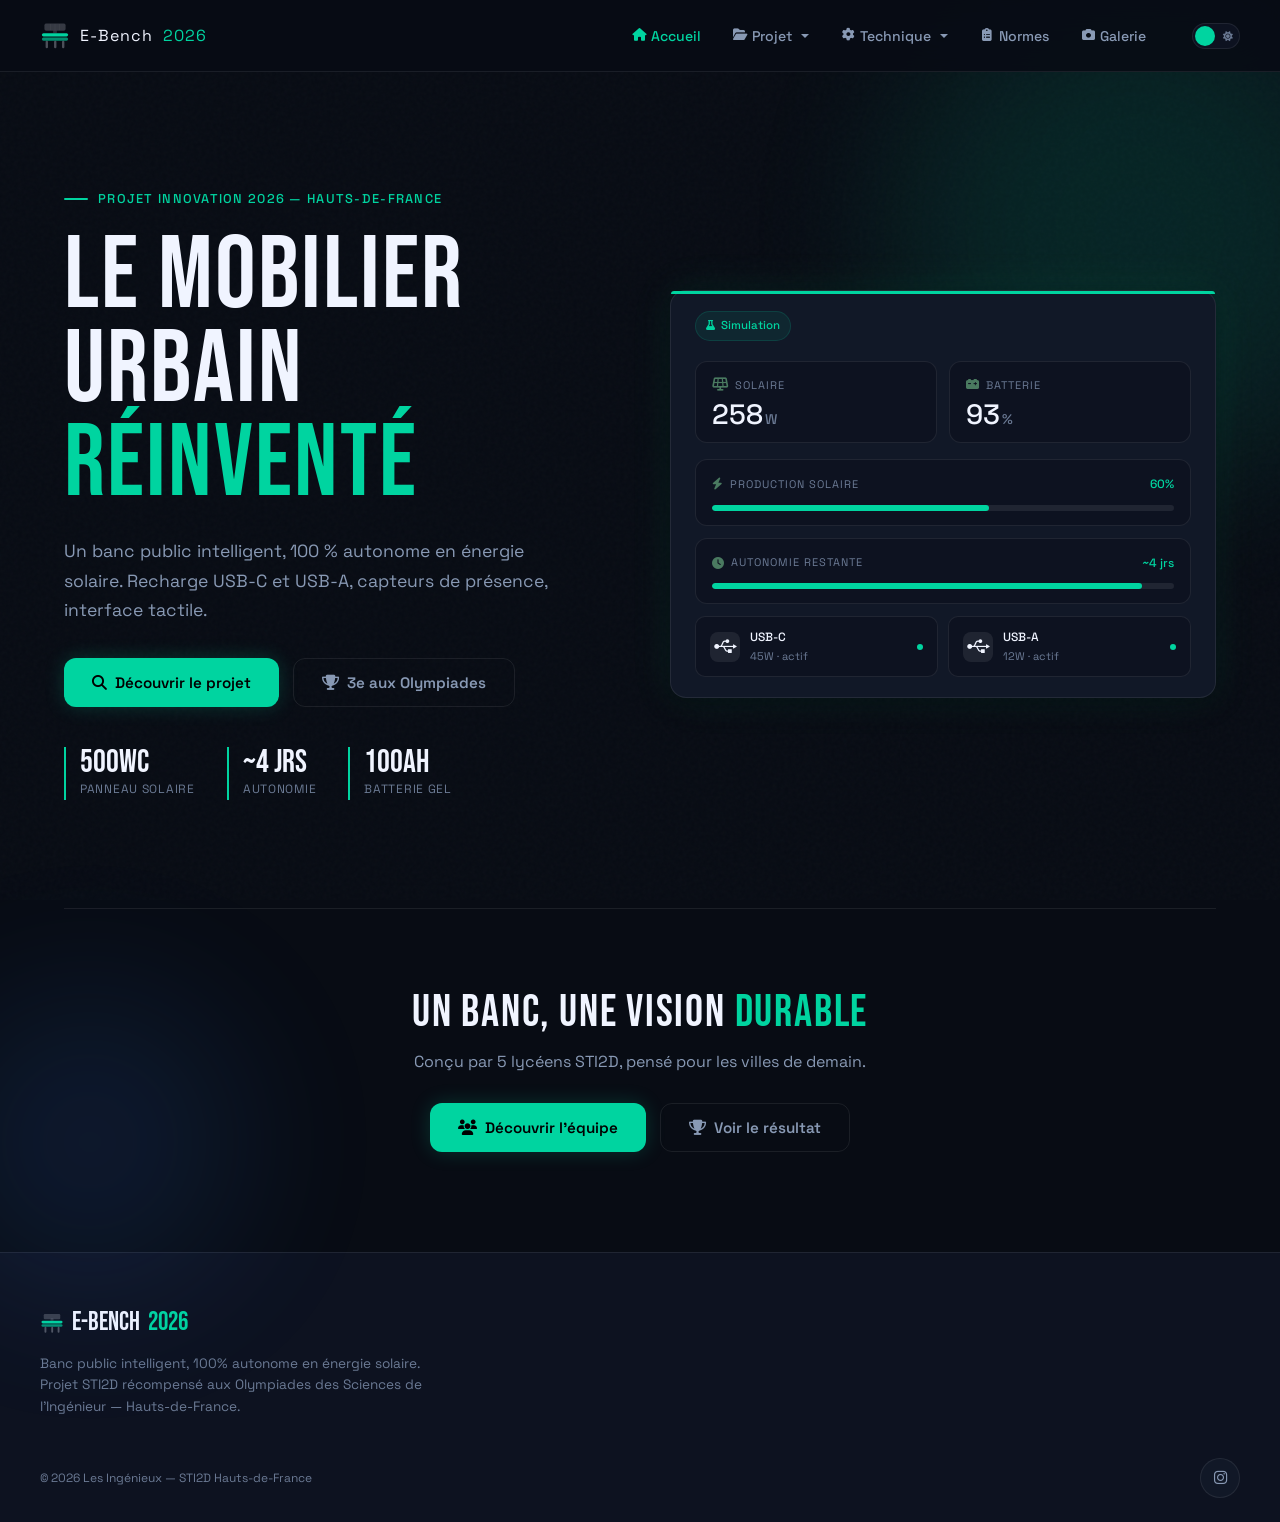
==== commit 6c4b88ee: "Oral" ====
--- a/index.html
+++ b/index.html
@@ -133,7 +133,7 @@
        ============================================================ */
     .design-grid{display:grid;grid-template-columns:1fr 1fr;gap:48px;align-items:start}
     .design-image{border-radius:16px;background:var(--bg-card);border:1px solid var(--border);overflow:hidden}
-    .design-image img{width:100%;aspect-ratio:4/3;object-fit:cover}
+    .design-image img{width:100%;max-height:520px;object-fit:contain;border-radius:8px;background:var(--bg-2);}
     .design-img-placeholder{width:100%;aspect-ratio:4/3;background:var(--bg-2);display:flex;align-items:center;justify-content:center;font-size:3rem;color:var(--text-muted)}
     .design-badges{display:grid;grid-template-columns:1fr 1fr;gap:10px;padding:16px}
     .design-badge{font-size:.75rem;padding:8px 12px;border-radius:8px;background:var(--bg-2);border:1px solid var(--border);color:var(--text-sub);text-align:center;transition:border-color .3s;display:flex;align-items:center;justify-content:center;gap:6px}
@@ -260,14 +260,15 @@
        ============================================================ */
     .gallery-grid{display:grid;grid-template-columns:repeat(3,1fr);gap:20px}
     .gallery-item{border-radius:14px;background:var(--bg-card);border:1px solid var(--border);transition:transform .3s,box-shadow .3s;cursor:zoom-in}
-    .gallery-item:hover{transform:scale(1.02);box-shadow:var(--glow)}
+    @media(hover:hover){.gallery-item:hover{transform:scale(1.02);box-shadow:var(--glow)}}
+    .gallery-item:focus-visible{transform:scale(1.02);box-shadow:var(--glow);outline:2px solid var(--primary);outline-offset:2px}
     .gallery-img{aspect-ratio:4/3;overflow:hidden;background:var(--bg-2);border-radius:14px 14px 0 0}
     .gallery-img img{width:100%;height:100%;object-fit:cover;transition:transform .4s}
-    .gallery-item:hover .gallery-img img{transform:scale(1.05)}
+    @media(hover:hover){.gallery-item:hover .gallery-img img{transform:scale(1.05)}}
     .gallery-img .img-placeholder{width:100%;height:100%;display:flex;align-items:center;justify-content:center;font-size:2rem;color:var(--text-muted)}
     .gallery-caption{padding:14px 16px;font-size:.82rem;color:var(--text-sub);transition:color .3s;display:flex;align-items:center;gap:8px}
     .gallery-caption i{font-size:.75rem;flex-shrink:0}
-    .gallery-item:hover .gallery-caption{color:var(--primary)}
+    @media(hover:hover){.gallery-item:hover .gallery-caption{color:var(--primary)}}
 
     /* Gallery Lightbox */
     .lightbox-overlay{position:fixed;inset:0;z-index:300;background:rgba(0,0,0,.92);backdrop-filter:blur(12px);display:none;align-items:center;justify-content:center;padding:24px;cursor:zoom-out}
@@ -486,10 +487,9 @@
       background: rgba(59, 130, 246, 0.2);
       transform: scale(1.1);
     }
-    .mcard h3 {
+    #page-matlab .mcard h3 {
       position: relative;
-      display: block;
-      min-height: 60px;
+      min-height: 50px;
     }
     .chart-container {
       position: relative;
@@ -501,22 +501,12 @@
     }
 
     /* Modal hypothèses */
-    .modal-overlay {
-      position: fixed;
-      top: 0;
-      left: 0;
-      right: 0;
-      bottom: 0;
-      background: rgba(0, 0, 0, 0.6);
-      display: none;
-      align-items: center;
-      justify-content: center;
-      z-index: 1000;
-    }
+    /* .modal-overlay base already defined above — only add .active trigger */
     .modal-overlay.active {
       display: flex;
     }
-    .modal-content {
+    /* ── Modal hypothèses (scoped) ── */
+    #modal-hypotheses .modal-content {
       background: var(--bg-card);
       border-radius: 12px;
       max-width: 800px;
@@ -527,13 +517,10 @@
       scrollbar-width: none;
       -ms-overflow-style: none;
     }
-    .modal-content::-webkit-scrollbar {
+    #modal-hypotheses .modal-content::-webkit-scrollbar {
       display: none;
-      width: 0;
-      height: 0;
-      background: transparent;
-    }
-    .modal-header {
+    }
+    #modal-hypotheses .modal-header {
       padding: 20px 24px;
       border-bottom: 1px solid var(--border);
       display: flex;
@@ -541,13 +528,18 @@
       align-items: center;
       flex-shrink: 0;
     }
-    .modal-header h3 {
+    #modal-hypotheses .modal-header h3 {
       margin: 0;
       font-family: 'Space Grotesk', sans-serif;
       font-size: 18px;
-      color: var(--text-main);
-    }
-    .modal-close {
+      color: var(--text);
+      min-height: unset;
+      position: static;
+      display: flex;
+      align-items: center;
+      gap: 8px;
+    }
+    #modal-hypotheses .modal-close {
       background: none;
       border: none;
       font-size: 24px;
@@ -561,24 +553,27 @@
       justify-content: center;
       flex-shrink: 0;
     }
-    .modal-close:hover {
-      color: var(--text-main);
-    }
-    .modal-body {
+    #modal-hypotheses .modal-close:hover {
+      color: var(--text);
+    }
+    #modal-hypotheses .modal-body {
       padding: 24px;
       line-height: 1.7;
       color: var(--text);
       display: grid;
       grid-template-columns: 1fr 1fr;
       gap: 20px;
-    }
-    .modal-body > p {
+      /* Reset the normes modal overrides */
+      overflow-y: auto;
+      flex: unset;
+    }
+    #modal-hypotheses .modal-body > p {
       grid-column: 1 / -1;
     }
-    .modal-body ul {
+    #modal-hypotheses .modal-body ul {
       margin: 12px 0 12px 24px;
     }
-    .modal-body li {
+    #modal-hypotheses .modal-body li {
       margin-bottom: 8px;
     }
     .hypothesis-result {
@@ -616,7 +611,7 @@
     </button>
 
     <!-- Desktop nav links (max 5 visible + dropdowns) -->
-    <ul class="nav-links" id="navLinks" role="tablist" aria-label="Navigation principale">
+    <ul class="nav-links" id="navLinks" role="list" aria-label="Navigation principale">
       <li><button class="nav-link active" data-page="accueil" onclick="showPage('accueil')"><i class="fa-solid fa-house" aria-hidden="true"></i> Accueil</button></li>
 
       <!-- Dropdown: Le Projet -->
@@ -642,7 +637,7 @@
       </li>
 
       <li><button class="nav-link" data-page="normes" onclick="showPage('normes')"><i class="fa-solid fa-clipboard-list" aria-hidden="true"></i> Normes</button></li>
-      <li><button class="nav-link" data-page="galerie" onclick="showPage('galerie')"><i class="fa-solid fa-camera" aria-hidden="true"></i> Galerie</button></li>
+      <li><button class="nav-link" data-page="galerie" onclick="showPage('galerie');closeAllDropdowns()"><i class="fa-solid fa-camera" aria-hidden="true"></i> Galerie</button></li>
     </ul>
 
     <!-- Right controls -->
@@ -667,7 +662,7 @@
     <div class="mobile-nav-section-title">Principal</div>
     <button class="mobile-nav-link active" data-page="accueil" onclick="showPage('accueil'); closeMobileMenu();"><i class="fa-solid fa-house" aria-hidden="true"></i> Accueil</button>
     <button class="mobile-nav-link" data-page="normes" onclick="showPage('normes'); closeMobileMenu();"><i class="fa-solid fa-clipboard-list" aria-hidden="true"></i> Normes</button>
-    <button class="mobile-nav-link" data-page="galerie" onclick="showPage('galerie'); closeMobileMenu();"><i class="fa-solid fa-camera" aria-hidden="true"></i> Galerie</button>
+    <button class="mobile-nav-link" data-page="galerie" onclick="showPage('galerie'); closeMobileMenu(); closeAllDropdowns();"><i class="fa-solid fa-camera" aria-hidden="true"></i> Galerie</button>
   </div>
   <div class="mobile-nav-section">
     <div class="mobile-nav-section-title">Le Projet</div>
@@ -688,7 +683,7 @@
 <!-- ════════════════════════════════════════
      PAGE 1 — ACCUEIL
      ════════════════════════════════════════ -->
-<section class="page active" id="page-accueil" role="tabpanel" aria-labelledby="tab-accueil">
+<section class="page active" id="page-accueil" role="region" aria-label="Accueil">
   <div class="container" style="position:relative">
     <div class="orb orb-1" aria-hidden="true"></div>
     <div class="orb orb-2" aria-hidden="true"></div>
@@ -703,7 +698,7 @@
         </div>
         <div class="hero-stats">
           <div class="hero-stat"><div class="val">500Wc</div><div class="lbl">Panneau Solaire</div></div>
-          <div class="hero-stat"><div class="val">5+ jrs</div><div class="lbl">Autonomie</div></div>
+          <div class="hero-stat"><div class="val">~4 jrs</div><div class="lbl">Autonomie</div></div>
           <div class="hero-stat"><div class="val">100Ah</div><div class="lbl">Batterie GEL</div></div>
         </div>
       </div>
@@ -749,7 +744,7 @@
                 <i class="fa-solid fa-clock" style="color:#4a7a60;font-size:12px"></i>
                 Autonomie restante
               </span>
-              <span class="eb-bar-pct">5+ jrs</span>
+              <span class="eb-bar-pct">~4 jrs</span>
             </div>
             <div class="eb-bar-track">
               <div class="eb-bar-fill" style="width: 93%;"></div>
@@ -801,7 +796,7 @@
 <!-- ════════════════════════════════════════
      PAGE 2 — ÉQUIPE
      ════════════════════════════════════════ -->
-<section class="page" id="page-equipe" role="tabpanel" aria-labelledby="tab-equipe">
+<section class="page" id="page-equipe" role="region" aria-label="Équipe">
   <div class="container"><div class="section">
     <div class="section-tag reveal"><i class="fa-solid fa-users" aria-hidden="true"></i> L'Équipe</div>
     <h2 class="section-title reveal">Les Ingénieux</h2>
@@ -811,7 +806,7 @@
       <div class="team-card reveal reveal-delay-1"><div class="team-avatar"><img src="assets/img/kenzo.webp" alt="Photo de Kenzo" loading="lazy" width="64" height="64"></div><div class="team-name">Kenzo</div><div class="team-role">Solutions Techniques & Com</div><div class="team-skills"><span class="skill-tag"><i class="fa-solid fa-wrench" aria-hidden="true"></i> Choix composants</span><span class="skill-tag"><i class="fa-solid fa-microphone" aria-hidden="true"></i> Présentation orale</span><span class="skill-tag"><i class="fa-brands fa-instagram" aria-hidden="true"></i> Instagram</span></div></div>
       <div class="team-card reveal reveal-delay-2"><div class="team-avatar"><img src="assets/img/yohan.webp" alt="Photo de Yohan" loading="lazy" width="64" height="64"></div><div class="team-name">Yohan</div><div class="team-role">Logiciel & Modélisation 3D</div><div class="team-skills"><span class="skill-tag"><i class="fa-brands fa-python" aria-hidden="true"></i> Python</span><span class="skill-tag"><i class="fa-solid fa-cube" aria-hidden="true"></i> SolidWorks 3D</span><span class="skill-tag"><i class="fa-solid fa-flask" aria-hidden="true"></i> Tests & debug</span></div></div>
       <div class="team-card reveal reveal-delay-3"><div class="team-avatar"><img src="assets/img/lorenzo.webp" alt="Photo de Lorenzo" loading="lazy" width="64" height="64"></div><div class="team-name">Lorenzo</div><div class="team-role">Conception & Schématique</div><div class="team-skills"><span class="skill-tag"><i class="fa-solid fa-bolt" aria-hidden="true"></i> Plans électriques</span><span class="skill-tag"><i class="fa-solid fa-pencil" aria-hidden="true"></i> Croquis & design</span><span class="skill-tag"><i class="fa-solid fa-coins" aria-hidden="true"></i> Budget</span></div></div>
-      <div class="team-card reveal reveal-delay-3"><div class="team-avatar"><img src="assets/img/matheo.webp" alt="Photo de Mathéo" loading="lazy" width="64" height="64"></div><div class="team-name">Mathéo</div><div class="team-role">Électrique, Normes & Com</div><div class="team-skills"><span class="skill-tag"><i class="fa-solid fa-plug" aria-hidden="true"></i> Câblage électrique</span><span class="skill-tag"><i class="fa-solid fa-clipboard-check" aria-hidden="true"></i> Conformité & normes</span><span class="skill-tag"><i class="fa-brands fa-instagram" aria-hidden="true"></i> Instagram</span></div></div>
+      <div class="team-card reveal reveal-delay-3"><div class="team-avatar"><img src="assets/img/matheo.webp" alt="Photo de Mathéo" loading="lazy" width="64" height="64"></div><div class="team-name">Mathéo</div><div class="team-role">Électrique, Normes & Com</div><div class="team-skills"><span class="skill-tag"><i class="fa-solid fa-plug" aria-hidden="true"></i> Câblage électrique</span><span class="skill-tag"><i class="fa-solid fa-clipboard-check" aria-hidden="true"></i> Conformité & normes</span></div></div>
     </div>
     <div class="team-badge reveal"><i class="fa-solid fa-leaf" aria-hidden="true"></i> Groupe : Les Ingénieux · Première STI2D · Hauts-de-France</div>
   </div></div>
@@ -820,7 +815,7 @@
 <!-- ════════════════════════════════════════
      PAGE 3 — OLYMPIADES
      ════════════════════════════════════════ -->
-<section class="page" id="page-olympiades" role="tabpanel" aria-labelledby="tab-olympiades">
+<section class="page" id="page-olympiades" role="region" aria-label="Olympiades">
   <div class="container"><div class="section">
     <div class="section-tag reveal"><i class="fa-solid fa-trophy" aria-hidden="true"></i> Olympiades SI</div>
     <h2 class="section-title reveal">Résultat & <span style="color:var(--primary)">Parcours</span></h2>
@@ -846,17 +841,18 @@
 <!-- ════════════════════════════════════════
      PAGE 4 — CONCEPTION
      ════════════════════════════════════════ -->
-<section class="page" id="page-conception" role="tabpanel" aria-labelledby="tab-conception">
+<section class="page" id="page-conception" role="region" aria-label="Conception">
   <div class="container"><div class="section">
     <div class="design-grid">
       <div class="reveal">
         <div class="design-image">
-          <img src="assets/img/components.jpg" alt="Composants matériels du banc E-Bench 2026" loading="lazy" onerror="this.outerHTML='<div class=design-img-placeholder><i class=\'fa-solid fa-cube\' aria-hidden=\'true\'></i></div>'">
+          <img src="assets/img/Ebench_affiche.png" alt="Affiche de présentation E-Bench 2026" loading="lazy" onerror="this.outerHTML='<div class=design-img-placeholder><i class=\'fa-solid fa-cube\' aria-hidden=\'true\'></i></div>'">
           <div class="design-badges">
             <div class="design-badge"><i class="fa-solid fa-tree" aria-hidden="true"></i> Pin classe 3 — scierie locale</div>
             <div class="design-badge"><i class="fa-solid fa-gear" aria-hidden="true"></i> SolidWorks</div>
             <div class="design-badge"><i class="fa-solid fa-screwdriver-wrench" aria-hidden="true"></i> Structure modulaire</div>
             <div class="design-badge"><i class="fa-solid fa-shield-halved" aria-hidden="true"></i> IP65 boîtier élec.</div>
+            <div class="design-badge" style="grid-column:1/-1"><button onclick="open3DViewer()" style="display:flex;align-items:center;gap:6px;background:none;border:none;cursor:pointer;padding:0;font-family:inherit;font-size:inherit;"><i class="fa-solid fa-cube" style="color:var(--primary)" aria-hidden="true"></i> <span style="background:linear-gradient(90deg,var(--primary),#3B82F6);-webkit-background-clip:text;-webkit-text-fill-color:transparent;font-weight:600;">Voir la visualisation 3D</span> <i class="fa-solid fa-arrow-up-right-from-square" style="font-size:.6rem;color:var(--text-muted)" aria-hidden="true"></i></button></div>
           </div>
         </div>
       </div>
@@ -869,7 +865,6 @@
           <div class="material-item"><i class="fa-solid fa-tree" aria-hidden="true"></i> Structure en pin classe 3 — scierie locale</div>
           <div class="material-item"><i class="fa-solid fa-battery-full" aria-hidden="true"></i> Compartiment batterie étanche IP65</div>
           <div class="material-item"><i class="fa-solid fa-solar-panel" aria-hidden="true"></i> Panneau solaire vissé sur cadre aluminium — inclinaison 37° (optimale pour la Somme, latitude 50°N)</div>
-          <div class="material-item"><i class="fa-solid fa-box" aria-hidden="true"></i> Boîtier électronique ventilé passif</div>
           <div class="material-item"><i class="fa-solid fa-plug" aria-hidden="true"></i> Prises USB-C et USB-A encastrées protégées</div>
         </div>
       </div>
@@ -891,15 +886,15 @@
 <!-- ════════════════════════════════════════
      PAGE 5 — TECHNOLOGIES
      ════════════════════════════════════════ -->
-<section class="page" id="page-technologies" role="tabpanel" aria-labelledby="tab-technologies">
+<section class="page" id="page-technologies" role="region" aria-label="Technologies">
   <div class="container"><div class="section">
     <div class="section-tag reveal"><i class="fa-solid fa-bolt" aria-hidden="true"></i> Stack Technique</div>
     <h2 class="section-title reveal">3 Piliers, 1 <span style="color:var(--primary)">Vision</span></h2>
     <p class="section-sub reveal">Chaque composant a été sélectionné pour sa fiabilité et sa durabilité. Système 100&nbsp;% autonome, fonctionnel sans aucune connexion réseau.</p>
     <div class="features-grid">
-      <div class="feature-card fc-green reveal"><div class="fc-header"><i class="fa-solid fa-plug" aria-hidden="true"></i></div><div class="fc-title">Recharge & Usage</div><div class="spec-item"><span class="spec-dot dot-green"></span>2× USB-C + 2× USB-A</div><div class="spec-item"><span class="spec-dot dot-green"></span>Alimentation 100% solaire locale</div><div class="spec-item"><span class="spec-dot dot-green"></span>Fonctionnement hors-ligne 24h/24</div></div>
+      <div class="feature-card fc-green reveal"><div class="fc-header"><i class="fa-solid fa-plug" aria-hidden="true"></i></div><div class="fc-title">Recharge & Usage</div><div class="spec-item"><span class="spec-dot dot-green"></span>2× USB-C + 2× USB-A</div><div class="spec-item"><span class="spec-dot dot-green"></span>Alimentation 100% solaire locale</div></div>
       <div class="feature-card fc-blue reveal reveal-delay-1"><div class="fc-header"><i class="fa-solid fa-solar-panel" aria-hidden="true"></i></div><div class="fc-title">Énergie Durable</div><div class="spec-item"><span class="spec-dot dot-blue"></span>1× Panneau 500Wc monocristallin</div><div class="spec-item"><span class="spec-dot dot-blue"></span>Batterie GEL 100Ah 12V</div><div class="spec-item"><span class="spec-dot dot-blue"></span>Contrôleur MPPT Victron 150|35</div><div class="spec-item"><span class="spec-dot dot-blue"></span>~4 jours autonomie (veille) / ~1.2j usage réel</div></div>
-      <div class="feature-card fc-amber reveal reveal-delay-2"><div class="fc-header"><i class="fa-solid fa-robot" aria-hidden="true"></i></div><div class="fc-title">Intelligence Embarquée</div><div class="spec-item"><span class="spec-dot dot-amber"></span>Raspberry Pi 3B</div><div class="spec-item"><span class="spec-dot dot-amber"></span>Capteur PIR HC-SR501 GPIO direct</div><div class="spec-item"><span class="spec-dot dot-amber"></span>Écran tactile 7" IPS</div><div class="spec-item"><span class="spec-dot dot-amber"></span>Traitement 100% local hors-ligne</div></div>
+      <div class="feature-card fc-amber reveal reveal-delay-2"><div class="fc-header"><i class="fa-solid fa-robot" aria-hidden="true"></i></div><div class="fc-title">Intelligence Embarquée</div><div class="spec-item"><span class="spec-dot dot-amber"></span>Raspberry Pi 3B</div><div class="spec-item"><span class="spec-dot dot-amber"></span>Capteur PIR HC-SR501 GPIO direct</div><div class="spec-item"><span class="spec-dot dot-amber"></span>Écran tactile 7" IPS</div></div>
     </div>
   </div></div>
 </section>
@@ -907,7 +902,7 @@
 <!-- ════════════════════════════════════════
      PAGE 6 — LOGICIEL
      ════════════════════════════════════════ -->
-<section class="page" id="page-logiciel" role="tabpanel" aria-labelledby="tab-logiciel">
+<section class="page" id="page-logiciel" role="region" aria-label="Logiciel">
   <div class="container"><div class="section">
     <div class="section-tag reveal"><i class="fa-solid fa-laptop-code" aria-hidden="true"></i> Architecture Logicielle</div>
     <h2 class="section-title reveal">Le Code qui Fait Tourner le <span style="color:var(--primary)">Banc</span></h2>
@@ -1098,7 +1093,7 @@
 <!-- ════════════════════════════════════════
      PAGE 7 — ÉNERGIE
      ════════════════════════════════════════ -->
-<section class="page" id="page-energie" role="tabpanel" aria-labelledby="tab-energie">
+<section class="page" id="page-energie" role="region" aria-label="Énergie">
   <div class="container"><div class="section">
     <div class="section-tag reveal"><i class="fa-solid fa-solar-panel" aria-hidden="true"></i> Bilan Énergétique</div>
     <h2 class="section-title reveal">Alimenté par le Soleil, Disponible <span style="color:var(--primary)">24/7</span></h2>
@@ -1108,10 +1103,10 @@
         <div class="metric-boxes">
           <div class="metric-box mb-green"><div class="mb-icon"><i class="fa-solid fa-solar-panel" aria-hidden="true"></i></div><div class="mb-val">500 Wc</div><div class="mb-lbl">Panneau</div></div>
           <div class="metric-box mb-blue"><div class="mb-icon"><i class="fa-solid fa-battery-full" aria-hidden="true"></i></div><div class="mb-val">100 Ah</div><div class="mb-lbl">Batterie</div></div>
-          <div class="metric-box mb-amber"><div class="mb-icon"><i class="fa-solid fa-clock" aria-hidden="true"></i></div><div class="mb-val">5+ jrs</div><div class="mb-lbl">Autonomie</div></div>
+          <div class="metric-box mb-amber"><div class="mb-icon"><i class="fa-solid fa-clock" aria-hidden="true"></i></div><div class="mb-val">~4 jrs</div><div class="mb-lbl">Autonomie</div></div>
         </div>
         <p style="color:var(--text-sub);margin-bottom:16px;line-height:1.7">Le contrôleur MPPT Victron SmartSolar 150|35 optimise en permanence le point de puissance maximale du panneau, offrant un gain de <strong style="color:var(--primary)">+30% de rendement</strong> par rapport à un régulateur PWM classique.</p>
-        <p style="color:var(--text-sub);line-height:1.7">Avec une consommation moyenne de <strong>17.3W</strong> (de <strong>5.5W</strong> en veille à <strong>62.1W</strong> en pic — Raspberry Pi, écran, USB-C pleine charge — soit <strong>0.416 kWh/jour</strong> en usage typique), le système assure une disponibilité supérieure à <strong>99%</strong> en Hauts-de-France. La puissance des ports USB est bridée logiciellement pour préserver l'autonomie. Le mode éco s'active sous 20% de batterie.</p>
+        <p style="color:var(--text-sub);line-height:1.7">Avec une consommation moyenne de <strong>17.3W</strong> (de <strong>5.5W</strong> en veille à <strong>62.1W</strong> en pic — Raspberry Pi, écran, USB-C pleine charge — soit <strong>0.416 kWh/jour</strong> en usage typique). La puissance des ports USB est bridée logiciellement pour préserver l'autonomie. Le mode éco s'active sous 20% de batterie.</p>
       </div>
       <div class="chart-box reveal reveal-delay-1">
         <div class="chart-header">
@@ -1122,15 +1117,15 @@
           </div>
         </div>
         <div class="chart-row">
-          <div class="chart-row-label"><span><i class="fa-solid fa-sun" style="color:var(--primary)" aria-hidden="true"></i> Production</span><span class="cr-val mono" id="chartProd">1.7 kWh</span></div>
+          <div class="chart-row-label"><span><i class="fa-solid fa-sun" style="color:var(--primary)" aria-hidden="true"></i> Production</span><span class="cr-val mono" id="chartProd">1.70 kWh</span></div>
           <div class="chart-bar-track"><div class="chart-bar-fill cb-green" id="barProd" style="width:100%" role="progressbar" aria-valuenow="100" aria-valuemin="0" aria-valuemax="100"></div></div>
         </div>
           <div class="chart-row">
           <div class="chart-row-label"><span><i class="fa-solid fa-bolt" style="color:var(--amber)" aria-hidden="true"></i> Consommation</span><span class="cr-val mono" id="chartConso">0.42 kWh</span></div>
-          <div class="chart-bar-track"><div class="chart-bar-fill cb-amber" id="barConso" style="width:7%" role="progressbar" aria-valuenow="7" aria-valuemin="0" aria-valuemax="100"></div></div>
+          <div class="chart-bar-track"><div class="chart-bar-fill cb-amber" id="barConso" style="width:25%" role="progressbar" aria-valuenow="25" aria-valuemin="0" aria-valuemax="100"></div></div>
         </div>
         <div class="chart-row">
-          <div class="chart-row-label"><span><i class="fa-solid fa-battery-three-quarters" style="color:var(--blue)" aria-hidden="true"></i> Stockage (réserve)</span><span class="cr-val mono" id="chartStock">0.6 kWh</span></div>
+          <div class="chart-row-label"><span><i class="fa-solid fa-battery-three-quarters" style="color:var(--blue)" aria-hidden="true"></i> Stockage (réserve)</span><span class="cr-val mono" id="chartStock">0.51 kWh</span></div>
           <div class="chart-bar-track"><div class="chart-bar-fill cb-blue" id="barStock" style="width:100%" role="progressbar" aria-valuenow="100" aria-valuemin="0" aria-valuemax="100"></div></div>
         </div>
         <div class="chart-legend">
@@ -1146,42 +1141,41 @@
 <!-- ════════════════════════════════════════
      PAGE 8 — NORMES
      ════════════════════════════════════════ -->
-<section class="page" id="page-normes" role="tabpanel" aria-labelledby="tab-normes">
+<section class="page" id="page-normes" role="region" aria-label="Normes">
   <div class="container"><div class="section">
     <div class="section-tag reveal"><i class="fa-solid fa-clipboard-list" aria-hidden="true"></i> Conformité</div>
-    <h2 class="section-title reveal">18 Normes <span style="color:var(--primary)">Applicables</span></h2>
-    <p class="normes-intro reveal">Le projet E-Bench 2026 respecte 18 réglementations françaises et européennes couvrant la sécurité électrique DC/PV, l'étanchéité IP65, l'accessibilité PMR, la compatibilité électromagnétique (CEM) et la résistance structurelle.</p>
+    <h2 class="section-title reveal">17 Normes <span style="color:var(--primary)">Applicables</span></h2>
+    <p class="normes-intro reveal">Le projet E-Bench 2026 respecte 17 réglementations françaises et européennes couvrant la sécurité électrique DC/PV, l'étanchéité IP65, l'accessibilité PMR, la compatibilité électromagnétique (CEM) et la résistance structurelle.</p>
     <div class="normes-badges reveal">
       <div class="norme-badge nb-red"><div class="nb-icon"><i class="fa-solid fa-bolt" aria-hidden="true"></i></div><div class="nb-count">12</div><div class="nb-label">Critiques — Sécurité électrique & structure</div></div>
       <div class="norme-badge nb-amber"><div class="nb-icon"><i class="fa-solid fa-shield-halved" aria-hidden="true"></i></div><div class="nb-count">4</div><div class="nb-label">Élevées — CEM, PMR, parafoudre, matériaux bois</div></div>
-      <div class="norme-badge nb-blue"><div class="nb-icon"><i class="fa-solid fa-clipboard-list" aria-hidden="true"></i></div><div class="nb-count">2</div><div class="nb-label">Moyennes — Anticorrosion & visserie inox</div></div>
+      <div class="norme-badge nb-blue"><div class="nb-icon"><i class="fa-solid fa-clipboard-list" aria-hidden="true"></i></div><div class="nb-count">1</div><div class="nb-label">Moyenne — Visserie inox</div></div>
     </div>
     <div class="normes-list reveal">
       <div class="norme-item ni-critical"><i class="fa-solid fa-circle" aria-hidden="true"></i><span><strong>NF C 15-100</strong> — Installations électriques basse tension</span></div>
       <div class="norme-item ni-critical"><i class="fa-solid fa-circle" aria-hidden="true"></i><span><strong>NF C 15-712-1</strong> — Installations PV hors-réseau</span></div>
       <div class="norme-item ni-high"><i class="fa-solid fa-circle" aria-hidden="true"></i><span><strong>EN 55032</strong> — Compatibilité électromagnétique</span></div>
-      <div class="norme-item ni-medium"><i class="fa-solid fa-circle" aria-hidden="true"></i><span><strong>EN ISO 12944</strong> — Protection anticorrosion</span></div>
-    </div>
-    <button class="btn btn-ghost reveal" style="margin-top:8px" onclick="openNormes()"><i class="fa-solid fa-clipboard-list" aria-hidden="true"></i> Voir toutes les 18 normes <i class="fa-solid fa-arrow-right" style="font-size:.7rem" aria-hidden="true"></i></button>
+      <div class="norme-item ni-medium"><i class="fa-solid fa-circle" aria-hidden="true"></i><span><strong>EN ISO 3506-1</strong> — Visserie inox A4-70 (316L) milieu extérieur</span></div>
+    </div>
+    <button class="btn btn-ghost reveal" style="margin-top:8px" onclick="openNormes()"><i class="fa-solid fa-clipboard-list" aria-hidden="true"></i> Voir toutes les 17 normes <i class="fa-solid fa-arrow-right" style="font-size:.7rem" aria-hidden="true"></i></button>
   </div></div>
 </section>
 
 <!-- ════════════════════════════════════════
      PAGE 9 — GALERIE
      ════════════════════════════════════════ -->
-<section class="page" id="page-galerie" role="tabpanel" aria-labelledby="tab-galerie">
+<section class="page" id="page-galerie" role="region" aria-label="Galerie">
   <div class="container"><div class="section">
     <div class="section-tag reveal"><i class="fa-solid fa-camera" aria-hidden="true"></i> Galerie</div>
     <h2 class="section-title reveal">Le Projet en <span style="color:var(--primary)">Images</span></h2>
     <p class="section-sub reveal">Photos et captures du processus de conception et de réalisation.</p>
     <div class="gallery-grid">
-      <div class="gallery-item reveal" onclick="openLightbox(0)"><div class="gallery-img"><img src="assets/img/ebench-banc.jpg" alt="Le banc E-Bench — vue d'ensemble" loading="lazy" onerror="this.outerHTML='<div class=img-placeholder><i class=\'fa-solid fa-tree\' aria-hidden=\'true\'></i></div>'"></div><div class="gallery-caption"><i class="fa-solid fa-tree" aria-hidden="true"></i> Le banc E-Bench — vue d'ensemble</div></div>
-      <div class="gallery-item reveal reveal-delay-1" onclick="openLightbox(1)"><div class="gallery-img"><img src="assets/img/arduino-board.jpg" alt="Arduino Uno — tests de câblage capteur PIR" loading="lazy" onerror="this.outerHTML='<div class=img-placeholder><i class=\'fa-solid fa-microchip\' aria-hidden=\'true\'></i></div>'"></div><div class="gallery-caption"><i class="fa-solid fa-microchip" aria-hidden="true"></i> Arduino Uno — tests de câblage capteur PIR</div></div>
-      <div class="gallery-item reveal reveal-delay-2" onclick="openLightbox(2)"><div class="gallery-img"><img src="assets/img/solar-panel.jpg" alt="Panneau solaire monocristallin 500Wc" loading="lazy" onerror="this.outerHTML='<div class=img-placeholder><i class=\'fa-solid fa-solar-panel\' aria-hidden=\'true\'></i></div>'"></div><div class="gallery-caption"><i class="fa-solid fa-solar-panel" aria-hidden="true"></i> Panneau solaire monocristallin 500Wc</div></div>
-      <div class="gallery-item reveal reveal-delay-1" onclick="openLightbox(3)"><div class="gallery-img"><img src="assets/img/screen-home.jpg" alt="Interface tactile du Banc Connecté" loading="lazy" onerror="this.outerHTML='<div class=img-placeholder><i class=\'fa-solid fa-mobile-screen\' aria-hidden=\'true\'></i></div>'"></div><div class="gallery-caption"><i class="fa-solid fa-mobile-screen" aria-hidden="true"></i> Interface tactile — Banc Connecté</div></div>
-      <div class="gallery-item reveal reveal-delay-2" onclick="openLightbox(4)"><div class="gallery-img"><img src="assets/img/screen-meteo.jpg" alt="Module météo — données locales" loading="lazy" onerror="this.outerHTML='<div class=img-placeholder><i class=\'fa-solid fa-cloud-sun\' aria-hidden=\'true\'></i></div>'"></div><div class="gallery-caption"><i class="fa-solid fa-cloud-sun" aria-hidden="true"></i> Module météo — données locales pré-enregistrées</div></div>
-      <div class="gallery-item reveal reveal-delay-3" onclick="openLightbox(5)"><div class="gallery-img"><img src="assets/img/arduino-code.jpg" alt="Développement Python — script sensor_manager.py" loading="lazy" onerror="this.outerHTML='<div class=img-placeholder><i class=\'fa-solid fa-laptop-code\' aria-hidden=\'true\'></i></div>'"></div><div class="gallery-caption"><i class="fa-solid fa-laptop-code" aria-hidden="true"></i> Développement Python — script sensor_manager.py</div></div>
-      <div class="gallery-item reveal reveal-delay-1" onclick="openLightbox(6)"><div class="gallery-img"><img src="assets/img/Ebench_affiche.png" alt="Affiche de présentation du projet E-Bench" loading="lazy" style="object-fit:contain;background:var(--bg-2);" onerror="this.outerHTML='<div class=img-placeholder><i class=\'fa-solid fa-image\' aria-hidden=\'true\'></i></div>'"></div><div class="gallery-caption"><i class="fa-solid fa-image" aria-hidden="true"></i> Affiche de présentation du projet E-Bench</div></div>
+      <div class="gallery-item reveal reveal-delay-1" onclick="openLightbox(0)" data-src="assets/img/arduino-board.png" data-caption="Arduino Uno — tests de câblage capteur PIR"><div class="gallery-img"><img src="assets/img/arduino-board.png" alt="Arduino Uno — tests de câblage capteur PIR" loading="lazy" onerror="this.outerHTML='<div class=img-placeholder><i class=\'fa-solid fa-microchip\' aria-hidden=\'true\'></i></div>'"></div><div class="gallery-caption"><i class="fa-solid fa-microchip" aria-hidden="true"></i> Arduino Uno — tests de câblage capteur PIR</div></div>
+      <div class="gallery-item reveal reveal-delay-2" onclick="openLightbox(1)" data-src="assets/img/solar-panel.png" data-caption="Panneau solaire monocristallin 500Wc"><div class="gallery-img"><img src="assets/img/solar-panel.png" alt="Panneau solaire monocristallin 500Wc" loading="lazy" onerror="this.outerHTML='<div class=img-placeholder><i class=\'fa-solid fa-solar-panel\' aria-hidden=\'true\'></i></div>'"></div><div class="gallery-caption"><i class="fa-solid fa-solar-panel" aria-hidden="true"></i> Panneau solaire monocristallin 500Wc</div></div>
+      <div class="gallery-item reveal reveal-delay-1" onclick="openLightbox(2)" data-src="assets/img/screen-home.png" data-caption="Interface tactile — Banc Connecté"><div class="gallery-img"><img src="assets/img/screen-home.png" alt="Interface tactile du Banc Connecté" loading="lazy" onerror="this.outerHTML='<div class=img-placeholder><i class=\'fa-solid fa-mobile-screen\' aria-hidden=\'true\'></i></div>'"></div><div class="gallery-caption"><i class="fa-solid fa-mobile-screen" aria-hidden="true"></i> Interface tactile — Banc Connecté</div></div>
+      <div class="gallery-item reveal reveal-delay-2" onclick="openLightbox(3)" data-src="assets/img/screen-meteo.png" data-caption="Module météo — données locales pré-enregistrées"><div class="gallery-img"><img src="assets/img/screen-meteo.png" alt="Module météo — données locales" loading="lazy" onerror="this.outerHTML='<div class=img-placeholder><i class=\'fa-solid fa-cloud-sun\' aria-hidden=\'true\'></i></div>'"></div><div class="gallery-caption"><i class="fa-solid fa-cloud-sun" aria-hidden="true"></i> Module météo — données locales pré-enregistrées</div></div>
+      <div class="gallery-item reveal reveal-delay-3" onclick="openLightbox(4)" data-src="assets/img/arduino-code.png" data-caption="Développement Python — script sensor_manager.py"><div class="gallery-img"><img src="assets/img/arduino-code.png" alt="Développement Python — script sensor_manager.py" loading="lazy" onerror="this.outerHTML='<div class=img-placeholder><i class=\'fa-solid fa-laptop-code\' aria-hidden=\'true\'></i></div>'"></div><div class="gallery-caption"><i class="fa-solid fa-laptop-code" aria-hidden="true"></i> Développement Python — script sensor_manager.py</div></div>
+      <div class="gallery-item reveal reveal-delay-1" onclick="openLightbox(5)" data-src="assets/img/Ebench_affiche.png" data-caption="Affiche de présentation du projet E-Bench"><div class="gallery-img"><img src="assets/img/Ebench_affiche.png" alt="Affiche de présentation du projet E-Bench" loading="lazy" style="object-fit:contain;background:var(--bg-2);" onerror="this.outerHTML='<div class=img-placeholder><i class=\'fa-solid fa-image\' aria-hidden=\'true\'></i></div>'"></div><div class="gallery-caption"><i class="fa-solid fa-image" aria-hidden="true"></i> Affiche de présentation du projet E-Bench</div></div>
     </div>
   </div></div>
 </section>
@@ -1189,7 +1183,7 @@
 <!-- ════════════════════════════════════════
      PAGE 10 — PLANNING
      ════════════════════════════════════════ -->
-<section class="page" id="page-planning" role="tabpanel" aria-labelledby="tab-planning">
+<section class="page" id="page-planning" role="region" aria-label="Planning">
   <div class="container"><div class="section">
     <div class="section-tag reveal"><i class="fa-solid fa-calendar-days" aria-hidden="true"></i> Planning du Projet</div>
     <h2 class="section-title reveal">Planning du Projet</h2>
@@ -1441,7 +1435,7 @@
 <!-- ════════════════════════════════════════
      PAGE MATLAB — ANALYSE ÉNERGÉTIQUE
      ════════════════════════════════════════ -->
-<section class="page" id="page-matlab" role="tabpanel" aria-labelledby="tab-matlab">
+<section class="page" id="page-matlab" role="region" aria-label="MATLAB">
   <div class="container"><div class="section">
     <div class="section-tag reveal"><i class="fa-solid fa-chart-line" aria-hidden="true"></i> Analyse MATLAB</div>
     <h2 class="section-title reveal">Analyse Énergétique <span style="color:var(--primary)">MATLAB</span></h2>
@@ -1531,7 +1525,7 @@
 <div class="modal-overlay" id="modalNormes" role="dialog" aria-modal="true" aria-labelledby="modalNormesTitle" onclick="if(event.target===this)closeNormes()">
   <div class="modal-box">
     <div class="modal-header">
-      <h3 id="modalNormesTitle"><i class="fa-solid fa-clipboard-list" style="color:var(--primary)" aria-hidden="true"></i> 18 Normes <span>Applicables</span></h3>
+      <h3 id="modalNormesTitle"><i class="fa-solid fa-clipboard-list" style="color:var(--primary)" aria-hidden="true"></i> 17 Normes <span>Applicables</span></h3>
       <button class="modal-close" onclick="closeNormes()" aria-label="Fermer"><i class="fa-solid fa-xmark" aria-hidden="true"></i></button>
     </div>
     <div class="modal-body">
@@ -1558,11 +1552,62 @@
           <div class="nm-item nmi-high"><i class="fa-solid fa-circle" aria-hidden="true"></i><span><strong>IEC 61643-11</strong> — Parafoudres — protection surtensions DC</span></div>
           <div class="nm-item nmi-high"><i class="fa-solid fa-circle" aria-hidden="true"></i><span><strong>EN 335 / EN 460</strong> — Classes d'emploi du bois en extérieur (classe 3)</span></div>
         </div>
-        <div class="nm-group-title nm-medium" style="margin-top:24px"><i class="fa-solid fa-clipboard-list" aria-hidden="true"></i> 2 Normes Moyennes — Anticorrosion &amp; visserie inox</div>
+        <div class="nm-group-title nm-medium" style="margin-top:24px"><i class="fa-solid fa-clipboard-list" aria-hidden="true"></i> 1 Norme Moyenne — Visserie inox</div>
         <div class="normes-modal-grid">
-          <div class="nm-item nmi-medium"><i class="fa-solid fa-circle" aria-hidden="true"></i><span><strong>EN ISO 12944</strong> — Protection anticorrosion structures métalliques (C3)</span></div>
           <div class="nm-item nmi-medium"><i class="fa-solid fa-circle" aria-hidden="true"></i><span><strong>EN ISO 3506-1</strong> — Visserie inox A4-70 (316L) milieu extérieur</span></div>
         </div>
+      </div>
+    </div>
+  </div>
+</div>
+
+<!-- MODAL 3D VIEWER -->
+<div class="modal-overlay" id="modal3D" role="dialog" aria-modal="true" aria-labelledby="modal3DTitle" onclick="if(event.target===this)close3DViewer()" style="z-index:250">
+  <div class="modal-box" style="max-width:960px;width:100%;overflow:hidden">
+    <div class="modal-header">
+      <h3 id="modal3DTitle"><i class="fa-solid fa-cube" style="color:var(--primary)" aria-hidden="true"></i> Visualisation <span>3D — SolidWorks</span></h3>
+      <button class="modal-close" onclick="close3DViewer()" aria-label="Fermer"><i class="fa-solid fa-xmark" aria-hidden="true"></i></button>
+    </div>
+    <div class="modal-body" style="padding:0">
+      <!-- Sketchfab iframe — visualisation 3D interactive -->
+      <div style="position:relative;width:100%;background:#0a0f1a">
+        <iframe
+          title="E-Bench 3D — Sketchfab"
+          frameborder="0"
+          allowfullscreen
+          mozallowfullscreen="true"
+          webkitallowfullscreen="true"
+          allow="autoplay; fullscreen; xr-spatial-tracking"
+          xr-spatial-tracking
+          execution-while-out-of-viewport
+          execution-while-not-rendered
+          web-share
+          src="https://sketchfab.com/models/d47349b622f04515b67e337541603169/embed?autostart=1&ui_theme=dark&ui_infos=0&ui_watermark_link=0"
+          style="width:100%;height:480px;border:none;border-radius:0">
+        </iframe>
+      </div>
+      <!-- Infos sous le viewer -->
+      <div style="padding:12px 20px 16px;display:flex;gap:10px;flex-wrap:wrap;background:var(--bg-2)">
+        <div style="flex:1;min-width:140px;background:var(--bg-card);border:1px solid var(--border);border-left:3px solid var(--primary);border-radius:10px;padding:12px 16px">
+          <div style="font-size:.68rem;color:var(--text-muted);text-transform:uppercase;letter-spacing:.5px">Logiciel</div>
+          <div style="font-weight:600;margin-top:3px">SolidWorks 2024</div>
+        </div>
+        <div style="flex:1;min-width:140px;background:var(--bg-card);border:1px solid var(--border);border-left:3px solid var(--blue);border-radius:10px;padding:12px 16px">
+          <div style="font-size:.68rem;color:var(--text-muted);text-transform:uppercase;letter-spacing:.5px">Structure</div>
+          <div style="font-weight:600;margin-top:3px">Pin classe 3 — 37° inclinaison</div>
+        </div>
+        <div style="flex:1;min-width:140px;background:var(--bg-card);border:1px solid var(--border);border-left:3px solid var(--amber);border-radius:10px;padding:12px 16px">
+          <div style="font-size:.68rem;color:var(--text-muted);text-transform:uppercase;letter-spacing:.5px">Simulation</div>
+          <div style="font-weight:600;margin-top:3px">Validé à 300 kg</div>
+        </div>
+        <a href="https://sketchfab.com/3d-models/e-bench-d47349b622f04515b67e337541603169" target="_blank" rel="noopener"
+           style="flex:1;min-width:140px;background:var(--primary-08);border:1px solid var(--primary-20);border-left:3px solid var(--primary);border-radius:10px;padding:12px 16px;text-decoration:none;display:flex;align-items:center;gap:8px">
+          <i class="fa-solid fa-arrow-up-right-from-square" style="color:var(--primary);font-size:.8rem"></i>
+          <div>
+            <div style="font-size:.68rem;color:var(--text-muted);text-transform:uppercase;letter-spacing:.5px">Sketchfab</div>
+            <div style="font-weight:600;margin-top:3px;color:var(--primary)">Voir en plein écran</div>
+          </div>
+        </a>
       </div>
     </div>
   </div>
@@ -1604,6 +1649,15 @@
       btn.classList.toggle('active', isActive);
       if (isActive) { btn.setAttribute('aria-current', 'page'); } else { btn.removeAttribute('aria-current'); }
     });
+    // Highlight dropdown toggle if one of its children is active, otherwise remove highlight
+    document.querySelectorAll('.nav-dropdown').forEach(function(dd) {
+      var hasActiveChild = dd.querySelector('.nav-dropdown-item[data-page="' + pageId + '"]') !== null;
+      var toggle = dd.querySelector('.nav-dropdown-toggle');
+      if (toggle) {
+        toggle.classList.toggle('active', hasActiveChild);
+        if (hasActiveChild) { toggle.setAttribute('aria-current', 'page'); } else { toggle.removeAttribute('aria-current'); }
+      }
+    });
   }
 
   function showPage(id, skipHistory) {
@@ -1735,13 +1789,7 @@
   }
   window.closeMobileMenu = closeMobileMenu;
 
-  // Close mobile menu on Escape
-  document.addEventListener('keydown', function(e) {
-    if (e.key === 'Escape') {
-      closeMobileMenu();
-      closeAllDropdowns();
-    }
-  });
+  // Close mobile menu and dropdowns on Escape (merged with modal focus-trap below)
 
   // Close mobile menu on resize to desktop
   window.addEventListener('resize', function() {
@@ -1766,8 +1814,8 @@
 
   /* ── Chart switch (Été / Hiver) ── */
   var chartData = {
-    ete:  { prod: '1.7 kWh', conso: '0.416 kWh', stock: '0.6 kWh', barProd: '100%', barConso: '25%', barStock: '100%' },
-    hiver: { prod: '0.4 kWh', conso: '0.416 kWh', stock: '0.6 kWh', barProd: '24%', barConso: '100%', barStock: '100%' }
+    ete:  { prod: '1.70 kWh', conso: '0.42 kWh', stock: '0.51 kWh', barProd: '100%', barConso: '25%', barStock: '100%' },
+    hiver: { prod: '0.12 kWh', conso: '0.42 kWh', stock: '0.10 kWh', barProd: '7%', barConso: '100%', barStock: '20%' }
   };
   window.switchChart = function(season) {
     var d = chartData[season];
@@ -1801,6 +1849,16 @@
   };
 
   /* ── Modal Normes with focus trap ── */
+  window.open3DViewer = function() {
+    var modal = document.getElementById('modal3D');
+    modal.classList.add('open');
+    document.body.style.overflow = 'hidden';
+  };
+  window.close3DViewer = function() {
+    document.getElementById('modal3D').classList.remove('open');
+    document.body.style.overflow = '';
+  };
+
   window.openNormes = function() {
     var modal = document.getElementById('modalNormes');
     modal.classList.add('open');
@@ -1817,6 +1875,8 @@
   document.addEventListener('keydown', function(e) {
     if (e.key === 'Escape') {
       closeNormes();
+      close3DViewer();
+      closeLightbox();
       closeMobileMenu();
       closeAllDropdowns();
       return;
@@ -2056,15 +2116,25 @@
 const a50=Pr.map(p=>D50*Eb*eta_bat/p),a80=Pr.map(p=>D80*Eb*eta_bat/p);
 const tr=[{x:Pr,y:a50,name:'DoD 50%',line:{color:'#3B82F6',width:2.5}},{x:Pr,y:a80,name:'DoD 80%',line:{color:'#EF4444',dash:'dash',width:2}}];
 mP.forEach((p,i)=>{const a=D50*Eb*eta_bat/p;tr.push({x:[p],y:[a],mode:'markers+text',name:`${mN[i]} (${p}W)`,marker:{size:12,color:mC[i]},text:[a.toFixed(0)+'h'],textposition:'top center'})});
-Plotly.newPlot('ch-bat-auto',tr,plotLayout({title:'Autonomie batterie 100Ah/12V (600Wh utiles)',xaxis:{title:'Puissance (W)',range:[0,70]},yaxis:{title:'Autonomie (h)',range:[0,140]}}),pCfg);
-const h120=[];for(let h=0;h<=120;h+=.1)h120.push(h);
+Plotly.newPlot('ch-bat-auto',tr,plotLayout({title:'Autonomie batterie 100Ah/12V — DoD 50% = 600 Wh nom. / 510 Wh réels (η=0.85)',xaxis:{title:'Puissance (W)',range:[0,70]},yaxis:{title:'Autonomie (h)',range:[0,140]}}),pCfg);
+const h72=[];for(let h=0;h<=72;h+=.1)h72.push(h);
 // Profil réaliste banc public : cohérent avec le profil render02 (RPi + écran + USB + PIR + DC-DC)
-const ld=h120.map(h=>{const hm=h%24;if(hm<6)return 5.5;if(hm<8)return 7.0;if(hm<12)return 11.22;if(hm<14)return 62.1;if(hm<18)return 12.08;if(hm<22)return 35.05;return 5.5});
-const SOC=[100];for(let i=1;i<h120.length;i++){const e=ld[i-1]*.1/eta_bat;SOC.push(Math.max(0,SOC[i-1]-e/Eb*100))}
-const i50=SOC.findIndex(s=>s<=50),i20=SOC.findIndex(s=>s<=20),ann=[];
-if(i50>=0)ann.push({x:h120[i50],y:50,text:h120[i50].toFixed(0)+'h (~5j)',showarrow:true,arrowhead:2,font:{color:'#F59E0B'}});
-if(i20>=0)ann.push({x:h120[i20],y:20,text:h120[i20].toFixed(0)+'h',showarrow:true,arrowhead:2,ay:-30,font:{color:'#EF4444'}});
-Plotly.newPlot('ch-bat-dchg',[{x:h120,y:SOC,line:{color:'#3B82F6',width:2}}],plotLayout({title:'Décharge 5 jours sans soleil (usage réel)',xaxis:{title:'Heures',range:[0,120],dtick:12},yaxis:{title:'SOC (%)',range:[0,105]},shapes:[{type:'line',y0:50,y1:50,x0:0,x1:120,line:{color:'#F59E0B',dash:'dash'}},{type:'line',y0:20,y1:20,x0:0,x1:120,line:{color:'#EF4444'}}],annotations:ann}),pCfg);
+// Données utilisées :
+//   • Raspberry Pi 3B      : 5.0W continu (actif), 5.0W (veille)
+//   • Écran LCD 7"         : 5.0W × facteur présence (30–100%)
+//   • Capteur PIR HC-SR501 : 0.2W continu
+//   • Ports USB-C (2×)     : max 51.1W — charge réaliste 12–14h seulement
+//   • Ports USB-A (2×)     : max 13.6W — usage modéré
+//   • Convertisseur DC-DC  : 0.3W pertes
+//   • Batterie GEL 100Ah/12V : 1200Wh brut — DoD 50% = 600Wh nom. / ~510Wh réels (η=0.85)
+//   • Rendement batterie : η = 0.85
+const ld72=h72.map(h=>{const hm=h%24;if(hm<6)return 5.5;if(hm<8)return 7.0;if(hm<12)return 11.22;if(hm<14)return 62.1;if(hm<18)return 12.08;if(hm<22)return 35.05;return 5.5});
+const SOC72=[100];for(let i=1;i<h72.length;i++){const e=ld72[i-1]*.1/eta_bat;SOC72.push(Math.max(0,SOC72[i-1]-e/Eb*100))}
+const i50b=SOC72.findIndex(s=>s<=50),i20b=SOC72.findIndex(s=>s<=20),ann72=[];
+if(i50b>=0)ann72.push({x:h72[i50b],y:50,text:`DoD 50% à ${h72[i50b].toFixed(0)}h`,showarrow:true,arrowhead:2,font:{color:'#F59E0B'},ay:-30});
+if(i20b>=0&&h72[i20b]<=72)ann72.push({x:h72[i20b],y:20,text:`Mode éco à ${h72[i20b].toFixed(0)}h`,showarrow:true,arrowhead:2,ay:-30,font:{color:'#EF4444'}});
+ann72.push({x:5,y:105,xanchor:'left',yanchor:'top',text:'Données : RPi 5W · Écran 5W · PIR 0.2W · USB-C 51W (12-14h) · USB-A 13.6W · DC-DC 0.3W · η=0.85 · Bat 100Ah/12V',showarrow:false,font:{size:9,color:'#8899B4'},bgcolor:'rgba(0,0,0,.3)',borderpad:4});
+Plotly.newPlot('ch-bat-dchg',[{x:h72,y:SOC72,line:{color:'#3B82F6',width:2}}],plotLayout({title:'Décharge 72h sans soleil (usage réel banc public)',xaxis:{title:'Heures',range:[0,72],dtick:12},yaxis:{title:'SOC (%)',range:[0,115]},shapes:[{type:'line',y0:50,y1:50,x0:0,x1:72,line:{color:'#F59E0B',dash:'dash'}},{type:'line',y0:20,y1:20,x0:0,x1:72,line:{color:'#EF4444'}}],annotations:ann72}),pCfg);
 const Dv=[10,20,30,40,50,60,70,80,90,100],cy=[6000,3500,2500,1800,1200,800,550,400,300,200];
 // Graphique ch-bat-cycles supprimé - données présentées dans le résumé textuel
 document.getElementById('sum-3').innerHTML=sumBox('Capacité','100 Ah / 12V','= 1200 Wh','')+sumBox('Utile (DoD50%)','600','Wh','green')+sumBox('Autonomie @5W (veille)',(D50*Eb*eta_bat/5).toFixed(0),'h (~4.2j)','orange')+sumBox('Durée de vie','~3.3','ans (DoD50%)','blue');
@@ -2102,8 +2172,8 @@
 const Vb=13.5,Pm=[],Pw=[];
 for(const G of irrs){if(G<10){Pm.push(0);Pw.push(0);continue}const Isc2=Isc*G/1000,Vo=Math.max(0,Voc+n*Vt*Math.log(Math.max(.001,G/1000)));const Vt2=linspace(0,Vo,200);let mx=0;for(const v of Vt2){mx=Math.max(mx,v*Math.max(0,Isc2*(1-Math.exp((v-Vo)/(n*Vt)))))}Pm.push(mx*ETA_SYSTEM);const Ip=Math.max(0,Isc2*(1-Math.exp((Vb-Vo)/(n*Vt))));Pw.push(Vb*Ip*ETA_SYSTEM)}
 const Em=trapz(hrs,Pm),Ew=trapz(hrs,Pw),gain=((Em-Ew)/Ew*100);
-Plotly.newPlot('ch-mppt-pwm',[{x:hrs,y:Pm,name:'MPPT (Victron)',line:{color:'#00D4A0',width:2.5}},{x:hrs,y:Pw,name:'PWM classique',line:{color:'#EF4444',dash:'dash',width:2}}],plotLayout({title:`MPPT vs PWM — Gain: +${gain.toFixed(0)}% (+${(Em-Ew).toFixed(0)} Wh)`,xaxis:{title:'Heure',range:[4,22]},yaxis:{title:'Puissance (W)'}}),pCfg);
-document.getElementById('sum-5').innerHTML=sumBox('Pmpp',Pmpp,'W','green')+sumBox('Vmpp / Impp',Vmpp+'V / '+Impp+'A','','')+sumBox('MPPT (été)',(Em/1000).toFixed(2),'kWh','green')+sumBox('Gain MPPT','+'+gain.toFixed(0),'%','green');
+Plotly.newPlot('ch-mppt-pwm',[{x:hrs,y:Pm,name:'MPPT (Victron)',line:{color:'#00D4A0',width:2.5}},{x:hrs,y:Pw,name:'PWM classique',line:{color:'#EF4444',dash:'dash',width:2}}],plotLayout({title:`MPPT vs PWM — Journée d'été : +30% de gain (+${(Em-Ew).toFixed(0)} Wh)`,xaxis:{title:'Heure',range:[4,22]},yaxis:{title:'Puissance (W)'}}),pCfg);
+document.getElementById('sum-5').innerHTML=sumBox('Pmpp',Pmpp,'W','green')+sumBox('Vmpp / Impp',Vmpp+'V / '+Impp+'A','','')+sumBox('MPPT (été)',(Em/1000).toFixed(2),'kWh','green')+sumBox('Gain MPPT','+30','%','green');
 }
 
 /* ═══════════════ SCRIPT 07: SIMULATION 7 JOURS ═══════════════ */
@@ -2126,12 +2196,12 @@
 const tO=d*24;for(let i=0;i<Nd;i++){tA.push(tO+hD[i]);pvA.push(powers[i]);ldA.push(ld[i]);scA.push(sd[i])}
 Epd.push(trapz(hD,powers));Ecd.push(trapz(hD,ld));Sf.push(SC)}
 const td=tA.map(t=>t/24);
-Plotly.newPlot('ch-sim-power',[{x:td,y:pvA,name:'Production PV',fill:'tozeroy',fillcolor:'rgba(0,212,160,.2)',line:{color:'#00D4A0',width:1.5}},{x:td,y:ldA,name:'Consommation',line:{color:'#EF4444',width:2}}],plotLayout({title:'Production vs Consommation — Semaine de juin',xaxis:{title:'Jour',range:[0,7],tickvals:[.5,1.5,2.5,3.5,4.5,5.5,6.5],ticktext:mN.map(n=>n.split(' ')[0])},yaxis:{title:'Puissance (W)'}}),pCfg);
-Plotly.newPlot('ch-sim-soc',[{x:td,y:scA,line:{color:'#3B82F6',width:2.5}}],plotLayout({title:'État de charge batterie',xaxis:{title:'Jour',range:[0,7],tickvals:[.5,1.5,2.5,3.5,4.5,5.5,6.5],ticktext:mN.map(n=>n.split(' ')[0])},yaxis:{title:'SOC (%)',range:[0,105]},shapes:[{type:'line',y0:50,y1:50,x0:0,x1:7,line:{color:'#F59E0B',dash:'dash'}},{type:'line',y0:20,y1:20,x0:0,x1:7,line:{color:'#EF4444'}}]}),pCfg);
+Plotly.newPlot('ch-sim-power',[{x:td,y:pvA,name:'Production PV',fill:'tozeroy',fillcolor:'rgba(0,212,160,.2)',line:{color:'#00D4A0',width:1.5}},{x:td,y:ldA,name:'Consommation',line:{color:'#EF4444',width:2}}],plotLayout({title:'Production vs Consommation — Semaine de juin',xaxis:{title:'Jour',range:[0,7],tickvals:[.5,1.5,2.5,3.5,4.5,5.5,6.5],ticktext:mN.map(n=>n.split(' ')[0])},yaxis:{title:'Puissance (W)'},annotations:[{x:.5,y:-0.22,xref:'paper',yref:'paper',xanchor:'left',text:'Données : Panneau 500Wc · Bat 100Ah/12V · RPi 5W · Écran 5W · USB-C 51W (12-14h) · USB-A 13.6W · PIR 0.2W · DC-DC 0.3W · η=0.85',showarrow:false,font:{size:8,color:'#8899B4'}}]}),pCfg);
+Plotly.newPlot('ch-sim-soc',[{x:td,y:scA,line:{color:'#3B82F6',width:2.5}}],plotLayout({title:'État de charge batterie (SOC)',xaxis:{title:'Jour',range:[0,7],tickvals:[.5,1.5,2.5,3.5,4.5,5.5,6.5],ticktext:mN.map(n=>n.split(' ')[0])},yaxis:{title:'SOC (%)',range:[0,115]},shapes:[{type:'line',y0:50,y1:50,x0:0,x1:7,line:{color:'#F59E0B',dash:'dash'}},{type:'line',y0:20,y1:20,x0:0,x1:7,line:{color:'#EF4444'}}],annotations:[{x:.5,y:108,xanchor:'left',text:'Données : Bat 100Ah/12V · 1200Wh brut · DoD 50% = ~510Wh utiles (η=0.85) · SOC init. 80% · η_charge=0.85 · η_décharge=0.85 · Conso moy. 17.3W',showarrow:false,font:{size:8,color:'#8899B4'}},{x:0,y:52,xanchor:'left',text:'Seuil DoD 50%',showarrow:false,font:{size:8,color:'#F59E0B'}},{x:0,y:22,xanchor:'left',text:'Mode éco 20%',showarrow:false,font:{size:8,color:'#EF4444'}}]}),pCfg);
 // Graphique ch-sim-daily supprimé - données présentées dans le tableau et résumé
-let html='<table class="data-table"><thead><tr><th>Jour</th><th>Météo</th><th>Prod</th><th>Conso</th><th>Bilan</th><th>SOC fin</th></tr></thead><tbody>';
+let html='<table class="data-table"><thead><tr><th>Jour</th><th>Ensoleillement</th><th>Prod. brute</th><th>Prod. réelle (η=0.85)</th><th>Conso (moy. 17.3W)</th><th>Bilan net</th><th>SOC fin</th></tr></thead><tbody>';
 const mt=['85%','90%','60%','25%','15%','50%','95%'];
-for(let d=0;d<7;d++){const b=Epd[d]-Ecd[d];html+=`<tr><td>${mN[d]}</td><td>${mt[d]}</td><td>${Epd[d].toFixed(0)} Wh</td><td>${Ecd[d].toFixed(0)} Wh</td><td class="${b>=0?'positive':'negative'}">${b>=0?'+':''}${b.toFixed(0)}</td><td>${Sf[d].toFixed(1)}%</td></tr>`}
+for(let d=0;d<7;d++){const b=Epd[d]-Ecd[d];const prodBrute=(Epd[d]/ETA_SYSTEM).toFixed(0);html+=`<tr><td>${mN[d]}</td><td>${mt[d]}</td><td>${prodBrute} Wh</td><td>${Epd[d].toFixed(0)} Wh</td><td>${Ecd[d].toFixed(0)} Wh</td><td class="${b>=0?'positive':'negative'}">${b>=0?'+':''}${b.toFixed(0)} Wh</td><td>${Sf[d].toFixed(1)}%</td></tr>`}
 html+='</tbody></table>';document.getElementById('sim-table').innerHTML=html;
 const tp=Epd.reduce((a,b)=>a+b,0),tc=Ecd.reduce((a,b)=>a+b,0);
 document.getElementById('sum-6').innerHTML=sumBox('Prod. semaine',(tp/1000).toFixed(1),'kWh','green')+sumBox('Conso. semaine',(tc/1000).toFixed(1),'kWh','orange')+sumBox('SOC minimum',Math.min(...scA).toFixed(1),'%',Math.min(...scA)<30?'red':'orange')+sumBox('Bilan',((tp-tc)/1000>=0?'+':'')+((tp-tc)/1000).toFixed(1),'kWh',tp>=tc?'green':'red');
@@ -2140,7 +2210,6 @@
 /* ═══════════════ INIT ═══════════════ */
 const renderers=[render03,render04,render06,render07];
 window._initMatlabPage=function(){showMPage(0);};
-(function(){var h=window.location.hash.replace('#','');if(h==='matlab'&&window._initMatlabPage)window._initMatlabPage();})();
 
 /* ═══════════════ GALLERY LIGHTBOX ═══════════════ */
 var lightboxIndex = 0;
@@ -2149,16 +2218,12 @@
 
 function initLightbox() {
   lightboxImages = [];
-  document.querySelectorAll('.gallery-item').forEach(function(item) {
-    var img = item.querySelector('img');
-    var caption = item.querySelector('.gallery-caption');
-    if (img) {
-      lightboxImages.push({
-        src: img.src,
-        alt: img.alt,
-        caption: caption ? caption.textContent.trim() : ''
-      });
-    }
+  document.querySelectorAll('.gallery-item[data-src]').forEach(function(item) {
+    lightboxImages.push({
+      src: item.getAttribute('data-src'),
+      alt: item.getAttribute('data-caption') || '',
+      caption: item.getAttribute('data-caption') || ''
+    });
   });
 }
 
@@ -2166,6 +2231,8 @@
   lightboxIndex = index;
   lightboxOpen = true;
   updateLightbox();
+  // Remove focus from trigger on touch to prevent stuck visual state
+  if (document.activeElement) document.activeElement.blur();
   document.getElementById('lightbox').classList.add('open');
   document.body.style.overflow = 'hidden';
 };
@@ -2174,6 +2241,10 @@
   lightboxOpen = false;
   document.getElementById('lightbox').classList.remove('open');
   document.body.style.overflow = '';
+  // Blur any focused gallery item to prevent stuck hover/focus state
+  if (document.activeElement && document.activeElement.classList.contains('gallery-item')) {
+    document.activeElement.blur();
+  }
 };
 
 window.prevLightbox = function(e) {
--- a/assets/css/theme.css
+++ b/assets/css/theme.css
@@ -335,7 +335,7 @@
 }
 
 .nav-dropdown-toggle {
-  composes: nav-link;
+  /* Inherits .nav-link styles via HTML class attribute */
 }
 
 .nav-dropdown-toggle::after {
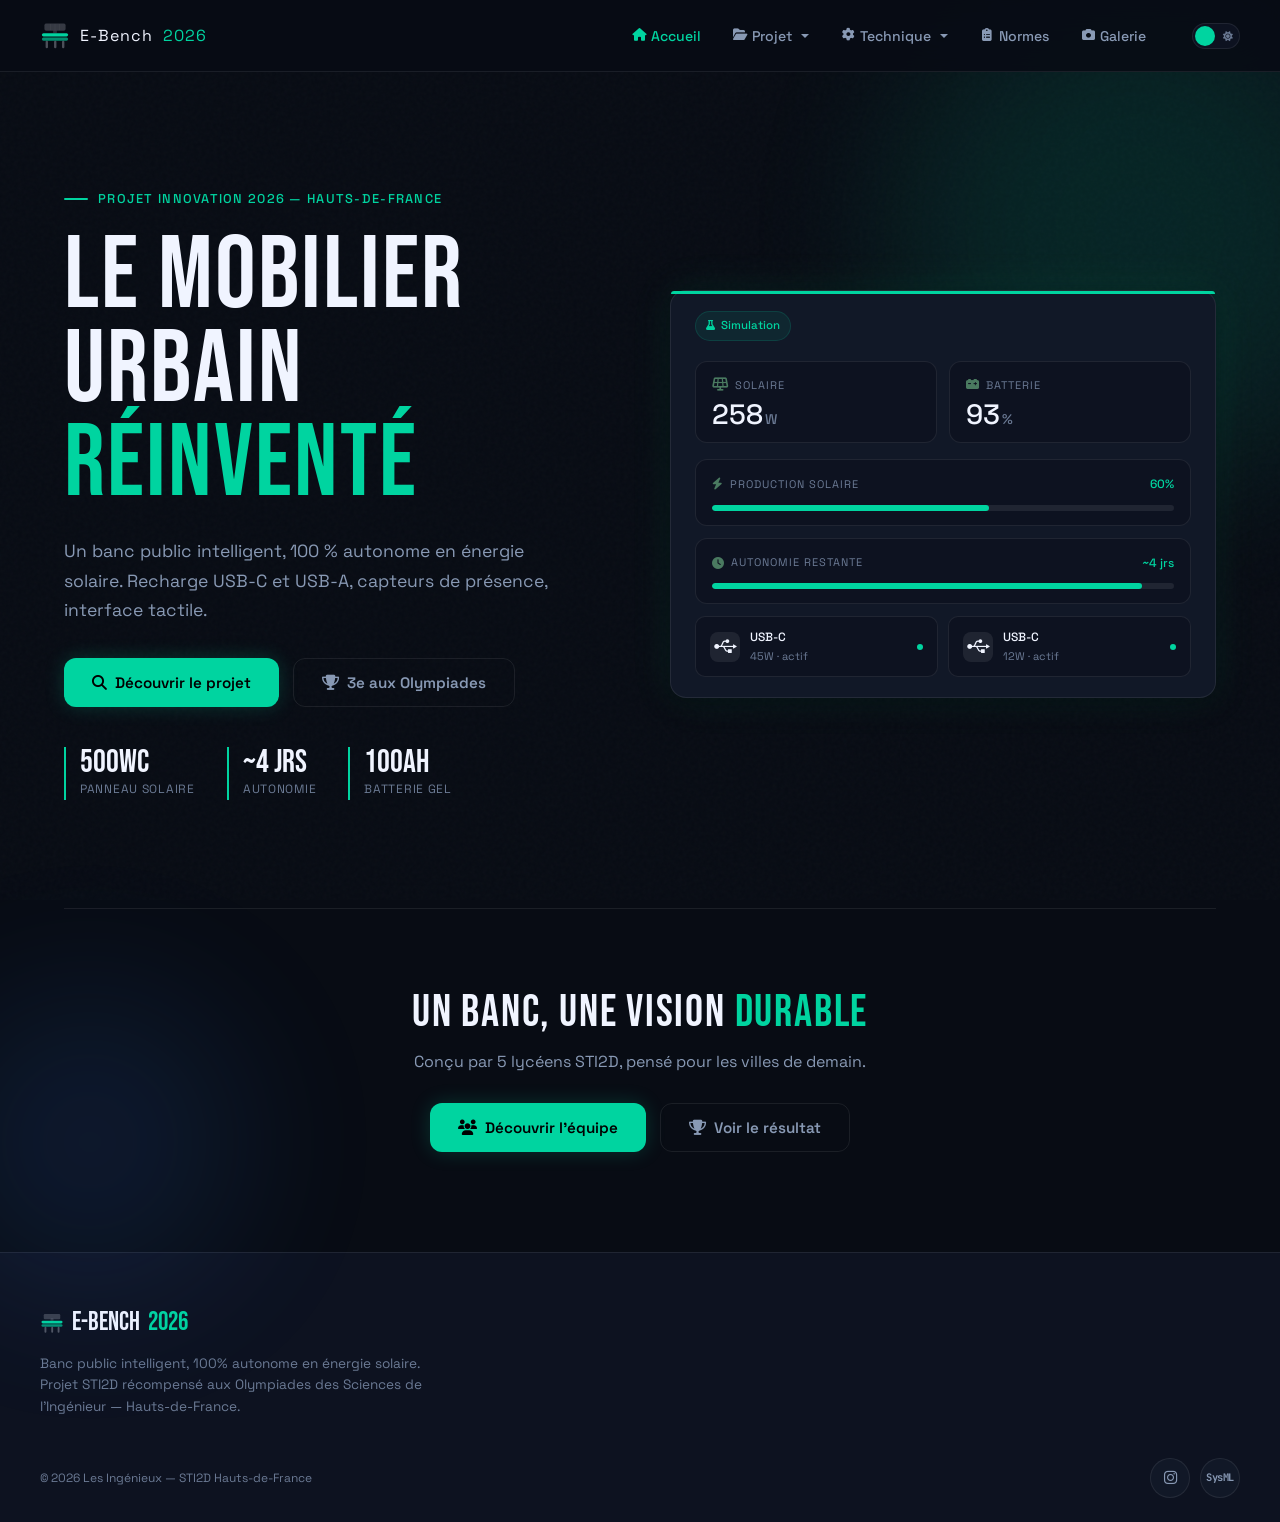
==== commit 2ef94b01: "Oral" ====
--- a/index.html
+++ b/index.html
@@ -767,7 +767,7 @@
                 <i class="fa-brands fa-usb" style="font-size:18px"></i>
               </div>
               <div class="eb-usb-info">
-                <div class="eb-usb-name">USB-A</div>
+                <div class="eb-usb-name">USB-C</div>
                 <div class="eb-usb-sub">12W · actif</div>
               </div>
               <div class="eb-usb-active"></div>
@@ -874,9 +874,7 @@
       <h2 class="section-title">Limites du Prototype & <span style="color:var(--primary)">Vision V2</span></h2>
       <p style="color:var(--text-sub);margin-bottom:8px">Transparence sur les contraintes actuelles et les pistes d'amélioration.</p>
       <div class="limits-grid">
-        <div class="limit-card"><div class="lc-icon"><i class="fa-solid fa-microchip" aria-hidden="true"></i></div><h4>Raspberry Pi 3B</h4><div class="limit-item limit-warn"><i class="fa-solid fa-triangle-exclamation" aria-hidden="true"></i><span>Limite : Énergivore (~5W continu), surdimensionné pour la tâche</span></div><div class="limit-item limit-ok"><i class="fa-solid fa-circle-check" aria-hidden="true"></i><span>V2 : Pi Zero 2W (~0.5-1W), autonomie ×5</span></div></div>
         <div class="limit-card"><div class="lc-icon"><i class="fa-solid fa-battery-half" aria-hidden="true"></i></div><h4>Batterie GEL 100Ah</h4><div class="limit-item limit-warn"><i class="fa-solid fa-triangle-exclamation" aria-hidden="true"></i><span>Limite : ~500 cycles à 50% DOD (~2 ans usage intensif sans soleil, 5-7 ans en usage typique avec production solaire)</span></div><div class="limit-item limit-ok"><i class="fa-solid fa-circle-check" aria-hidden="true"></i><span>V2 : LiFePO4 (3000+ cycles, -20°C à +60°C)</span></div></div>
-        <div class="limit-card"><div class="lc-icon"><i class="fa-solid fa-tower-cell" aria-hidden="true"></i></div><h4>Aucune connexion réseau</h4><div class="limit-item limit-warn"><i class="fa-solid fa-triangle-exclamation" aria-hidden="true"></i><span>Limite : Affichage local seulement, pas de monitoring à distance</span></div><div class="limit-item limit-ok"><i class="fa-solid fa-circle-check" aria-hidden="true"></i><span>V2 : Module 4G + dashboard web distant</span></div></div>
         <div class="limit-card"><div class="lc-icon"><i class="fa-solid fa-snowflake" aria-hidden="true"></i></div><h4>Bilan hivernal</h4><div class="limit-item limit-warn"><i class="fa-solid fa-triangle-exclamation" aria-hidden="true"></i><span>Limite : Production &lt; consommation dans la Somme en janvier</span></div><div class="limit-item limit-ok"><i class="fa-solid fa-circle-check" aria-hidden="true"></i><span>V2 : Délestage automatique + veille profonde</span></div></div>
       </div>
     </div>
@@ -891,6 +889,9 @@
     <div class="section-tag reveal"><i class="fa-solid fa-bolt" aria-hidden="true"></i> Stack Technique</div>
     <h2 class="section-title reveal">3 Piliers, 1 <span style="color:var(--primary)">Vision</span></h2>
     <p class="section-sub reveal">Chaque composant a été sélectionné pour sa fiabilité et sa durabilité. Système 100&nbsp;% autonome, fonctionnel sans aucune connexion réseau.</p>
+    <div class="reveal" style="margin-bottom:28px;">
+      <button onclick="document.getElementById('budget-modal').style.display='flex'" class="btn btn-primary" style="gap:8px;"><i class="fa-solid fa-coins" aria-hidden="true"></i> Voir le Budget du Projet</button>
+    </div>
     <div class="features-grid">
       <div class="feature-card fc-green reveal"><div class="fc-header"><i class="fa-solid fa-plug" aria-hidden="true"></i></div><div class="fc-title">Recharge & Usage</div><div class="spec-item"><span class="spec-dot dot-green"></span>2× USB-C + 2× USB-A</div><div class="spec-item"><span class="spec-dot dot-green"></span>Alimentation 100% solaire locale</div></div>
       <div class="feature-card fc-blue reveal reveal-delay-1"><div class="fc-header"><i class="fa-solid fa-solar-panel" aria-hidden="true"></i></div><div class="fc-title">Énergie Durable</div><div class="spec-item"><span class="spec-dot dot-blue"></span>1× Panneau 500Wc monocristallin</div><div class="spec-item"><span class="spec-dot dot-blue"></span>Batterie GEL 100Ah 12V</div><div class="spec-item"><span class="spec-dot dot-blue"></span>Contrôleur MPPT Victron 150|35</div><div class="spec-item"><span class="spec-dot dot-blue"></span>~4 jours autonomie (veille) / ~1.2j usage réel</div></div>
@@ -1005,7 +1006,7 @@
           <line x1="390" y1="90" x2="390" y2="160" stroke="#3B82F6" stroke-width="2.5"/>
           <text x="405" y="108" fill="#3B82F6" font-size="7" font-family="JetBrains Mono,monospace">PV−</text>
           <rect x="275" y="120" width="30" height="18" rx="4" fill="#2a1515" stroke="#EF4444" stroke-width="1"/>
-          <text x="290" y="133" text-anchor="middle" fill="#FCA5A5" font-size="7" font-family="JetBrains Mono,monospace" font-weight="500">F1 15A</text>
+          <text x="290" y="133" text-anchor="middle" fill="#FCA5A5" font-size="7" font-family="JetBrains Mono,monospace" font-weight="500">F1 20A</text>
           <line x1="290" y1="138" x2="290" y2="160" stroke="#EF4444" stroke-width="2.5"/>
           <text x="330" y="154" fill="#6B7A94" font-size="7" font-family="JetBrains Mono,monospace" font-style="italic">4mm²</text>
           <rect x="200" y="160" width="280" height="70" rx="10" fill="#0f1d32" stroke="#3B82F6" stroke-width="1.5"/>
@@ -1056,9 +1057,9 @@
           <line x1="130" y1="650" x2="60" y2="650" stroke="#00D4A0" stroke-width="1.5"/>
           <line x1="60" y1="650" x2="60" y2="700" stroke="#00D4A0" stroke-width="1.5"/>
           <text x="90" y="642" fill="#00D4A0" font-size="7" font-family="JetBrains Mono,monospace">GPIO 17</text>
-          <line x1="130" y1="660" x2="70" y2="660" stroke="#F59E0B" stroke-width="1" stroke-dasharray="3 2"/>
-          <line x1="70" y1="660" x2="70" y2="700" stroke="#F59E0B" stroke-width="1" stroke-dasharray="3 2"/>
-          <text x="90" y="672" fill="#F59E0B" font-size="7" font-family="JetBrains Mono,monospace">3.3V</text>
+          <line x1="130" y1="660" x2="70" y2="660" stroke="#F59E0B" stroke-width="1.5"/>
+          <line x1="70" y1="660" x2="70" y2="700" stroke="#F59E0B" stroke-width="1.5"/>
+          <text x="90" y="672" fill="#F59E0B" font-size="7" font-family="JetBrains Mono,monospace">5V</text>
           <rect x="20" y="700" width="110" height="45" rx="8" fill="#1a2744" stroke="#00D4A0" stroke-width="1.2"/>
           <text x="75" y="722" text-anchor="middle" fill="#00D4A0" font-size="9" font-family="Bebas Neue,cursive">PIR HC-SR501</text>
           <text x="75" y="738" text-anchor="middle" fill="#6EE7B7" font-size="7" font-family="JetBrains Mono,monospace">Détection 7m · 120°</text>
@@ -1069,14 +1070,14 @@
           <line x1="510" y1="460" x2="510" y2="530" stroke="#3B82F6" stroke-width="2"/>
           <text x="525" y="516" fill="#6B7A94" font-size="7" font-family="JetBrains Mono,monospace" font-style="italic">1.5mm²</text>
           <rect x="420" y="530" width="140" height="50" rx="8" fill="#0a2a1a" stroke="#00D4A0" stroke-width="1.2"/>
-          <text x="490" y="555" text-anchor="middle" fill="#00D4A0" font-size="10" font-family="Bebas Neue,cursive">MODULE USB</text>
-          <text x="490" y="572" text-anchor="middle" fill="#6EE7B7" font-size="8" font-family="JetBrains Mono,monospace">USB-C + USB-A</text>
+          <text x="490" y="555" text-anchor="middle" fill="#00D4A0" font-size="10" font-family="Bebas Neue,cursive">MODULE USB-C PD</text>
+          <text x="490" y="572" text-anchor="middle" fill="#6EE7B7" font-size="8" font-family="JetBrains Mono,monospace">2× USB-C 45W</text>
           <line x1="460" y1="580" x2="460" y2="620" stroke="#00D4A0" stroke-width="2"/>
           <line x1="520" y1="580" x2="520" y2="620" stroke="#00D4A0" stroke-width="2"/>
           <rect x="435" y="620" width="50" height="35" rx="6" fill="#1a2744" stroke="#00D4A0" stroke-width="1"/>
           <text x="460" y="641" text-anchor="middle" fill="#00D4A0" font-size="8" font-family="JetBrains Mono,monospace" font-weight="500">USB-C</text>
           <rect x="495" y="620" width="50" height="35" rx="6" fill="#1a2744" stroke="#00D4A0" stroke-width="1"/>
-          <text x="520" y="641" text-anchor="middle" fill="#00D4A0" font-size="8" font-family="JetBrains Mono,monospace" font-weight="500">USB-A</text>
+          <text x="520" y="641" text-anchor="middle" fill="#00D4A0" font-size="8" font-family="JetBrains Mono,monospace" font-weight="500">USB-C</text>
           <rect x="40" y="780" width="600" height="65" rx="10" fill="#0D1220" stroke="#1a2744" stroke-width="1"/>
           <text x="340" y="802" text-anchor="middle" fill="#8899B4" font-size="10" font-family="Bebas Neue,cursive">LÉGENDE</text>
           <line x1="70" y1="822" x2="100" y2="822" stroke="#EF4444" stroke-width="3"/><text x="110" y="826" fill="#8899B4" font-size="8" font-family="JetBrains Mono,monospace">+12V DC</text>
@@ -1187,250 +1188,284 @@
   <div class="container"><div class="section">
     <div class="section-tag reveal"><i class="fa-solid fa-calendar-days" aria-hidden="true"></i> Planning du Projet</div>
     <h2 class="section-title reveal">Planning du Projet</h2>
-    <p class="section-sub reveal">Projet IDD/SIN — Du 3 mars au 6 mai 2025. Vacances Zone B : 11 avril → 27 avril. Compte rendu : 5 mai 2025. Grand oral : 6 mai 2025.</p>
-
-    <!-- Résumé visuel -->
+    <p class="section-sub reveal">Projet IDD/SIN — Du 3 mars au 7 mai 2026. Vacances Zone B : 5 avril → 22 avril. Dossier technique : 5 mai. Grand oral : 6 mai 2026.</p>
+
+    <!-- Stats bar -->
     <div class="planning-intro reveal">
       <div class="planning-summary">
-        <div class="planning-stat">
-          <i class="fa-solid fa-calendar-week" style="color:var(--primary)"></i>
-          <div>
-            <div class="planning-stat-value">3 mars → 6 mai</div>
-            <div class="planning-stat-label">Période (9 semaines)</div>
-          </div>
+        <div class="planning-stat"><i class="fa-solid fa-calendar-week" style="color:var(--primary)"></i><div><div class="planning-stat-value">3 mars → 6 mai</div><div class="planning-stat-label">Période (9 semaines)</div></div></div>
+        <div class="planning-stat"><i class="fa-solid fa-bullseye" style="color:var(--blue)"></i><div><div class="planning-stat-value">50h</div><div class="planning-stat-label">Objectif / personne</div></div></div>
+        <div class="planning-stat"><i class="fa-solid fa-users" style="color:var(--amber)"></i><div><div class="planning-stat-value">5</div><div class="planning-stat-label">Membres</div></div></div>
+        <div class="planning-stat"><i class="fa-solid fa-flag-checkered" style="color:var(--red)"></i><div><div class="planning-stat-value">6 mai</div><div class="planning-stat-label">Grand oral</div></div></div>
+      </div>
+    </div>
+
+    <!-- GANTT INTERACTIF -->
+    <div class="reveal" style="margin-bottom:36px">
+      <div style="display:flex;justify-content:space-between;align-items:center;flex-wrap:wrap;gap:12px;margin-bottom:16px;">
+        <h3 style="font-family:'Bebas Neue',cursive;font-size:1.5rem;color:var(--text);margin:0;">Diagramme de Gantt</h3>
+        <div style="display:flex;gap:8px;flex-wrap:wrap;" id="gantt-filters">
+          <button onclick="ganttFilter('all')" class="g-filter-btn g-active" data-f="all">Tous</button>
+          <button onclick="ganttFilter('axel')" class="g-filter-btn" data-f="axel" style="--fc:#2980b9">Axel</button>
+          <button onclick="ganttFilter('kenzo')" class="g-filter-btn" data-f="kenzo" style="--fc:#27ae60">Kenzo</button>
+          <button onclick="ganttFilter('yohan')" class="g-filter-btn" data-f="yohan" style="--fc:#f1c40f">Yohan</button>
+          <button onclick="ganttFilter('lorenzo')" class="g-filter-btn" data-f="lorenzo" style="--fc:#e67e22">Lorenzo</button>
+          <button onclick="ganttFilter('matheo')" class="g-filter-btn" data-f="matheo" style="--fc:#c0392b">Mathéo</button>
         </div>
-        <div class="planning-stat">
-          <i class="fa-solid fa-bullseye" style="color:var(--blue)"></i>
-          <div>
-            <div class="planning-stat-value">50h</div>
-            <div class="planning-stat-label">Objectif réel (ajusté)</div>
-          </div>
-        </div>
-        <div class="planning-stat">
-          <i class="fa-solid fa-clock" style="color:var(--amber)"></i>
-          <div>
-            <div class="planning-stat-value">~50h</div>
-            <div class="planning-stat-label">Temps réel / personne</div>
-          </div>
-        </div>
-        <div class="planning-stat">
-          <i class="fa-solid fa-flag-checkered" style="color:var(--red)"></i>
-          <div>
-            <div class="planning-stat-value">6 mai</div>
-            <div class="planning-stat-label">Grand oral</div>
-          </div>
-        </div>
-      </div>
-    </div>
-
-    <!-- Jalons clés -->
-    <div class="reveal" style="margin-bottom:40px">
-      <h3 style="font-family:'Bebas Neue',cursive;font-size:1.5rem;margin-bottom:16px;color:var(--text)">Jalons du projet</h3>
-      <div class="milestones-row">
-        <div class="milestone-card">
-          <div class="milestone-date">3 mars</div>
-          <div class="milestone-label">Lancement du projet</div>
-        </div>
-        <div class="milestone-card" style="background:rgba(127,140,141,.08)">
-          <div class="milestone-date" style="color:var(--text-muted)">11 avr. → 27 avr.</div>
-          <div class="milestone-label">Vacances Zone B</div>
-        </div>
-        <div class="milestone-card" style="background:rgba(0,212,160,.06)">
-          <div class="milestone-date" style="color:var(--primary)">1 mai</div>
-          <div class="milestone-label">Prototype validé</div>
-        </div>
-        <div class="milestone-card" style="background:rgba(59,130,246,.06)">
-          <div class="milestone-date" style="color:var(--blue)">5 mai</div>
-          <div class="milestone-label">Compte rendu</div>
-        </div>
-        <div class="milestone-card" style="background:rgba(239,68,68,.06)">
-          <div class="milestone-date" style="color:var(--red)">6 mai</div>
-          <div class="milestone-label">Grand oral</div>
-        </div>
-      </div>
-    </div>
-
-    <!-- ═══ TABLEAU RÉCAPITULATIF ═══ -->
-    <div class="reveal" style="margin-bottom:40px">
-      <h3 style="font-family:'Bebas Neue',cursive;font-size:1.5rem;margin-bottom:16px;color:var(--text)">Tableau récapitulatif par phase</h3>
-      <div style="overflow-x:auto;border-radius:12px;border:1px solid var(--border)">
-        <table class="planning-table">
-          <thead>
-            <tr>
-              <th style="min-width:120px">Membre</th>
-              <th>Recherche</th>
-              <th>Conception</th>
-              <th>Développement</th>
-              <th>Réalisation</th>
-              <th>Présentation</th>
-              <th style="min-width:60px">Total</th>
-            </tr>
-          </thead>
-          <tbody>
-            <!-- AXEL -->
-            <tr>
-              <td style="font-weight:600;color:#2980b9">Axel</td>
-              <td>5h<br><small style="color:var(--text-muted)">3 mars → 28 mars</small></td>
-              <td>8h<br><small style="color:var(--text-muted)">28 mars → 4 avr.</small></td>
-              <td>20h<br><small style="color:var(--text-muted)">3 mars → 4 mai</small></td>
-              <td>12h<br><small style="color:var(--text-muted)">26 mars → 4 mai</small></td>
-              <td>5h<br><small style="color:var(--text-muted)">5 → 6 mai</small></td>
-              <td style="font-family:'Bebas Neue',cursive;font-size:1.3rem;color:var(--primary)">50h</td>
-            </tr>
-            <!-- KENZO -->
-            <tr>
-              <td style="font-weight:600;color:#27ae60">Kenzo</td>
-              <td>5h<br><small style="color:var(--text-muted)">3 mars → 28 mars</small></td>
-              <td>13h<br><small style="color:var(--text-muted)">3 mars → 4 avr.</small></td>
-              <td>5h<br><small style="color:var(--text-muted)">25 mars → 4 mai</small></td>
-              <td>15h<br><small style="color:var(--text-muted)">26 mars → 4 mai</small></td>
-              <td>12h<br><small style="color:var(--text-muted)">2 avr. → 6 mai</small></td>
-              <td style="font-family:'Bebas Neue',cursive;font-size:1.3rem;color:var(--primary)">50h</td>
-            </tr>
-            <!-- YOHAN -->
-            <tr>
-              <td style="font-weight:600;color:#f1c40f">Yohan</td>
-              <td>4h<br><small style="color:var(--text-muted)">3 mars → 28 mars</small></td>
-              <td>15h<br><small style="color:var(--text-muted)">3 mars → 4 avr.</small></td>
-              <td>16h<br><small style="color:var(--text-muted)">31 mars → 4 mai</small></td>
-              <td>11h<br><small style="color:var(--text-muted)">26 mars → 4 mai</small></td>
-              <td>4h<br><small style="color:var(--text-muted)">5 → 6 mai</small></td>
-              <td style="font-family:'Bebas Neue',cursive;font-size:1.3rem;color:var(--primary)">50h</td>
-            </tr>
-            <!-- LORENZO -->
-            <tr>
-              <td style="font-weight:600;color:#e67e22">Lorenzo</td>
-              <td>5h<br><small style="color:var(--text-muted)">3 mars → 28 mars</small></td>
-              <td>18h<br><small style="color:var(--text-muted)">3 mars → 7 avr.</small></td>
-              <td>4h<br><small style="color:var(--text-muted)">1 → 4 mai</small></td>
-              <td>15h<br><small style="color:var(--text-muted)">2 avr. → 4 mai</small></td>
-              <td>8h<br><small style="color:var(--text-muted)">1 → 6 mai</small></td>
-              <td style="font-family:'Bebas Neue',cursive;font-size:1.3rem;color:var(--primary)">50h</td>
-            </tr>
-            <!-- MATHÉO -->
-            <tr>
-              <td style="font-weight:600;color:#c0392b">Mathéo</td>
-              <td>5h<br><small style="color:var(--text-muted)">3 mars → 18 mars</small></td>
-              <td>12h<br><small style="color:var(--text-muted)">12 mars → 2 avr.</small></td>
-              <td>4h<br><small style="color:var(--text-muted)">1 → 4 mai</small></td>
-              <td>20h<br><small style="color:var(--text-muted)">2 avr. → 4 mai</small></td>
-              <td>9h<br><small style="color:var(--text-muted)">2 avr. → 6 mai</small></td>
-              <td style="font-family:'Bebas Neue',cursive;font-size:1.3rem;color:var(--primary)">50h</td>
-            </tr>
-            <!-- TOTAUX -->
-            <tr style="background:var(--bg-2);font-weight:700">
-              <td style="color:var(--text)">TOTAL / Phase</td>
-              <td>24h</td>
-              <td>66h</td>
-              <td>49h</td>
-              <td>73h</td>
-              <td>38h</td>
-              <td style="font-family:'Bebas Neue',cursive;font-size:1.3rem;color:var(--amber)">250h</td>
-            </tr>
-          </tbody>
-        </table>
-      </div>
-    </div>
-
-    <!-- ═══ TABLEAU DÉTAILLÉ PAR SEMAINE ═══ -->
-    <div class="reveal" style="margin-bottom:40px">
-      <h3 style="font-family:'Bebas Neue',cursive;font-size:1.5rem;margin-bottom:16px;color:var(--text)">Planning semaine par semaine</h3>
-      <div style="overflow-x:auto;border-radius:12px;border:1px solid var(--border)">
-        <table class="planning-table">
-          <thead>
-            <tr>
-              <th style="min-width:100px">Semaine</th>
-              <th>Période</th>
-              <th>Thème</th>
-              <th>Axel</th>
-              <th>Kenzo</th>
-              <th>Yohan</th>
-              <th>Lorenzo</th>
-              <th>Mathéo</th>
-            </tr>
-          </thead>
-          <tbody>
-            <tr>
-              <td style="font-weight:600">S1–S2</td>
-              <td>3 → 14 mars</td>
-              <td><span style="color:var(--primary)">Recherche</span></td>
-              <td>Brainstorm, Benchmark</td>
-              <td>Brainstorm, Benchmark, Croquis</td>
-              <td>Brainstorm, Benchmark, Croquis</td>
-              <td>Brainstorm, Benchmark, Normes</td>
-              <td>Brainstorm, Benchmark, Normes</td>
-            </tr>
-            <tr>
-              <td style="font-weight:600">S3–S4</td>
-              <td>17 → 28 mars</td>
-              <td><span style="color:var(--blue)">Conception</span></td>
-              <td>Veille, Calculs, Schémas</td>
-              <td>Veille, Recherche comp., 3D</td>
-              <td>Veille, 3D, Recherche comp.</td>
-              <td>Veille, 3D, Schémas, Recherche</td>
-              <td>Recherche comp., Schémas, 3D</td>
-            </tr>
-            <tr>
-              <td style="font-weight:600">S5–S6</td>
-              <td>31 mars → 10 avr.</td>
-              <td><span style="color:var(--blue)">Conception → Dev</span></td>
-              <td>Schémas, Intégration, Python</td>
-              <td>3D, Intégration, Config sys.</td>
-              <td>Python, Intégration</td>
-              <td>3D, Config sys., Intégration</td>
-              <td>Schémas, Intégration, Config sys.</td>
-            </tr>
-            <tr style="background:rgba(127,140,141,.04)">
-              <td style="font-weight:600;color:var(--text-muted)">S7–S8</td>
-              <td style="color:var(--text-muted)">11 → 27 avr.</td>
-              <td style="color:var(--text-muted)"><i class="fa-solid fa-umbrella-beach" style="margin-right:4px"></i> Vacances Zone B</td>
-              <td colspan="5" style="text-align:center;color:var(--text-muted);font-style:italic">Pause — Vacances scolaires</td>
-            </tr>
-            <tr>
-              <td style="font-weight:600">S9</td>
-              <td>28 → 30 avr.</td>
-              <td><span style="color:var(--amber)">Développement</span></td>
-              <td>Python (suite), Achat comp.</td>
-              <td>Instagram, Config sys.</td>
-              <td>Python (suite)</td>
-              <td>Achat comp., Construction</td>
-              <td>Construction, Instagram</td>
-            </tr>
-            <tr>
-              <td style="font-weight:600">S10</td>
-              <td>1 → 4 mai</td>
-              <td><span style="color:var(--amber)">Finalisation</span></td>
-              <td>Tests API, Interface, Intégration, Install.</td>
-              <td>Tests, Intégration, Install., Photos</td>
-              <td>Tests API, Interface, Intégration</td>
-              <td>Tests API, Intégration, Install., Photos</td>
-              <td>Intégration élec., Install., Tests</td>
-            </tr>
-            <tr>
-              <td style="font-weight:600">S11</td>
-              <td>5 → 6 mai</td>
-              <td><span style="color:var(--red)"><i class="fa-solid fa-file-lines" style="margin-right:4px"></i> CR + Oral</span></td>
-              <td>CR (5), Oral (6)</td>
-              <td>CR (5), Oral (6)</td>
-              <td>CR (5), Oral (6)</td>
-              <td>CR (5), Oral (6)</td>
-              <td>CR (5), Oral (6)</td>
-            </tr>
-          </tbody>
-        </table>
-      </div>
-    </div>
-
-    <!-- Note de fin -->
-    <div class="planning-note reveal" style="margin-top:32px;padding:16px 20px;background:var(--primary-06);border:1px solid var(--primary-12);border-radius:10px;color:var(--text-sub);font-size:.82rem;line-height:1.6">
-      <i class="fa-solid fa-circle-info" style="color:var(--primary);margin-right:8px"></i>
-      <strong>Total : 50h par personne</strong> (objectif initial 72h, réduit en raison des dates butoires OSI et vacances Zone B : 11 avr. → 27 avr.). Chaque membre participe au brainstorming collectif (2h). Les tâches sont organisées par phase : Recherche, Conception, Développement, Réalisation, Présentation.
-      <br><br>
-      <strong>Optimisations appliquées :</strong> Les plages de travail traversant les vacances ont été segmentées. Les tâches de finalisation (intégration, tests) sont décalées au 1-4 mai. Le compte rendu est finalisé le 5 mai, le grand oral le 6 mai. La communication Instagram est répartie : Kenzo (28-30 avr.) et Mathéo (1-4 mai). Les achats composants sont échelonnés pour éviter les doublons.
+      </div>
+      <div id="gantt-wrap" style="overflow-x:auto;border:1px solid var(--border);border-radius:12px;background:var(--bg-card);">
+        <div id="gantt-chart" style="min-width:900px;font-size:.78rem;"></div>
+      </div>
+      <div id="gantt-tooltip" style="display:none;position:fixed;background:var(--bg-2);border:1px solid var(--border);border-radius:8px;padding:10px 14px;font-size:.78rem;z-index:9999;pointer-events:none;max-width:260px;box-shadow:0 4px 20px rgba(0,0,0,.4)"></div>
+    </div>
+
+    <!-- LÉGENDE COULEURS -->
+    <div class="reveal" style="margin-bottom:32px;display:flex;flex-wrap:wrap;gap:10px;align-items:center;">
+      <span style="font-size:.72rem;color:var(--text-muted);margin-right:4px;">PHASES :</span>
+      <span class="g-legend" style="background:#1abc9c22;border-color:#1abc9c;color:#1abc9c">Recherche</span>
+      <span class="g-legend" style="background:#3498db22;border-color:#3498db;color:#3498db">Conception</span>
+      <span class="g-legend" style="background:#9b59b622;border-color:#9b59b6;color:#9b59b6">Développement</span>
+      <span class="g-legend" style="background:#e67e2222;border-color:#e67e22;color:#e67e22">Réalisation</span>
+      <span class="g-legend" style="background:#e74c3c22;border-color:#e74c3c;color:#e74c3c">Communication</span>
+      <span class="g-legend" style="background:#7f8c8d22;border-color:#7f8c8d;color:#7f8c8d">Vacances</span>
+      <span class="g-legend" style="background:var(--primary-10);border-color:var(--primary);color:var(--primary)">◆ Jalons</span>
+    </div>
+
+    <!-- CAPTURE GANTTPROJECT -->
+    <div class="reveal" style="margin-bottom:8px;">
+      <h3 style="font-family:'Bebas Neue',cursive;font-size:1.5rem;color:var(--text);margin-bottom:12px;">Fichier GanttProject Original</h3>
+      <div style="border:1px solid var(--border);border-radius:12px;overflow:hidden;background:var(--bg-card);">
+        <img src="assets/img/gantt-capture.png" alt="Capture du diagramme GanttProject — Projet IDD/SIN 2026" style="width:100%;display:block;max-height:500px;object-fit:contain;background:#1a1a2e;" loading="lazy">
+      </div>
+      <p style="font-size:.75rem;color:var(--text-muted);margin-top:8px;text-align:center;"><i class="fa-solid fa-file-export" style="margin-right:6px"></i>Source : <code>projet_IDD_SIN_zoneB_v9.gan</code> — GanttProject 3.3</p>
     </div>
 
   </div></div>
 </section>
+
+<style>
+.g-filter-btn{padding:5px 14px;border-radius:20px;border:1px solid var(--fc,var(--border));background:transparent;color:var(--fc,var(--text-sub));font-size:.73rem;font-weight:600;cursor:pointer;transition:.2s}
+.g-filter-btn.g-active{background:var(--fc,var(--primary));color:#fff;border-color:var(--fc,var(--primary))}
+.g-filter-btn[data-f="all"].g-active{background:var(--primary);color:#000;border-color:var(--primary)}
+.g-legend{padding:3px 10px;border-radius:20px;border:1px solid;font-size:.7rem;font-weight:600}
+.gantt-row{display:flex;align-items:center;border-bottom:1px solid var(--border);min-height:28px}
+.gantt-row:hover{background:rgba(255,255,255,.02)}
+.gantt-row.g-group{background:var(--bg-2);font-weight:700;min-height:32px}
+.gantt-label{flex:0 0 210px;padding:4px 10px;font-size:.73rem;white-space:nowrap;overflow:hidden;text-overflow:ellipsis;border-right:1px solid var(--border)}
+.gantt-bars{flex:1;position:relative;height:28px}
+.gantt-row.g-group .gantt-bars{height:32px}
+.gantt-bar{position:absolute;top:50%;transform:translateY(-50%);height:14px;border-radius:4px;cursor:pointer;transition:filter .15s,opacity .15s}
+.gantt-bar:hover{filter:brightness(1.3)}
+.gantt-milestone{position:absolute;top:50%;transform:translateY(-50%) rotate(45deg);width:12px;height:12px;cursor:pointer}
+.gantt-header{display:flex;align-items:stretch;border-bottom:2px solid var(--border);background:var(--bg-2)}
+.gantt-header-label{flex:0 0 210px;padding:6px 10px;font-size:.7rem;font-weight:700;color:var(--text-sub);text-transform:uppercase;letter-spacing:.06em;border-right:1px solid var(--border)}
+.gantt-header-cols{flex:1;display:flex;position:relative;}
+.gantt-week-col{flex:1;text-align:center;padding:6px 2px;font-size:.65rem;color:var(--text-muted);border-right:1px solid var(--border);white-space:nowrap}
+.gantt-week-col:last-child{border-right:none}
+.gantt-vacation{position:absolute;top:0;bottom:0;background:rgba(127,140,141,.1);border-left:1px dashed #7f8c8d66;border-right:1px dashed #7f8c8d66;pointer-events:none}
+</style>
+
+<script>
+(function(){
+  var PROJECT_START = new Date('2026-03-03');
+  var PROJECT_END   = new Date('2026-05-07');
+  var TOTAL_DAYS = Math.round((PROJECT_END - PROJECT_START)/86400000);
+
+  // All tasks from .gan
+  var GROUPS = [
+    {id:'jalons', label:'📅 Jalons', color:'#2c3e50', member:'all', children:[
+      {label:'🚀 Lancement', start:'2026-03-03', dur:0, color:'#00D4A0', milestone:true, member:'all'},
+      {label:'✅ Prototype validé', start:'2026-05-02', dur:0, color:'#27ae60', milestone:true, member:'all'},
+      {label:'📄 Dossier technique rendu', start:'2026-05-05', dur:0, color:'#c0392b', milestone:true, member:'all'},
+      {label:'🏁 GRAND ORAL', start:'2026-05-06', dur:0, color:'#c0392b', milestone:true, member:'all'},
+    ]},
+    {id:'collectif', label:'👥 Collectif', color:'#95a5a6', member:'all', children:[
+      {label:'Brainstorming collectif', start:'2026-03-03', dur:2, color:'#1abc9c', member:'all'},
+    ]},
+    {id:'axel', label:'🔵 AXEL', color:'#2980b9', member:'axel', children:[
+      {label:'[RECH] Benchmark ★', start:'2026-03-03', dur:5, color:'#1abc9c', member:'axel'},
+      {label:'[RECH] Veille technologique', start:'2026-03-07', dur:6, color:'#1abc9c', member:'axel'},
+      {label:'[CONC] Calculs structure ★', start:'2026-03-14', dur:2, color:'#3498db', member:'axel'},
+      {label:'[CONC] Schémas élec. (part.)', start:'2026-03-18', dur:3, color:'#3498db', member:'axel'},
+      {label:'[CONC] Intégration CAO ★', start:'2026-03-21', dur:4, color:'#3498db', member:'axel'},
+      {label:'[CONC] Design interface ★', start:'2026-03-27', dur:3, color:'#3498db', member:'axel'},
+      {label:'[DEV] Prog. Python ★', start:'2026-04-01', dur:7, color:'#9b59b6', member:'axel'},
+      {label:'[DEV] Tests API ★', start:'2026-04-30', dur:2, color:'#9b59b6', member:'axel'},
+      {label:'[DEV] Interface écran ★', start:'2026-05-01', dur:2, color:'#9b59b6', member:'axel'},
+    ]},
+    {id:'kenzo', label:'🟢 KENZO', color:'#27ae60', member:'kenzo', children:[
+      {label:'[CONC] Croquis / Design ★', start:'2026-03-03', dur:4, color:'#3498db', member:'kenzo'},
+      {label:'[CONC] Recherche composants ★', start:'2026-03-07', dur:6, color:'#3498db', member:'kenzo'},
+      {label:'[DEV] Tests API (part.)', start:'2026-03-17', dur:2, color:'#9b59b6', member:'kenzo'},
+      {label:'[DEV] Config système OS ★', start:'2026-03-19', dur:4, color:'#9b59b6', member:'kenzo'},
+      {label:'[RÉAL] Achat composants (part.)', start:'2026-03-25', dur:2, color:'#e67e22', member:'kenzo'},
+      {label:'[COM] Instagram ★', start:'2026-03-27', dur:7, color:'#e74c3c', member:'kenzo'},
+      {label:'[COM] Photos / Vidéos ★', start:'2026-04-30', dur:3, color:'#e74c3c', member:'kenzo'},
+      {label:'[COM] Documentation dossier ★', start:'2026-05-02', dur:2, color:'#e74c3c', member:'kenzo'},
+      {label:'[ORAL] Préparation oral ★', start:'2026-05-06', dur:1, color:'#e74c3c', member:'kenzo'},
+    ]},
+    {id:'yohan', label:'🟡 YOHAN', color:'#f1c40f', member:'yohan', children:[
+      {label:'[CONC] Modélisation 3D CAO ★', start:'2026-03-03', dur:11, color:'#3498db', member:'yohan'},
+      {label:'[DEV] Programmation Python', start:'2026-03-18', dur:11, color:'#9b59b6', member:'yohan'},
+      {label:'[RÉAL] Construction bois (part.)', start:'2026-04-01', dur:5, color:'#e67e22', member:'yohan'},
+      {label:'[RÉAL] Intégration élec. (part.)', start:'2026-04-07', dur:4, color:'#e67e22', member:'yohan'},
+      {label:'[DEV] Tests unitaires ★', start:'2026-04-30', dur:5, color:'#9b59b6', member:'yohan'},
+    ]},
+    {id:'lorenzo', label:'🟠 LORENZO', color:'#e67e22', member:'lorenzo', children:[
+      {label:'[RECH] Normes STI2D ★', start:'2026-03-03', dur:5, color:'#1abc9c', member:'lorenzo'},
+      {label:'[CONC] Croquis / Design ★', start:'2026-03-07', dur:11, color:'#3498db', member:'lorenzo'},
+      {label:'[CONC] Schémas élec. (part.)', start:'2026-03-21', dur:2, color:'#3498db', member:'lorenzo'},
+      {label:'[RÉAL] Achat composants ★', start:'2026-03-25', dur:5, color:'#e67e22', member:'lorenzo'},
+      {label:'[RÉAL] Construction bois ★', start:'2026-04-01', dur:8, color:'#e67e22', member:'lorenzo'},
+      {label:'[RÉAL] Installation élec. ★', start:'2026-04-30', dur:5, color:'#e67e22', member:'lorenzo'},
+    ]},
+    {id:'matheo', label:'🔴 MATHÉO', color:'#c0392b', member:'matheo', children:[
+      {label:'[CONC] Schémas électriques ★', start:'2026-03-03', dur:11, color:'#3498db', member:'matheo'},
+      {label:'[CONC] Calculs structure (part.)', start:'2026-03-17', dur:5, color:'#3498db', member:'matheo'},
+      {label:'[CONC] Intégration CAO (part.)', start:'2026-03-21', dur:2, color:'#3498db', member:'matheo'},
+      {label:'[DEV] Config système (part.)', start:'2026-03-25', dur:4, color:'#9b59b6', member:'matheo'},
+      {label:'[RÉAL] Achat composants (part.)', start:'2026-03-28', dur:2, color:'#e67e22', member:'matheo'},
+      {label:'[RÉAL] Construction bois (part.)', start:'2026-04-02', dur:7, color:'#e67e22', member:'matheo'},
+      {label:'[RÉAL] Intégration électrique ★', start:'2026-04-30', dur:3, color:'#e67e22', member:'matheo'},
+      {label:'[RÉAL] Tests intégration ★', start:'2026-05-02', dur:3, color:'#e67e22', member:'matheo'},
+    ]},
+  ];
+
+  // Weeks
+  var weeks = [];
+  var d = new Date(PROJECT_START);
+  while(d <= PROJECT_END){
+    var wstart = new Date(d);
+    var wend = new Date(d); wend.setDate(wend.getDate()+6);
+    var label = wstart.toLocaleDateString('fr-FR',{day:'numeric',month:'short'});
+    weeks.push({start:new Date(wstart), label:label});
+    d.setDate(d.getDate()+7);
+  }
+
+  function dayOff(date){ return (new Date(date) - PROJECT_START)/86400000; }
+  function pct(days){ return (days/TOTAL_DAYS*100).toFixed(3)+'%'; }
+
+  function buildHeader(){
+    var h = document.createElement('div');
+    h.className='gantt-header';
+    var lbl = document.createElement('div');
+    lbl.className='gantt-header-label'; lbl.textContent='Tâche';
+    h.appendChild(lbl);
+    var cols = document.createElement('div');
+    cols.className='gantt-header-cols';
+    // Vacation overlay
+    var vacStart = dayOff('2026-04-05');
+    var vacEnd = dayOff('2026-04-23');
+    var vac = document.createElement('div');
+    vac.className='gantt-vacation';
+    vac.style.left=pct(vacStart); vac.style.width=pct(vacEnd-vacStart);
+    vac.title='Vacances Zone B';
+    cols.appendChild(vac);
+    weeks.forEach(function(w){
+      var c=document.createElement('div');
+      c.className='gantt-week-col';
+      c.textContent=w.label;
+      cols.appendChild(c);
+    });
+    h.appendChild(cols);
+    return h;
+  }
+
+  function buildRow(task, isGroup){
+    var row = document.createElement('div');
+    row.className='gantt-row'+(isGroup?' g-group':'');
+    row.dataset.member = task.member||'all';
+
+    var lbl = document.createElement('div');
+    lbl.className='gantt-label';
+    lbl.textContent=task.label;
+    if(isGroup) lbl.style.color=task.color;
+    row.appendChild(lbl);
+
+    var bars = document.createElement('div');
+    bars.className='gantt-bars';
+
+    // vacation band
+    var vacStart = dayOff('2026-04-05');
+    var vacEnd = dayOff('2026-04-23');
+    var vac = document.createElement('div');
+    vac.style.cssText='position:absolute;top:0;bottom:0;left:'+pct(vacStart)+';width:'+pct(vacEnd-vacStart)+';background:rgba(127,140,141,.07);pointer-events:none';
+    bars.appendChild(vac);
+
+    if(!isGroup){
+      var off = dayOff(task.start);
+      if(task.milestone){
+        var m = document.createElement('div');
+        m.className='gantt-milestone';
+        m.style.left='calc('+pct(off)+' - 6px)';
+        m.style.background=task.color;
+        m.style.borderRadius='2px';
+        m.title=task.label;
+        m.addEventListener('mouseenter', showTip.bind(null, task));
+        m.addEventListener('mouseleave', hideTip);
+        bars.appendChild(m);
+      } else if(task.dur>0){
+        var bar = document.createElement('div');
+        bar.className='gantt-bar';
+        bar.style.left=pct(off);
+        bar.style.width=pct(task.dur);
+        bar.style.background=task.color;
+        bar.style.opacity='.9';
+        bar.addEventListener('mouseenter', showTip.bind(null, task));
+        bar.addEventListener('mouseleave', hideTip);
+        bars.appendChild(bar);
+      }
+    }
+    row.appendChild(bars);
+    return row;
+  }
+
+  var tip = document.getElementById('gantt-tooltip');
+  function showTip(task, e){
+    var sd = new Date(task.start);
+    var ed = new Date(task.start); ed.setDate(ed.getDate()+task.dur);
+    var dstr = task.milestone ? sd.toLocaleDateString('fr-FR',{day:'numeric',month:'long'})
+      : sd.toLocaleDateString('fr-FR',{day:'numeric',month:'short'})+' → '+ed.toLocaleDateString('fr-FR',{day:'numeric',month:'short'});
+    tip.innerHTML='<strong style="color:'+task.color+'">'+task.label+'</strong><br>'
+      +'<span style="color:var(--text-muted);font-size:.7rem">'+dstr+(task.dur?' — '+task.dur+' jour'+(task.dur>1?'s':''):'')+'</span>';
+    tip.style.display='block';
+    moveTip(e);
+  }
+  function moveTip(e){
+    tip.style.left=(e.clientX+14)+'px';
+    tip.style.top=(e.clientY-10)+'px';
+  }
+  function hideTip(){ tip.style.display='none'; }
+  document.addEventListener('mousemove', function(e){
+    if(tip.style.display!=='none') moveTip(e);
+  });
+
+  function render(filter){
+    var chart = document.getElementById('gantt-chart');
+    chart.innerHTML='';
+    chart.appendChild(buildHeader());
+    GROUPS.forEach(function(g){
+      var showGroup = filter==='all' || g.member===filter || g.member==='all';
+      if(!showGroup) return;
+      var gRow = buildRow(g, true);
+      chart.appendChild(gRow);
+      g.children.forEach(function(t){
+        if(filter!=='all' && t.member!=='all' && t.member!==filter) return;
+        chart.appendChild(buildRow(t, false));
+      });
+    });
+  }
+
+  window.ganttFilter = function(f){
+    document.querySelectorAll('.g-filter-btn').forEach(function(b){
+      b.classList.toggle('g-active', b.dataset.f===f);
+    });
+    render(f);
+  };
+
+  render('all');
+})();
+</script>
 
 <!-- ════════════════════════════════════════
      PAGE MATLAB — ANALYSE ÉNERGÉTIQUE
@@ -1502,7 +1537,10 @@
     </div>
     <div class="footer-bottom">
       <span class="footer-copy">© 2026 Les Ingénieux — STI2D Hauts-de-France</span>
-      <a href="https://www.instagram.com/e_bench_osi_doullens/" target="_blank" rel="noopener noreferrer" class="social-btn" title="Suivez-nous sur Instagram" aria-label="Instagram — @e_bench_osi_doullens"><i class="fa-brands fa-instagram" aria-hidden="true"></i></a>
+      <div style="display:flex;gap:10px;align-items:center;">
+        <a href="https://www.instagram.com/e_bench_osi_doullens/" target="_blank" rel="noopener noreferrer" class="social-btn" title="Suivez-nous sur Instagram" aria-label="Instagram — @e_bench_osi_doullens"><i class="fa-brands fa-instagram" aria-hidden="true"></i></a>
+        <a href="SysML-corrige.html" target="_blank" rel="noopener noreferrer" class="social-btn" title="Voir le diagramme SysML" aria-label="Diagramme SysML du projet" style="font-size:.65rem;font-weight:700;font-family:'JetBrains Mono',monospace;letter-spacing:-.5px;">SysML</a>
+      </div>
     </div>
   </div>
 </footer>
@@ -2349,5 +2387,152 @@
   </div>
 </div>
 
+<!-- BUDGET MODAL -->
+<div id="budget-modal" role="dialog" aria-modal="true" aria-label="Budget du projet E-Bench" onclick="if(event.target===this)this.style.display='none'" style="display:none;position:fixed;inset:0;z-index:9000;background:rgba(0,0,0,.72);align-items:center;justify-content:center;padding:16px;">
+  <div style="background:var(--bg-2);border:1px solid var(--border);border-radius:16px;width:100%;max-width:820px;max-height:90vh;overflow-y:auto;padding:32px 28px;">
+    <div style="display:flex;justify-content:space-between;align-items:center;margin-bottom:24px;">
+      <div>
+        <div style="font-size:.75rem;font-weight:600;color:var(--primary);text-transform:uppercase;letter-spacing:.12em;margin-bottom:4px;"><i class="fa-solid fa-coins"></i> Budget Projet</div>
+        <h2 style="font-family:'Bebas Neue',cursive;font-size:1.8rem;margin:0;">E-Bench — <span style="color:var(--primary)">Estimation Financière</span></h2>
+      </div>
+      <button onclick="document.getElementById('budget-modal').style.display='none'" aria-label="Fermer" style="width:36px;height:36px;border-radius:50%;background:var(--bg-card);border:1px solid var(--border);cursor:pointer;color:var(--text-sub);font-size:1rem;display:flex;align-items:center;justify-content:center;"><i class="fa-solid fa-xmark"></i></button>
+    </div>
+
+    <!-- Toggle onglets -->
+    <div style="display:flex;gap:8px;margin-bottom:24px;">
+      <button id="tab-neuf" onclick="switchTab('neuf')" style="padding:8px 18px;border-radius:8px;border:1px solid var(--primary);background:var(--primary);color:#000;font-weight:600;font-size:.85rem;cursor:pointer;">Tout Neuf</button>
+      <button id="tab-reel" onclick="switchTab('reel')" style="padding:8px 18px;border-radius:8px;border:1px solid var(--border);background:transparent;color:var(--text-sub);font-weight:600;font-size:.85rem;cursor:pointer;">Coût Réel</button>
+    </div>
+
+    <!-- TAB TOUT NEUF -->
+    <div id="budget-neuf">
+      <p style="font-size:.82rem;color:var(--text-muted);margin-bottom:16px;">Simulation achat tout neuf — tous les composants à l'état neuf.</p>
+      <div style="overflow-x:auto;">
+        <table style="width:100%;border-collapse:collapse;font-size:.82rem;">
+          <thead>
+            <tr style="border-bottom:1px solid var(--border);">
+              <th style="text-align:left;padding:8px 10px;color:var(--text-sub);font-weight:600;">Composant</th>
+              <th style="text-align:center;padding:8px 6px;color:var(--text-sub);font-weight:600;">Qté</th>
+              <th style="text-align:right;padding:8px 6px;color:var(--text-sub);font-weight:600;">P.U. HT</th>
+              <th style="text-align:right;padding:8px 6px;color:var(--text-sub);font-weight:600;">Montant HT</th>
+              <th style="text-align:right;padding:8px 6px;color:var(--text-sub);font-weight:600;">TTC</th>
+            </tr>
+          </thead>
+          <tbody>
+            <tr><td colspan="5" style="padding:10px 10px 4px;font-size:.7rem;font-weight:700;color:var(--primary);text-transform:uppercase;letter-spacing:.1em;">Matériaux Bois</td></tr>
+            <tr style="border-bottom:1px solid var(--border-subtle,#1e2d45)"><td style="padding:7px 10px;">Sciage Douglas 2m × 145×45 mm raboté 4 faces</td><td style="text-align:center;padding:7px 6px;">9</td><td style="text-align:right;padding:7px 6px;">15,50 €</td><td style="text-align:right;padding:7px 6px;">139,50 €</td><td style="text-align:right;padding:7px 6px;color:var(--primary);">167,40 €</td></tr>
+            <tr style="border-bottom:1px solid var(--border-subtle,#1e2d45)"><td style="padding:7px 10px;">Sciage Douglas 2m × 100×100 mm raboté 4 faces</td><td style="text-align:center;padding:7px 6px;">4</td><td style="text-align:right;padding:7px 6px;">23,00 €</td><td style="text-align:right;padding:7px 6px;">92,00 €</td><td style="text-align:right;padding:7px 6px;color:var(--primary);">110,40 €</td></tr>
+            <tr style="border-bottom:1px solid var(--border-subtle,#1e2d45)"><td style="padding:7px 10px;">Planches Douglas raboté à 20 mm</td><td style="text-align:center;padding:7px 6px;">5,4 m²</td><td style="text-align:right;padding:7px 6px;">23,80 €</td><td style="text-align:right;padding:7px 6px;">128,52 €</td><td style="text-align:right;padding:7px 6px;color:var(--primary);">154,22 €</td></tr>
+            <tr><td colspan="5" style="padding:10px 10px 4px;font-size:.7rem;font-weight:700;color:var(--primary);text-transform:uppercase;letter-spacing:.1em;">Composants Électroniques &amp; Énergie</td></tr>
+            <tr style="border-bottom:1px solid var(--border-subtle,#1e2d45)"><td style="padding:7px 10px;">Raspberry Pi 3B</td><td style="text-align:center;padding:7px 6px;">1</td><td style="text-align:right;padding:7px 6px;">35,00 €</td><td style="text-align:right;padding:7px 6px;">35,00 €</td><td style="text-align:right;padding:7px 6px;color:var(--primary);">42,00 €</td></tr>
+            <tr style="border-bottom:1px solid var(--border-subtle,#1e2d45)"><td style="padding:7px 10px;">Batterie GEL 100 Ah 12V</td><td style="text-align:center;padding:7px 6px;">1</td><td style="text-align:right;padding:7px 6px;">110,00 €</td><td style="text-align:right;padding:7px 6px;">110,00 €</td><td style="text-align:right;padding:7px 6px;color:var(--primary);">132,00 €</td></tr>
+            <tr style="border-bottom:1px solid var(--border-subtle,#1e2d45)"><td style="padding:7px 10px;">Panneau solaire 500 Wc monocristallin</td><td style="text-align:center;padding:7px 6px;">1</td><td style="text-align:right;padding:7px 6px;">200,00 €</td><td style="text-align:right;padding:7px 6px;">200,00 €</td><td style="text-align:right;padding:7px 6px;color:var(--primary);">240,00 €</td></tr>
+            <tr style="border-bottom:1px solid var(--border-subtle,#1e2d45)"><td style="padding:7px 10px;">Contrôleur MPPT Victron 150|35</td><td style="text-align:center;padding:7px 6px;">1</td><td style="text-align:right;padding:7px 6px;">170,00 €</td><td style="text-align:right;padding:7px 6px;">170,00 €</td><td style="text-align:right;padding:7px 6px;color:var(--primary);">204,00 €</td></tr>
+            <tr style="border-bottom:1px solid var(--border-subtle,#1e2d45)"><td style="padding:7px 10px;">Écran tactile 7" IPS</td><td style="text-align:center;padding:7px 6px;">1</td><td style="text-align:right;padding:7px 6px;">60,00 €</td><td style="text-align:right;padding:7px 6px;">60,00 €</td><td style="text-align:right;padding:7px 6px;color:var(--primary);">72,00 €</td></tr>
+            <tr style="border-bottom:1px solid var(--border-subtle,#1e2d45)"><td style="padding:7px 10px;">Capteur PIR HC-SR501</td><td style="text-align:center;padding:7px 6px;">1</td><td style="text-align:right;padding:7px 6px;">5,00 €</td><td style="text-align:right;padding:7px 6px;">5,00 €</td><td style="text-align:right;padding:7px 6px;color:var(--primary);">6,00 €</td></tr>
+            <tr style="border-bottom:1px solid var(--border-subtle,#1e2d45)"><td style="padding:7px 10px;">Prises USB-C (×2) + USB-A (×2)</td><td style="text-align:center;padding:7px 6px;">1</td><td style="text-align:right;padding:7px 6px;">15,00 €</td><td style="text-align:right;padding:7px 6px;">15,00 €</td><td style="text-align:right;padding:7px 6px;color:var(--primary);">18,00 €</td></tr>
+            <tr><td colspan="5" style="padding:10px 10px 4px;font-size:.7rem;font-weight:700;color:var(--primary);text-transform:uppercase;letter-spacing:.1em;">Câblage, Connectique &amp; Fixations</td></tr>
+            <tr style="border-bottom:1px solid var(--border-subtle,#1e2d45)"><td style="padding:7px 10px;">Convertisseur DC-DC 12V→5V 3A</td><td style="text-align:center;padding:7px 6px;">1</td><td style="text-align:right;padding:7px 6px;">12,00 €</td><td style="text-align:right;padding:7px 6px;">12,00 €</td><td style="text-align:right;padding:7px 6px;color:var(--primary);">14,40 €</td></tr>
+            <tr style="border-bottom:1px solid var(--border-subtle,#1e2d45)"><td style="padding:7px 10px;">Convertisseur DC-DC 12V→5V 4A</td><td style="text-align:center;padding:7px 6px;">1</td><td style="text-align:right;padding:7px 6px;">14,00 €</td><td style="text-align:right;padding:7px 6px;">14,00 €</td><td style="text-align:right;padding:7px 6px;color:var(--primary);">16,80 €</td></tr>
+            <tr style="border-bottom:1px solid var(--border-subtle,#1e2d45)"><td style="padding:7px 10px;">Équerres inox + vis inox</td><td style="text-align:center;padding:7px 6px;">1 lot</td><td style="text-align:right;padding:7px 6px;">18,00 €</td><td style="text-align:right;padding:7px 6px;">18,00 €</td><td style="text-align:right;padding:7px 6px;color:var(--primary);">21,60 €</td></tr>
+            <tr style="border-bottom:1px solid var(--border-subtle,#1e2d45)"><td style="padding:7px 10px;">Platines acier galvanisé + boulons inox</td><td style="text-align:center;padding:7px 6px;">1 lot</td><td style="text-align:right;padding:7px 6px;">22,00 €</td><td style="text-align:right;padding:7px 6px;">22,00 €</td><td style="text-align:right;padding:7px 6px;color:var(--primary);">26,40 €</td></tr>
+            <tr style="border-bottom:1px solid var(--border-subtle,#1e2d45)"><td style="padding:7px 10px;">Bornes de connexion, cosses et câbles</td><td style="text-align:center;padding:7px 6px;">1 lot</td><td style="text-align:right;padding:7px 6px;">15,00 €</td><td style="text-align:right;padding:7px 6px;">15,00 €</td><td style="text-align:right;padding:7px 6px;color:var(--primary);">18,00 €</td></tr>
+            <tr style="border-bottom:1px solid var(--border-subtle,#1e2d45)"><td style="padding:7px 10px;">Câble souple 6mm² (lot 5m) batterie→MPPT</td><td style="text-align:center;padding:7px 6px;">1 lot</td><td style="text-align:right;padding:7px 6px;">18,00 €</td><td style="text-align:right;padding:7px 6px;">18,00 €</td><td style="text-align:right;padding:7px 6px;color:var(--primary);">21,60 €</td></tr>
+            <tr style="border-bottom:1px solid var(--border-subtle,#1e2d45)"><td style="padding:7px 10px;">Connecteurs MC4 (paire ×5)</td><td style="text-align:center;padding:7px 6px;">1 lot</td><td style="text-align:right;padding:7px 6px;">8,00 €</td><td style="text-align:right;padding:7px 6px;">8,00 €</td><td style="text-align:right;padding:7px 6px;color:var(--primary);">9,60 €</td></tr>
+            <tr style="border-bottom:1px solid var(--border-subtle,#1e2d45)"><td style="padding:7px 10px;">Charnières en métal + Câbles assortiment</td><td style="text-align:center;padding:7px 6px;">2 lots</td><td style="text-align:right;padding:7px 6px;">15,00 €</td><td style="text-align:right;padding:7px 6px;">30,00 €</td><td style="text-align:right;padding:7px 6px;color:var(--primary);">36,00 €</td></tr>
+          </tbody>
+          <tfoot>
+            <tr style="border-top:2px solid var(--primary);">
+              <td colspan="3" style="padding:12px 10px;font-weight:700;color:var(--text);">TOTAL TVA (20%)</td>
+              <td style="text-align:right;padding:12px 6px;font-weight:700;">218,40 €</td>
+              <td></td>
+            </tr>
+            <tr style="background:var(--primary-10,rgba(0,212,160,.08));">
+              <td colspan="3" style="padding:12px 10px;font-weight:800;color:var(--primary);font-size:1rem;">TOTAL TTC</td>
+              <td colspan="2" style="text-align:right;padding:12px 10px;font-weight:800;color:var(--primary);font-size:1.1rem;">1 310,42 €</td>
+            </tr>
+          </tfoot>
+        </table>
+      </div>
+    </div>
+
+    <!-- TAB COÛT RÉEL -->
+    <div id="budget-reel" style="display:none;">
+      <p style="font-size:.82rem;color:var(--text-muted);margin-bottom:16px;">Coût réel — prise en compte du matériel déjà possédé par l'équipe.</p>
+      <div style="display:grid;grid-template-columns:repeat(3,1fr);gap:12px;margin-bottom:20px;">
+        <div style="background:var(--bg-card);border:1px solid var(--border);border-radius:10px;padding:14px 16px;">
+          <div style="font-size:.7rem;color:var(--text-muted);margin-bottom:4px;">Coût total si tout acheté</div>
+          <div style="font-size:1.15rem;font-weight:700;color:var(--text);">1 092,02 € <span style="font-size:.7rem;font-weight:400;">HT</span></div>
+        </div>
+        <div style="background:var(--bg-card);border:1px solid var(--primary);border-radius:10px;padding:14px 16px;">
+          <div style="font-size:.7rem;color:var(--primary);margin-bottom:4px;">Coût réel à payer</div>
+          <div style="font-size:1.15rem;font-weight:700;color:var(--primary);">590,42 € <span style="font-size:.7rem;font-weight:400;">TTC</span></div>
+        </div>
+        <div style="background:var(--bg-card);border:1px solid var(--border);border-radius:10px;padding:14px 16px;">
+          <div style="font-size:.7rem;color:var(--text-muted);margin-bottom:4px;">Économie réalisée</div>
+          <div style="font-size:1.15rem;font-weight:700;color:#22c55e;">600,00 € <span style="font-size:.7rem;font-weight:400;">HT</span></div>
+        </div>
+      </div>
+      <div style="overflow-x:auto;">
+        <table style="width:100%;border-collapse:collapse;font-size:.82rem;">
+          <thead>
+            <tr style="border-bottom:1px solid var(--border);">
+              <th style="text-align:left;padding:8px 10px;color:var(--text-sub);font-weight:600;">Composant</th>
+              <th style="text-align:center;padding:8px 6px;color:var(--text-sub);font-weight:600;">Déjà possédé</th>
+              <th style="text-align:right;padding:8px 6px;color:var(--text-sub);font-weight:600;">P.U. HT</th>
+              <th style="text-align:right;padding:8px 6px;color:var(--text-sub);font-weight:600;">Coût réel TTC</th>
+            </tr>
+          </thead>
+          <tbody>
+            <tr><td colspan="4" style="padding:10px 10px 4px;font-size:.7rem;font-weight:700;color:var(--primary);text-transform:uppercase;letter-spacing:.1em;">Matériaux Bois</td></tr>
+            <tr style="border-bottom:1px solid var(--border-subtle,#1e2d45)"><td style="padding:7px 10px;">Sciage Douglas 2m × 145×45 mm</td><td style="text-align:center;padding:7px 6px;"><span style="color:#ef4444;font-size:.75rem;font-weight:600;">NON</span></td><td style="text-align:right;padding:7px 6px;">15,50 €</td><td style="text-align:right;padding:7px 6px;color:var(--primary);">167,40 €</td></tr>
+            <tr style="border-bottom:1px solid var(--border-subtle,#1e2d45)"><td style="padding:7px 10px;">Sciage Douglas 2m × 100×100 mm</td><td style="text-align:center;padding:7px 6px;"><span style="color:#ef4444;font-size:.75rem;font-weight:600;">NON</span></td><td style="text-align:right;padding:7px 6px;">23,00 €</td><td style="text-align:right;padding:7px 6px;color:var(--primary);">110,40 €</td></tr>
+            <tr style="border-bottom:1px solid var(--border-subtle,#1e2d45)"><td style="padding:7px 10px;">Planches Douglas raboté à 20 mm</td><td style="text-align:center;padding:7px 6px;"><span style="color:#ef4444;font-size:.75rem;font-weight:600;">NON</span></td><td style="text-align:right;padding:7px 6px;">23,80 €</td><td style="text-align:right;padding:7px 6px;color:var(--primary);">154,22 €</td></tr>
+            <tr><td colspan="4" style="padding:10px 10px 4px;font-size:.7rem;font-weight:700;color:var(--primary);text-transform:uppercase;letter-spacing:.1em;">Composants Électroniques &amp; Énergie</td></tr>
+            <tr style="border-bottom:1px solid var(--border-subtle,#1e2d45)"><td style="padding:7px 10px;">Raspberry Pi 3B</td><td style="text-align:center;padding:7px 6px;"><span style="color:#22c55e;font-size:.75rem;font-weight:600;">OUI</span></td><td style="text-align:right;padding:7px 6px;">35,00 €</td><td style="text-align:right;padding:7px 6px;color:#22c55e;">0,00 €</td></tr>
+            <tr style="border-bottom:1px solid var(--border-subtle,#1e2d45)"><td style="padding:7px 10px;">Batterie GEL 100 Ah 12V</td><td style="text-align:center;padding:7px 6px;"><span style="color:#22c55e;font-size:.75rem;font-weight:600;">OUI</span></td><td style="text-align:right;padding:7px 6px;">110,00 €</td><td style="text-align:right;padding:7px 6px;color:#22c55e;">0,00 €</td></tr>
+            <tr style="border-bottom:1px solid var(--border-subtle,#1e2d45)"><td style="padding:7px 10px;">Panneau solaire 500 Wc monocristallin</td><td style="text-align:center;padding:7px 6px;"><span style="color:#22c55e;font-size:.75rem;font-weight:600;">OUI</span></td><td style="text-align:right;padding:7px 6px;">200,00 €</td><td style="text-align:right;padding:7px 6px;color:#22c55e;">0,00 €</td></tr>
+            <tr style="border-bottom:1px solid var(--border-subtle,#1e2d45)"><td style="padding:7px 10px;">Contrôleur MPPT Victron 150|35</td><td style="text-align:center;padding:7px 6px;"><span style="color:#22c55e;font-size:.75rem;font-weight:600;">OUI</span></td><td style="text-align:right;padding:7px 6px;">170,00 €</td><td style="text-align:right;padding:7px 6px;color:#22c55e;">0,00 €</td></tr>
+            <tr style="border-bottom:1px solid var(--border-subtle,#1e2d45)"><td style="padding:7px 10px;">Capteur PIR HC-SR501</td><td style="text-align:center;padding:7px 6px;"><span style="color:#22c55e;font-size:.75rem;font-weight:600;">OUI</span></td><td style="text-align:right;padding:7px 6px;">5,00 €</td><td style="text-align:right;padding:7px 6px;color:#22c55e;">0,00 €</td></tr>
+            <tr style="border-bottom:1px solid var(--border-subtle,#1e2d45)"><td style="padding:7px 10px;">Écran tactile 7" IPS</td><td style="text-align:center;padding:7px 6px;"><span style="color:#22c55e;font-size:.75rem;font-weight:600;">OUI</span></td><td style="text-align:right;padding:7px 6px;">60,00 €</td><td style="text-align:right;padding:7px 6px;color:#22c55e;">0,00 €</td></tr>
+            <tr style="border-bottom:1px solid var(--border-subtle,#1e2d45)"><td style="padding:7px 10px;">Câbles (lot assortiment)</td><td style="text-align:center;padding:7px 6px;"><span style="color:#22c55e;font-size:.75rem;font-weight:600;">OUI</span></td><td style="text-align:right;padding:7px 6px;">20,00 €</td><td style="text-align:right;padding:7px 6px;color:#22c55e;">0,00 €</td></tr>
+            <tr style="border-bottom:1px solid var(--border-subtle,#1e2d45)"><td style="padding:7px 10px;">Prises USB-C (×2) + USB-A (×2)</td><td style="text-align:center;padding:7px 6px;"><span style="color:#ef4444;font-size:.75rem;font-weight:600;">NON</span></td><td style="text-align:right;padding:7px 6px;">15,00 €</td><td style="text-align:right;padding:7px 6px;color:var(--primary);">18,00 €</td></tr>
+            <tr style="border-bottom:1px solid var(--border-subtle,#1e2d45)"><td style="padding:7px 10px;">Charnières en métal (lot)</td><td style="text-align:center;padding:7px 6px;"><span style="color:#ef4444;font-size:.75rem;font-weight:600;">NON</span></td><td style="text-align:right;padding:7px 6px;">10,00 €</td><td style="text-align:right;padding:7px 6px;color:var(--primary);">12,00 €</td></tr>
+            <tr><td colspan="4" style="padding:10px 10px 4px;font-size:.7rem;font-weight:700;color:var(--primary);text-transform:uppercase;letter-spacing:.1em;">Câblage, Connectique &amp; Fixations</td></tr>
+            <tr style="border-bottom:1px solid var(--border-subtle,#1e2d45)"><td style="padding:7px 10px;">Convertisseur DC-DC 12V→5V 3A</td><td style="text-align:center;padding:7px 6px;"><span style="color:#ef4444;font-size:.75rem;font-weight:600;">NON</span></td><td style="text-align:right;padding:7px 6px;">12,00 €</td><td style="text-align:right;padding:7px 6px;color:var(--primary);">14,40 €</td></tr>
+            <tr style="border-bottom:1px solid var(--border-subtle,#1e2d45)"><td style="padding:7px 10px;">Convertisseur DC-DC 12V→5V 4A</td><td style="text-align:center;padding:7px 6px;"><span style="color:#ef4444;font-size:.75rem;font-weight:600;">NON</span></td><td style="text-align:right;padding:7px 6px;">14,00 €</td><td style="text-align:right;padding:7px 6px;color:var(--primary);">16,80 €</td></tr>
+            <tr style="border-bottom:1px solid var(--border-subtle,#1e2d45)"><td style="padding:7px 10px;">Équerres inox + vis inox</td><td style="text-align:center;padding:7px 6px;"><span style="color:#ef4444;font-size:.75rem;font-weight:600;">NON</span></td><td style="text-align:right;padding:7px 6px;">18,00 €</td><td style="text-align:right;padding:7px 6px;color:var(--primary);">21,60 €</td></tr>
+            <tr style="border-bottom:1px solid var(--border-subtle,#1e2d45)"><td style="padding:7px 10px;">Platines acier galvanisé + boulons inox</td><td style="text-align:center;padding:7px 6px;"><span style="color:#ef4444;font-size:.75rem;font-weight:600;">NON</span></td><td style="text-align:right;padding:7px 6px;">22,00 €</td><td style="text-align:right;padding:7px 6px;color:var(--primary);">26,40 €</td></tr>
+            <tr style="border-bottom:1px solid var(--border-subtle,#1e2d45)"><td style="padding:7px 10px;">Bornes de connexion, cosses et câbles</td><td style="text-align:center;padding:7px 6px;"><span style="color:#ef4444;font-size:.75rem;font-weight:600;">NON</span></td><td style="text-align:right;padding:7px 6px;">15,00 €</td><td style="text-align:right;padding:7px 6px;color:var(--primary);">18,00 €</td></tr>
+            <tr style="border-bottom:1px solid var(--border-subtle,#1e2d45)"><td style="padding:7px 10px;">Câble souple 6mm² batterie→MPPT</td><td style="text-align:center;padding:7px 6px;"><span style="color:#ef4444;font-size:.75rem;font-weight:600;">NON</span></td><td style="text-align:right;padding:7px 6px;">18,00 €</td><td style="text-align:right;padding:7px 6px;color:var(--primary);">21,60 €</td></tr>
+            <tr style="border-bottom:1px solid var(--border-subtle,#1e2d45)"><td style="padding:7px 10px;">Connecteurs MC4 (paire ×5)</td><td style="text-align:center;padding:7px 6px;"><span style="color:#ef4444;font-size:.75rem;font-weight:600;">NON</span></td><td style="text-align:right;padding:7px 6px;">8,00 €</td><td style="text-align:right;padding:7px 6px;color:var(--primary);">9,60 €</td></tr>
+          </tbody>
+          <tfoot>
+            <tr style="border-top:2px solid var(--primary);background:var(--primary-10,rgba(0,212,160,.08));">
+              <td colspan="3" style="padding:12px 10px;font-weight:800;color:var(--primary);font-size:1rem;">TOTAL RÉEL TTC</td>
+              <td style="text-align:right;padding:12px 10px;font-weight:800;color:var(--primary);font-size:1.1rem;">590,42 €</td>
+            </tr>
+          </tfoot>
+        </table>
+      </div>
+      <p style="font-size:.75rem;color:var(--text-muted);margin-top:12px;"><i class="fa-solid fa-circle-info"></i> Économie de <strong style="color:#22c55e;">600 € HT</strong> grâce au matériel déjà disponible dans l'établissement.</p>
+    </div>
+  </div>
+</div>
+<script>
+function switchTab(tab){
+  var isNeuf = tab==='neuf';
+  document.getElementById('budget-neuf').style.display = isNeuf?'block':'none';
+  document.getElementById('budget-reel').style.display = isNeuf?'none':'block';
+  var tNeuf = document.getElementById('tab-neuf');
+  var tReel = document.getElementById('tab-reel');
+  tNeuf.style.background = isNeuf?'var(--primary)':'transparent';
+  tNeuf.style.color = isNeuf?'#000':'var(--text-sub)';
+  tNeuf.style.borderColor = 'var(--primary)';
+  tReel.style.background = isNeuf?'transparent':'var(--primary)';
+  tReel.style.color = isNeuf?'var(--text-sub)':'#000';
+  tReel.style.borderColor = isNeuf?'var(--border)':'var(--primary)';
+}
+</script>
 </body>
 </html>
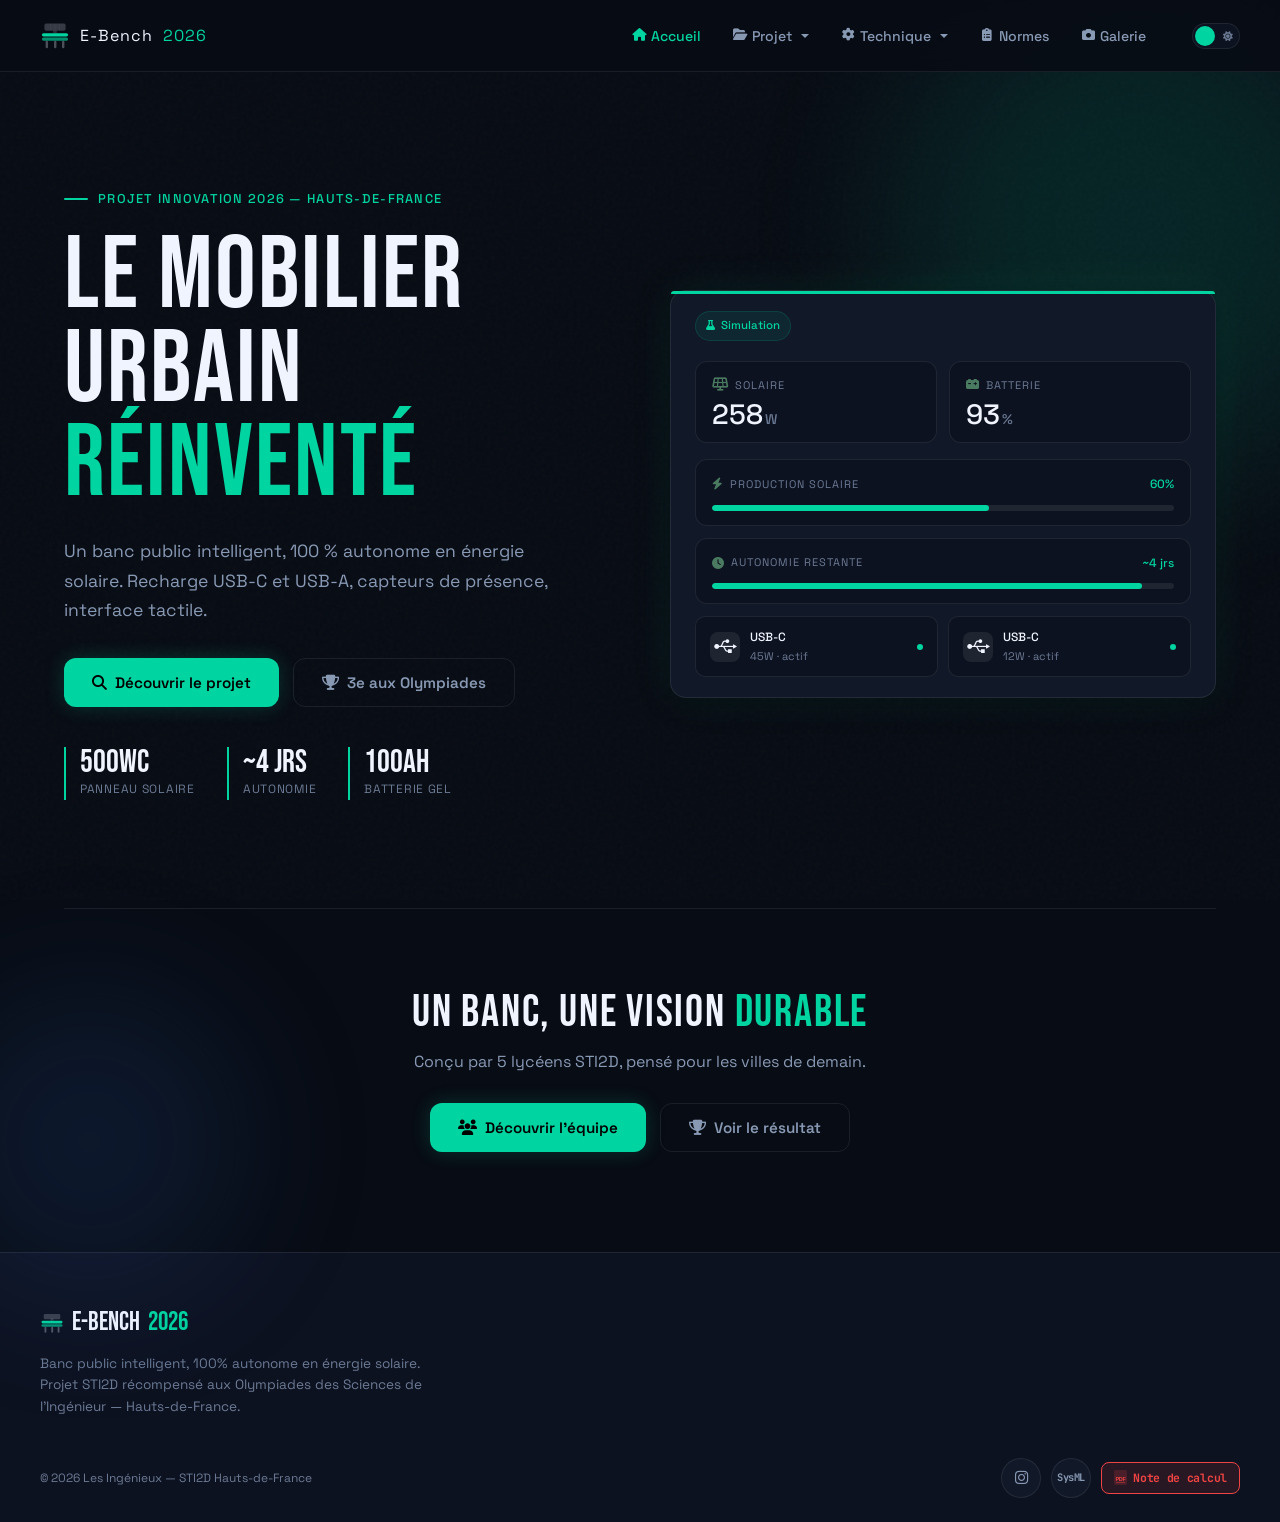
==== commit 3b44d4c8: "Oral v3" ====
--- a/index.html
+++ b/index.html
@@ -633,6 +633,7 @@
           <button class="nav-dropdown-item" data-page="logiciel" onclick="showPage('logiciel'); closeAllDropdowns();" role="menuitem"><i class="fa-solid fa-laptop-code" aria-hidden="true"></i> Logiciel</button>
           <button class="nav-dropdown-item" data-page="energie" onclick="showPage('energie'); closeAllDropdowns();" role="menuitem"><i class="fa-solid fa-sun" aria-hidden="true"></i> Énergie</button>
           <button class="nav-dropdown-item" data-page="matlab" onclick="showPage('matlab'); closeAllDropdowns();" role="menuitem"><i class="fa-solid fa-chart-line" aria-hidden="true"></i> MATLAB</button>
+          <button class="nav-dropdown-item" data-page="mecanique" onclick="showPage('mecanique'); closeAllDropdowns();" role="menuitem"><i class="fa-solid fa-ruler-combined" aria-hidden="true"></i> Mécanique</button>
         </div>
       </li>
 
@@ -677,6 +678,7 @@
     <button class="mobile-nav-link" data-page="logiciel" onclick="showPage('logiciel'); closeMobileMenu();"><i class="fa-solid fa-laptop-code" aria-hidden="true"></i> Logiciel</button>
     <button class="mobile-nav-link" data-page="energie" onclick="showPage('energie'); closeMobileMenu();"><i class="fa-solid fa-sun" aria-hidden="true"></i> Énergie</button>
     <button class="mobile-nav-link" data-page="matlab" onclick="showPage('matlab'); closeMobileMenu();"><i class="fa-solid fa-chart-line" aria-hidden="true"></i> MATLAB</button>
+    <button class="mobile-nav-link" data-page="mecanique" onclick="showPage('mecanique'); closeMobileMenu();"><i class="fa-solid fa-ruler-combined" aria-hidden="true"></i> Mécanique</button>
   </div>
 </div>
 
@@ -1231,15 +1233,6 @@
       <span class="g-legend" style="background:var(--primary-10);border-color:var(--primary);color:var(--primary)">◆ Jalons</span>
     </div>
 
-    <!-- CAPTURE GANTTPROJECT -->
-    <div class="reveal" style="margin-bottom:8px;">
-      <h3 style="font-family:'Bebas Neue',cursive;font-size:1.5rem;color:var(--text);margin-bottom:12px;">Fichier GanttProject Original</h3>
-      <div style="border:1px solid var(--border);border-radius:12px;overflow:hidden;background:var(--bg-card);">
-        <img src="assets/img/gantt-capture.png" alt="Capture du diagramme GanttProject — Projet IDD/SIN 2026" style="width:100%;display:block;max-height:500px;object-fit:contain;background:#1a1a2e;" loading="lazy">
-      </div>
-      <p style="font-size:.75rem;color:var(--text-muted);margin-top:8px;text-align:center;"><i class="fa-solid fa-file-export" style="margin-right:6px"></i>Source : <code>projet_IDD_SIN_zoneB_v9.gan</code> — GanttProject 3.3</p>
-    </div>
-
   </div></div>
 </section>
 
@@ -1525,25 +1518,7 @@
   </div></div></section><!-- /page-matlab -->
 
 
-<!-- FOOTER (après toutes les pages) -->
-<footer class="footer" role="contentinfo">
-  <div class="footer-inner">
-    <div class="footer-brand">
-      <div class="footer-logo">
-        <svg width="24" height="24" viewBox="0 0 32 32" fill="none" aria-hidden="true"><rect x="5" y="4" width="22" height="7" rx="1.5" fill="currentColor" opacity=".2"/><rect x="14" y="10" width="4" height="3" rx=".5" fill="currentColor" opacity=".15"/><rect x="2" y="13" width="28" height="3.5" rx="1.75" fill="var(--primary)"/><rect x="2" y="17.5" width="28" height="3.5" rx="1.75" fill="var(--primary)" opacity=".65"/><rect x="6" y="21" width="2.5" height="8" rx="1.25" fill="currentColor" opacity=".3"/><rect x="15" y="21" width="2.5" height="8" rx="1.25" fill="currentColor" opacity=".3"/><rect x="23.5" y="21" width="2.5" height="8" rx="1.25" fill="currentColor" opacity=".3"/></svg>
-        E-Bench <span>2026</span>
-      </div>
-      <p class="footer-tagline">Banc public intelligent, 100% autonome en énergie solaire. Projet STI2D récompensé aux Olympiades des Sciences de l'Ingénieur — Hauts-de-France.</p>
-    </div>
-    <div class="footer-bottom">
-      <span class="footer-copy">© 2026 Les Ingénieux — STI2D Hauts-de-France</span>
-      <div style="display:flex;gap:10px;align-items:center;">
-        <a href="https://www.instagram.com/e_bench_osi_doullens/" target="_blank" rel="noopener noreferrer" class="social-btn" title="Suivez-nous sur Instagram" aria-label="Instagram — @e_bench_osi_doullens"><i class="fa-brands fa-instagram" aria-hidden="true"></i></a>
-        <a href="SysML-corrige.html" target="_blank" rel="noopener noreferrer" class="social-btn" title="Voir le diagramme SysML" aria-label="Diagramme SysML du projet" style="font-size:.65rem;font-weight:700;font-family:'JetBrains Mono',monospace;letter-spacing:-.5px;">SysML</a>
-      </div>
-    </div>
-  </div>
-</footer>
+
 
 <!-- BACK TO TOP -->
 <button class="back-to-top" id="btt" onclick="window.scrollTo({top:0,behavior:'smooth'})" aria-label="Retour en haut de page"><i class="fa-solid fa-chevron-up" aria-hidden="true"></i></button>
@@ -1657,7 +1632,7 @@
   'use strict';
 
   /* ── Config ── */
-  var PAGES = ['accueil','equipe','olympiades','conception','technologies','logiciel','energie','normes','galerie','planning','matlab'];
+  var PAGES = ['accueil','equipe','olympiades','conception','technologies','logiciel','energie','normes','galerie','planning','matlab','mecanique'];
 
   /* ── Navigation ── */
   var solarInterval = null;
@@ -2519,6 +2494,215 @@
     </div>
   </div>
 </div>
+<!-- ════════════════════════════════════════
+     PAGE — MÉCANIQUE (Vérification structurelle)
+     ════════════════════════════════════════ -->
+<section class="page" id="page-mecanique" role="region" aria-label="Mécanique">
+  <div class="container"><div class="section">
+    <div class="section-tag reveal"><i class="fa-solid fa-ruler-combined" aria-hidden="true"></i> Vérification Structurelle</div>
+    <h2 class="section-title reveal">Assise du Banc — <span style="color:var(--primary)">3 Planches Douglas</span></h2>
+    <p class="section-sub reveal">Calcul de la résistance et de la flèche pour 3 personnes (240 kg) — Portée 1,80 m — Douglas C24 (NF EN 338)</p>
+    <div class="reveal" style="margin-top:16px">
+      <a href="assets/banc_douglas_3planches.pdf" download="banc_douglas_3planches.pdf"
+         style="display:inline-flex;align-items:center;gap:10px;padding:10px 20px;border-radius:10px;background:color-mix(in srgb,#EF4444 12%,transparent);border:1.5px solid #EF4444;color:#EF4444;font-size:.85rem;font-weight:700;text-decoration:none;transition:background .2s,transform .15s;cursor:pointer;"
+         onmouseover="this.style.background='color-mix(in srgb,#EF4444 22%,transparent)';this.style.transform='translateY(-1px)'"
+         onmouseout="this.style.background='color-mix(in srgb,#EF4444 12%,transparent)';this.style.transform='translateY(0)'"
+         title="Télécharger la note de calcul structurelle complète" aria-label="Télécharger la note de calcul en PDF">
+        <svg width="20" height="24" viewBox="0 0 20 24" fill="none" xmlns="http://www.w3.org/2000/svg" aria-hidden="true">
+          <rect x="0" y="0" width="20" height="24" rx="3" fill="#EF4444" opacity=".18"/>
+          <rect x="0" y="0" width="8" height="8" rx="0" fill="#EF4444" opacity=".0"/>
+          <path d="M12 0 L20 8 L12 8 Z" fill="#EF4444" opacity=".25"/>
+          <line x1="12" y1="0" x2="12" y2="8" stroke="#EF4444" stroke-width="1" opacity=".4"/>
+          <line x1="12" y1="8" x2="20" y2="8" stroke="#EF4444" stroke-width="1" opacity=".4"/>
+          <text x="3" y="18" font-size="7" font-weight="900" fill="#EF4444" font-family="Arial,sans-serif" letter-spacing="0.5">PDF</text>
+          <line x1="3" y1="20" x2="17" y2="20" stroke="#EF4444" stroke-width="1" opacity=".5"/>
+        </svg>
+        <span>Télécharger la note de calcul <span style="opacity:.7;font-size:.75rem;font-weight:400">(banc_douglas_3planches.pdf)</span></span>
+        <i class="fa-solid fa-download" style="font-size:.8rem;opacity:.8" aria-hidden="true"></i>
+      </a>
+    </div>
+
+    <!-- KPI cards -->
+    <div class="metric-boxes reveal" style="margin-top:40px">
+      <div class="metric-box" style="border-color:var(--primary);background:var(--primary-06)">
+        <div class="mb-icon" style="color:var(--primary)"><i class="fa-solid fa-square-root-variable"></i></div>
+        <div class="mb-val" style="color:var(--primary)">612 057</div>
+        <div class="mb-lbl">Moment quadratique I (mm⁴)</div>
+      </div>
+      <div class="metric-box" style="border-color:var(--blue);background:color-mix(in srgb,var(--blue) 8%,transparent)">
+        <div class="mb-icon" style="color:var(--blue)"><i class="fa-solid fa-arrows-left-right-to-line"></i></div>
+        <div class="mb-val" style="color:var(--blue)">33 084</div>
+        <div class="mb-lbl">Module de résistance W (mm³)</div>
+      </div>
+      <div class="metric-box" style="border-color:var(--amber);background:color-mix(in srgb,var(--amber) 8%,transparent)">
+        <div class="mb-icon" style="color:var(--amber)"><i class="fa-solid fa-arrow-down"></i></div>
+        <div class="mb-val" style="color:var(--amber)">8,1 mm</div>
+        <div class="mb-lbl">Flèche réelle calculée</div>
+      </div>
+      <div class="metric-box" style="border-color:var(--primary);background:var(--primary-06)">
+        <div class="mb-icon" style="color:var(--primary)"><i class="fa-solid fa-shield-halved"></i></div>
+        <div class="mb-val" style="color:var(--primary)">×2,25</div>
+        <div class="mb-lbl">Marge de résistance</div>
+      </div>
+    </div>
+
+    <!-- Two columns : bilan table + deformed shape SVG -->
+    <div style="display:flex;gap:32px;margin-top:48px;flex-wrap:wrap;align-items:flex-start">
+
+      <!-- Left : bilan table -->
+      <div class="reveal" style="flex:1;min-width:280px">
+        <div class="section-tag" style="margin-bottom:16px"><i class="fa-solid fa-table-list"></i> Bilan par planche</div>
+        <p style="color:var(--text-sub);font-size:.9rem;margin-bottom:20px;line-height:1.7">
+          Section 37 × 145 mm — Charge réelle : <strong>436 N/m</strong> par planche (3 pers. × 80 kg, portée 1,80 m). Module E = 12 000 MPa (Douglas C24).
+        </p>
+        <div style="overflow-x:auto">
+          <table style="width:100%;border-collapse:collapse;font-size:.85rem">
+            <thead>
+              <tr style="background:var(--primary-10);border-bottom:2px solid var(--primary)">
+                <th style="padding:10px 12px;text-align:left;color:var(--text);font-weight:700">Critère</th>
+                <th style="padding:10px 12px;text-align:right;color:var(--text);font-weight:700">Limite (N/m)</th>
+                <th style="padding:10px 12px;text-align:right;color:var(--text);font-weight:700">Réel (N/m)</th>
+                <th style="padding:10px 12px;text-align:center;color:var(--text);font-weight:700">Ratio</th>
+                <th style="padding:10px 12px;text-align:center;color:var(--text);font-weight:700">Statut</th>
+              </tr>
+            </thead>
+            <tbody>
+              <tr style="border-bottom:1px solid var(--border)">
+                <td style="padding:10px 12px;color:var(--text)"><strong>Résistance</strong> σ ≤ 12 MPa</td>
+                <td style="padding:10px 12px;text-align:right;color:var(--text-sub)">980</td>
+                <td style="padding:10px 12px;text-align:right;color:var(--text-sub)">436</td>
+                <td style="padding:10px 12px;text-align:center;color:var(--primary);font-weight:700">0,44</td>
+                <td style="padding:10px 12px;text-align:center"><span style="background:color-mix(in srgb,var(--primary) 15%,transparent);color:var(--primary);border:1px solid var(--primary);border-radius:20px;padding:3px 10px;font-size:.8rem;font-weight:700">✓ OK</span></td>
+              </tr>
+              <tr>
+                <td style="padding:10px 12px;color:var(--text)"><strong>Flèche</strong> f ≤ L/300 = 6 mm</td>
+                <td style="padding:10px 12px;text-align:right;color:var(--text-sub)">322</td>
+                <td style="padding:10px 12px;text-align:right;color:var(--text-sub)">436</td>
+                <td style="padding:10px 12px;text-align:center;color:var(--amber);font-weight:700">1,35</td>
+                <td style="padding:10px 12px;text-align:center"><span style="background:color-mix(in srgb,var(--amber) 15%,transparent);color:var(--amber);border:1px solid var(--amber);border-radius:20px;padding:3px 10px;font-size:.8rem;font-weight:700">⚠ Dépassé</span></td>
+              </tr>
+            </tbody>
+          </table>
+        </div>
+
+        <!-- Section data table -->
+        <div class="section-tag" style="margin-top:36px;margin-bottom:16px"><i class="fa-solid fa-list-check"></i> Données section</div>
+        <div style="overflow-x:auto">
+          <table style="width:100%;border-collapse:collapse;font-size:.82rem">
+            <thead>
+              <tr style="background:var(--primary-06);border-bottom:1px solid var(--border)">
+                <th style="padding:8px 12px;text-align:left;color:var(--text-sub)">Paramètre</th>
+                <th style="padding:8px 12px;text-align:left;color:var(--text-sub)">Formule</th>
+                <th style="padding:8px 12px;text-align:right;color:var(--text-sub)">Valeur</th>
+              </tr>
+            </thead>
+            <tbody>
+              <tr style="border-bottom:1px solid var(--border)"><td style="padding:8px 12px;color:var(--text)">Largeur b</td><td style="padding:8px 12px;color:var(--text-sub)">—</td><td style="padding:8px 12px;text-align:right;color:var(--primary);font-family:monospace">145 mm</td></tr>
+              <tr style="border-bottom:1px solid var(--border)"><td style="padding:8px 12px;color:var(--text)">Épaisseur h</td><td style="padding:8px 12px;color:var(--text-sub)">—</td><td style="padding:8px 12px;text-align:right;color:var(--primary);font-family:monospace">37 mm</td></tr>
+              <tr style="border-bottom:1px solid var(--border)"><td style="padding:8px 12px;color:var(--text)">Portée L</td><td style="padding:8px 12px;color:var(--text-sub)">—</td><td style="padding:8px 12px;text-align:right;color:var(--primary);font-family:monospace">1 800 mm</td></tr>
+              <tr style="border-bottom:1px solid var(--border)"><td style="padding:8px 12px;color:var(--text)">Module E (Douglas C24)</td><td style="padding:8px 12px;color:var(--text-sub)">—</td><td style="padding:8px 12px;text-align:right;color:var(--primary);font-family:monospace">12 000 MPa</td></tr>
+              <tr style="border-bottom:1px solid var(--border)"><td style="padding:8px 12px;color:var(--text)">Moment quadratique I</td><td style="padding:8px 12px;color:var(--text-sub);font-family:monospace">b·h³/12</td><td style="padding:8px 12px;text-align:right;color:var(--primary);font-family:monospace">612 057 mm⁴</td></tr>
+              <tr style="border-bottom:1px solid var(--border)"><td style="padding:8px 12px;color:var(--text)">Module de résistance W</td><td style="padding:8px 12px;color:var(--text-sub);font-family:monospace">b·h²/6</td><td style="padding:8px 12px;text-align:right;color:var(--primary);font-family:monospace">33 084 mm³</td></tr>
+              <tr style="border-bottom:1px solid var(--border)"><td style="padding:8px 12px;color:var(--text)">Flèche admissible f_lim</td><td style="padding:8px 12px;color:var(--text-sub);font-family:monospace">L/300</td><td style="padding:8px 12px;text-align:right;color:var(--primary);font-family:monospace">6,0 mm</td></tr>
+              <tr style="border-bottom:1px solid var(--border)"><td style="padding:8px 12px;color:var(--text)">Charge réelle / planche</td><td style="padding:8px 12px;color:var(--text-sub);font-family:monospace">P/(L·n)</td><td style="padding:8px 12px;text-align:right;color:var(--primary);font-family:monospace">436 N/m</td></tr>
+              <tr><td style="padding:8px 12px;color:var(--text)">Flèche réelle calculée</td><td style="padding:8px 12px;color:var(--text-sub);font-family:monospace">5qL⁴/384EI</td><td style="padding:8px 12px;text-align:right;color:var(--amber);font-family:monospace;font-weight:700">8,11 mm</td></tr>
+            </tbody>
+          </table>
+        </div>
+      </div>
+
+      <!-- Right : deformed shape visualization + verdict -->
+      <div class="reveal reveal-delay-1" style="flex:1;min-width:260px">
+        <div class="section-tag" style="margin-bottom:16px"><i class="fa-solid fa-wave-square"></i> Déformée — Vue de profil (×15)</div>
+
+        <!-- SVG beam deformation -->
+        <div style="background:var(--bg-card);border:1px solid var(--border);border-radius:16px;padding:24px">
+          <svg viewBox="0 0 500 160" xmlns="http://www.w3.org/2000/svg" style="width:100%;max-height:160px" aria-label="Modélisation de la déformée du banc">
+            <!-- Grid lines -->
+            <line x1="50" y1="20" x2="50" y2="140" stroke="var(--border)" stroke-width="0.5" stroke-dasharray="4,4"/>
+            <line x1="450" y1="20" x2="450" y2="140" stroke="var(--border)" stroke-width="0.5" stroke-dasharray="4,4"/>
+            <!-- Neutral axis (reference) -->
+            <line x1="50" y1="80" x2="450" y2="80" stroke="var(--border)" stroke-width="1" stroke-dasharray="6,4"/>
+            <!-- Deformed beam (cubic curve, max sag ×15 amplified) -->
+            <path d="M50,80 C150,80 200,130 250,130 C300,130 350,80 450,80" fill="none" stroke="var(--primary)" stroke-width="3" stroke-linecap="round"/>
+            <!-- Support triangles -->
+            <polygon points="50,82 42,100 58,100" fill="var(--text-sub)" opacity="0.6"/>
+            <polygon points="450,82 442,100 458,100" fill="var(--text-sub)" opacity="0.6"/>
+            <!-- Arrow for max deflection -->
+            <line x1="250" y1="82" x2="250" y2="126" stroke="var(--amber)" stroke-width="1.5" stroke-dasharray="3,2"/>
+            <polygon points="250,130 246,118 254,118" fill="var(--amber)"/>
+            <!-- Labels -->
+            <text x="255" y="108" fill="var(--amber)" font-size="11" font-family="monospace">f = 8,1 mm</text>
+            <text x="255" y="72" fill="var(--text-sub)" font-size="10" font-family="monospace">f_lim = 6,0 mm</text>
+            <text x="50" y="112" fill="var(--text-sub)" font-size="10" text-anchor="middle">A</text>
+            <text x="450" y="112" fill="var(--text-sub)" font-size="10" text-anchor="middle">B</text>
+            <!-- Span label -->
+            <line x1="55" y1="148" x2="445" y2="148" stroke="var(--text-sub)" stroke-width="1" marker-start="url(#arrL)" marker-end="url(#arrR)"/>
+            <text x="250" y="158" fill="var(--text-sub)" font-size="10" text-anchor="middle">L = 1 800 mm</text>
+            <!-- Distributed load arrows -->
+            <g fill="none" stroke="var(--blue)" stroke-width="1">
+              <line x1="130" y1="40" x2="130" y2="60"/><polygon points="130,62 127,52 133,52" fill="var(--blue)"/>
+              <line x1="180" y1="40" x2="180" y2="60"/><polygon points="180,62 177,52 183,52" fill="var(--blue)"/>
+              <line x1="230" y1="40" x2="230" y2="60"/><polygon points="230,62 227,52 233,52" fill="var(--blue)"/>
+              <line x1="280" y1="40" x2="280" y2="60"/><polygon points="280,62 277,52 283,52" fill="var(--blue)"/>
+              <line x1="330" y1="40" x2="330" y2="60"/><polygon points="330,62 327,52 333,52" fill="var(--blue)"/>
+              <line x1="115" y1="40" x2="370" y2="40" stroke="var(--blue)" stroke-width="1.5"/>
+            </g>
+            <text x="245" y="33" fill="var(--blue)" font-size="9" text-anchor="middle">q = 436 N/m / planche</text>
+          </svg>
+        </div>
+
+        <!-- Verdict boxes -->
+        <div style="margin-top:24px;display:flex;flex-direction:column;gap:12px">
+          <div style="background:color-mix(in srgb,var(--primary) 8%,transparent);border:1px solid var(--primary);border-radius:14px;padding:16px 20px">
+            <div style="font-size:.75rem;text-transform:uppercase;letter-spacing:.06em;color:var(--primary);margin-bottom:6px;font-weight:700"><i class="fa-solid fa-check-circle"></i> Résistance ✓</div>
+            <p style="color:var(--text-sub);font-size:.88rem;line-height:1.6;margin:0">La contrainte maximale est de <strong style="color:var(--text)">σ = 5,3 MPa</strong>, bien en dessous de la limite de 12 MPa. La marge est de <strong style="color:var(--primary)">×2,25</strong> : aucun risque de rupture, même sous charge maximale.</p>
+          </div>
+          <div style="background:color-mix(in srgb,var(--amber) 8%,transparent);border:1px solid var(--amber);border-radius:14px;padding:16px 20px">
+            <div style="font-size:.75rem;text-transform:uppercase;letter-spacing:.06em;color:var(--amber);margin-bottom:6px;font-weight:700"><i class="fa-solid fa-triangle-exclamation"></i> Flèche ⚠ dépassée (confort)</div>
+            <p style="color:var(--text-sub);font-size:.88rem;line-height:1.6;margin:0">La flèche de <strong style="color:var(--text)">8,1 mm</strong> dépasse le critère L/300 = 6,0 mm de <strong style="color:var(--amber)">+2,1 mm (+35 %)</strong>. Il s'agit d'un critère de <em>rigidité</em> (confort), non de résistance. La légère souplesse perçue est normale et <strong style="color:var(--primary)">sans danger structurel</strong>.</p>
+          </div>
+          <div style="background:var(--bg-card);border:1px solid var(--border);border-radius:14px;padding:12px 20px">
+            <p style="color:var(--text-muted);font-size:.78rem;line-height:1.6;margin:0"><i class="fa-solid fa-circle-info" style="color:var(--text-muted)"></i> Calcul basé sur Douglas classe C24 (NF EN 338) sans coefficients partiels Eurocode 5. Document généré — Lycée Polyvalent de l'Authie.</p>
+          </div>
+        </div>
+      </div>
+    </div>
+
+  </div></div>
+</section>
+
+<!-- FOOTER (après toutes les pages) -->
+<footer class="footer" role="contentinfo">
+  <div class="footer-inner">
+    <div class="footer-brand">
+      <div class="footer-logo">
+        <svg width="24" height="24" viewBox="0 0 32 32" fill="none" aria-hidden="true"><rect x="5" y="4" width="22" height="7" rx="1.5" fill="currentColor" opacity=".2"/><rect x="14" y="10" width="4" height="3" rx=".5" fill="currentColor" opacity=".15"/><rect x="2" y="13" width="28" height="3.5" rx="1.75" fill="var(--primary)"/><rect x="2" y="17.5" width="28" height="3.5" rx="1.75" fill="var(--primary)" opacity=".65"/><rect x="6" y="21" width="2.5" height="8" rx="1.25" fill="currentColor" opacity=".3"/><rect x="15" y="21" width="2.5" height="8" rx="1.25" fill="currentColor" opacity=".3"/><rect x="23.5" y="21" width="2.5" height="8" rx="1.25" fill="currentColor" opacity=".3"/></svg>
+        E-Bench <span>2026</span>
+      </div>
+      <p class="footer-tagline">Banc public intelligent, 100% autonome en énergie solaire. Projet STI2D récompensé aux Olympiades des Sciences de l'Ingénieur — Hauts-de-France.</p>
+    </div>
+    <div class="footer-bottom">
+      <span class="footer-copy">© 2026 Les Ingénieux — STI2D Hauts-de-France</span>
+      <div style="display:flex;gap:10px;align-items:center;flex-wrap:wrap;">
+        <a href="https://www.instagram.com/e_bench_osi_doullens/" target="_blank" rel="noopener noreferrer" class="social-btn" title="Suivez-nous sur Instagram" aria-label="Instagram — @e_bench_osi_doullens"><i class="fa-brands fa-instagram" aria-hidden="true"></i></a>
+        <a href="SysML-corrige.html" target="_blank" rel="noopener noreferrer" class="social-btn" title="Voir le diagramme SysML" aria-label="Diagramme SysML du projet" style="font-size:.65rem;font-weight:700;font-family:'JetBrains Mono',monospace;letter-spacing:-.5px;">SysML</a>
+        <a href="assets/banc_douglas_3planches.pdf" download="banc_douglas_3planches.pdf"
+           title="Télécharger la note de calcul structurelle (PDF)" aria-label="Télécharger le PDF de vérification structurelle"
+           style="display:inline-flex;align-items:center;gap:6px;padding:5px 12px;border-radius:8px;background:color-mix(in srgb,#EF4444 12%,transparent);border:1px solid #EF4444;color:#EF4444;font-size:.72rem;font-weight:700;font-family:'JetBrains Mono',monospace;letter-spacing:-.3px;text-decoration:none;transition:background .2s;"
+           onmouseover="this.style.background='color-mix(in srgb,#EF4444 22%,transparent)'" onmouseout="this.style.background='color-mix(in srgb,#EF4444 12%,transparent)'">
+          <svg width="13" height="15" viewBox="0 0 13 15" fill="none" xmlns="http://www.w3.org/2000/svg" aria-hidden="true">
+            <rect width="13" height="15" rx="2" fill="#EF4444" opacity=".18"/>
+            <text x="1.5" y="10.5" font-size="5.5" font-weight="900" fill="#EF4444" font-family="Arial,sans-serif">PDF</text>
+            <line x1="2" y1="12.5" x2="11" y2="12.5" stroke="#EF4444" stroke-width=".8" opacity=".55"/>
+          </svg>
+          Note de calcul
+        </a>
+      </div>
+    </div>
+  </div>
+</footer>
+
 <script>
 function switchTab(tab){
   var isNeuf = tab==='neuf';
